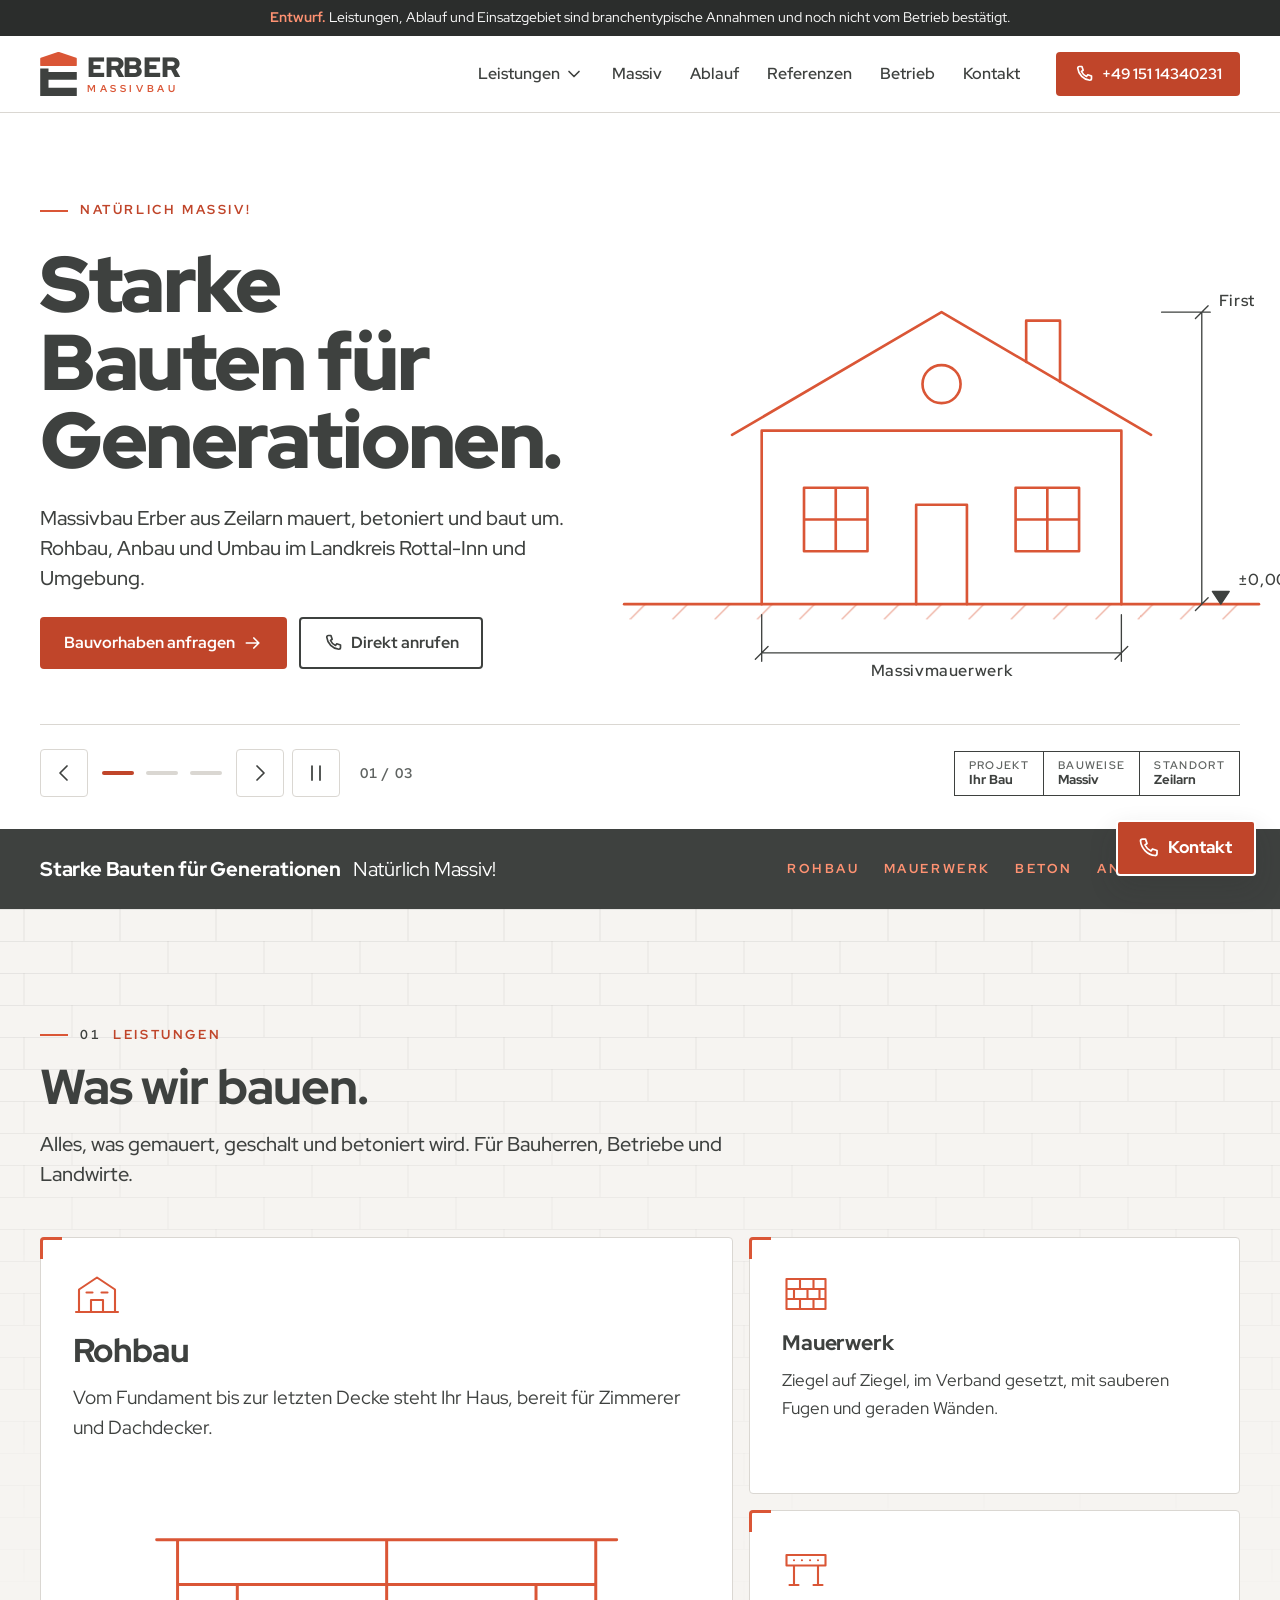
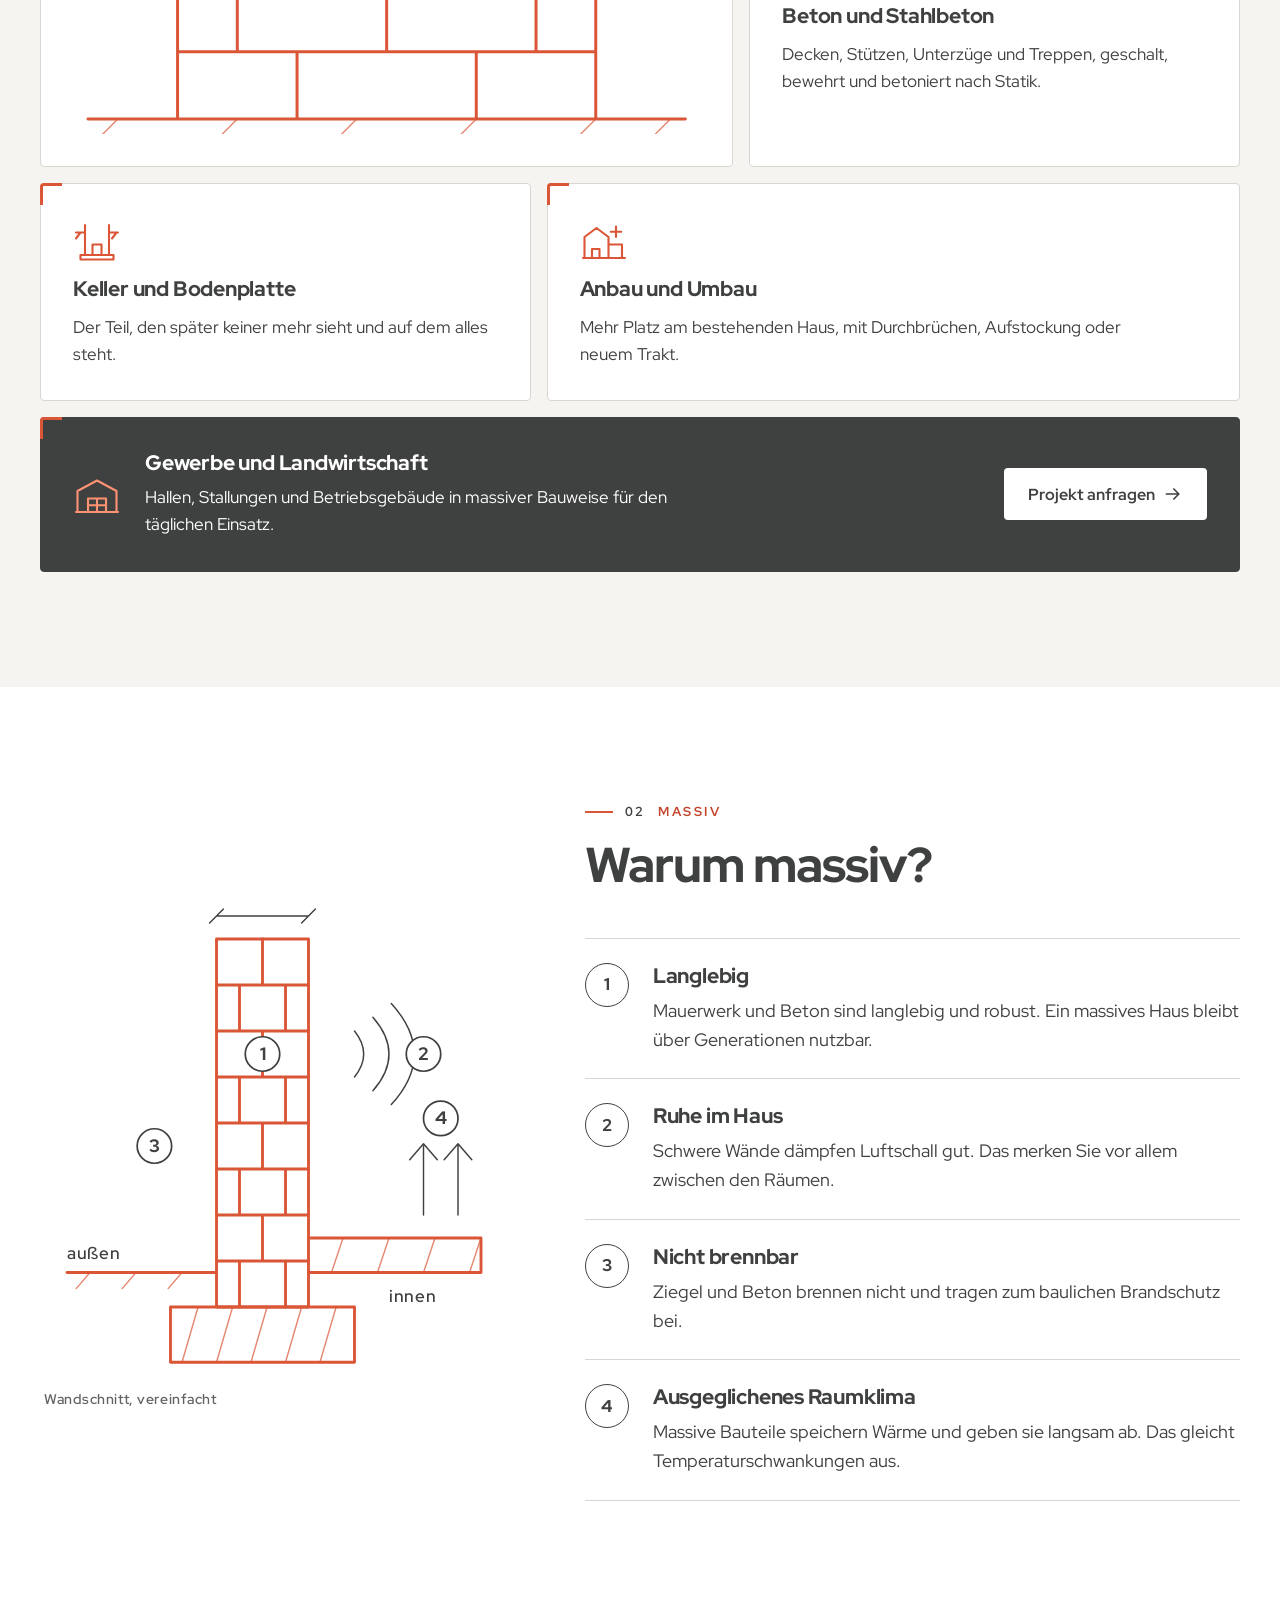
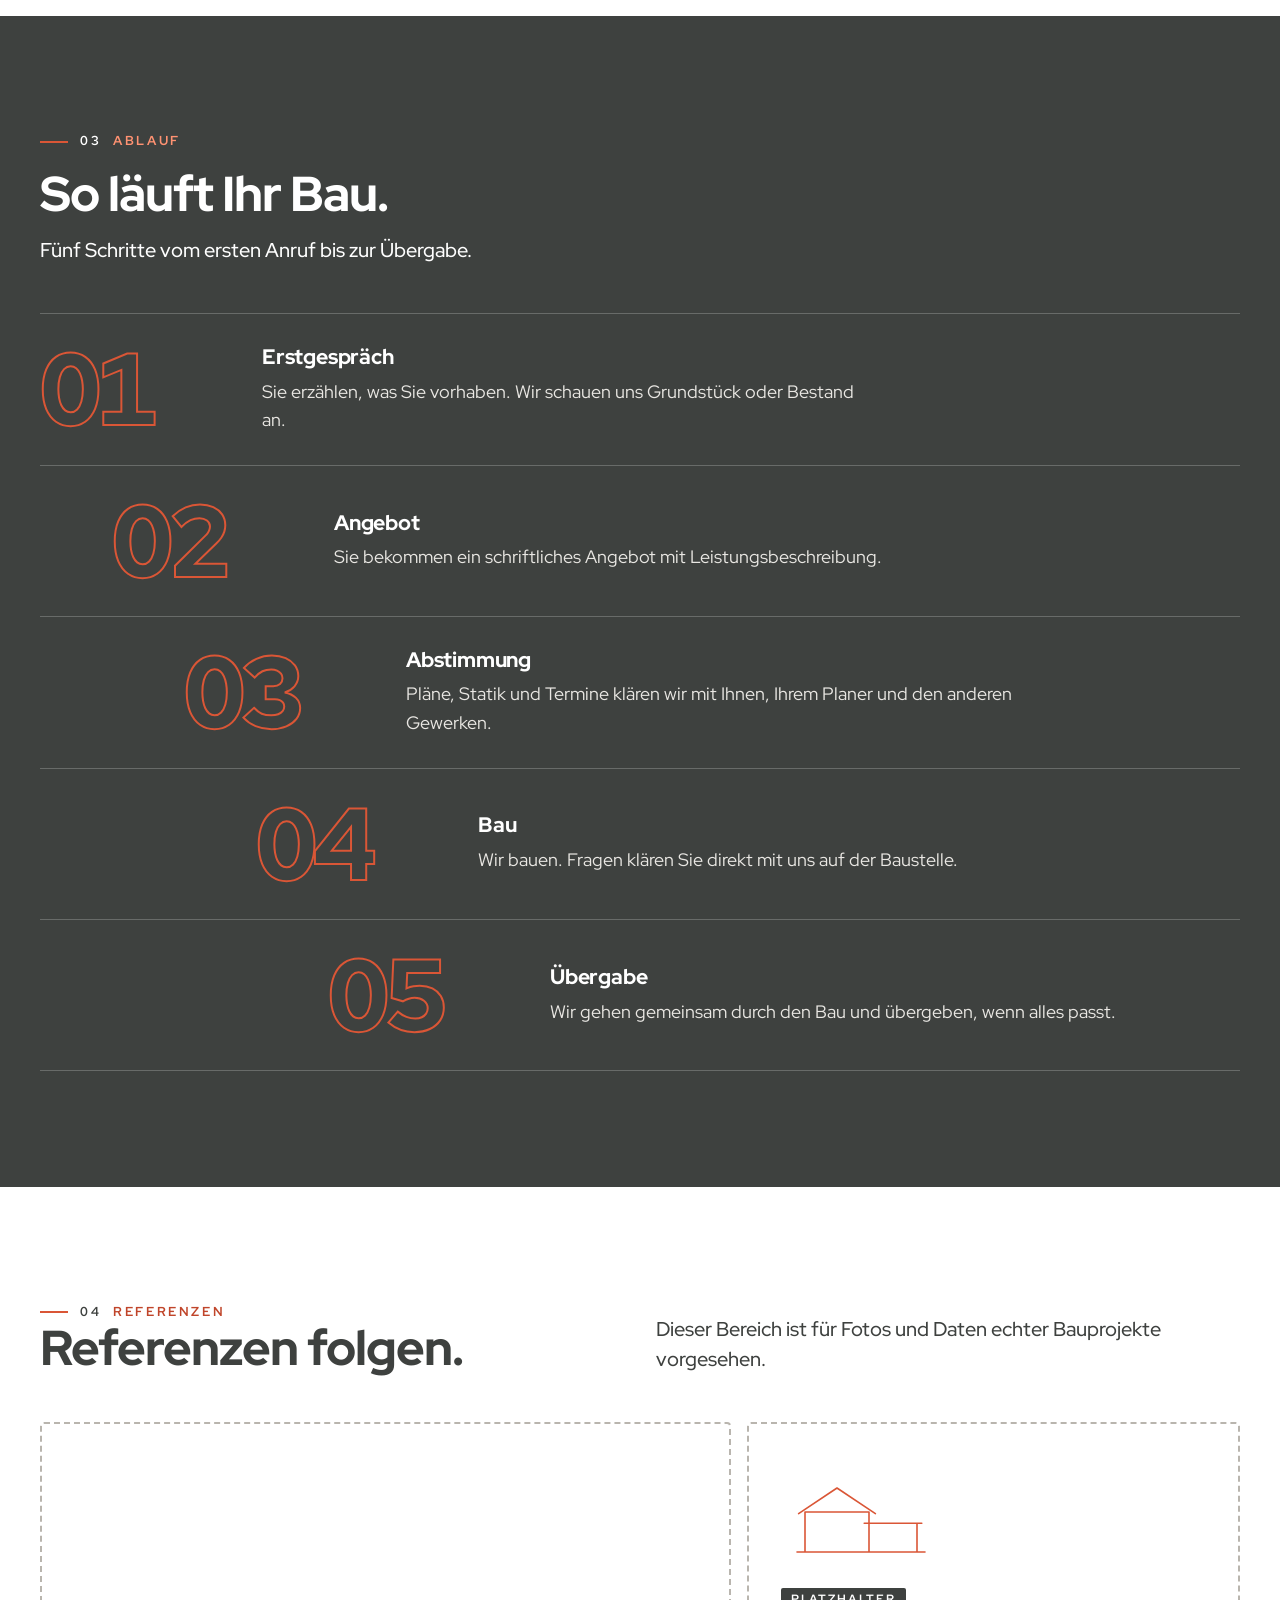
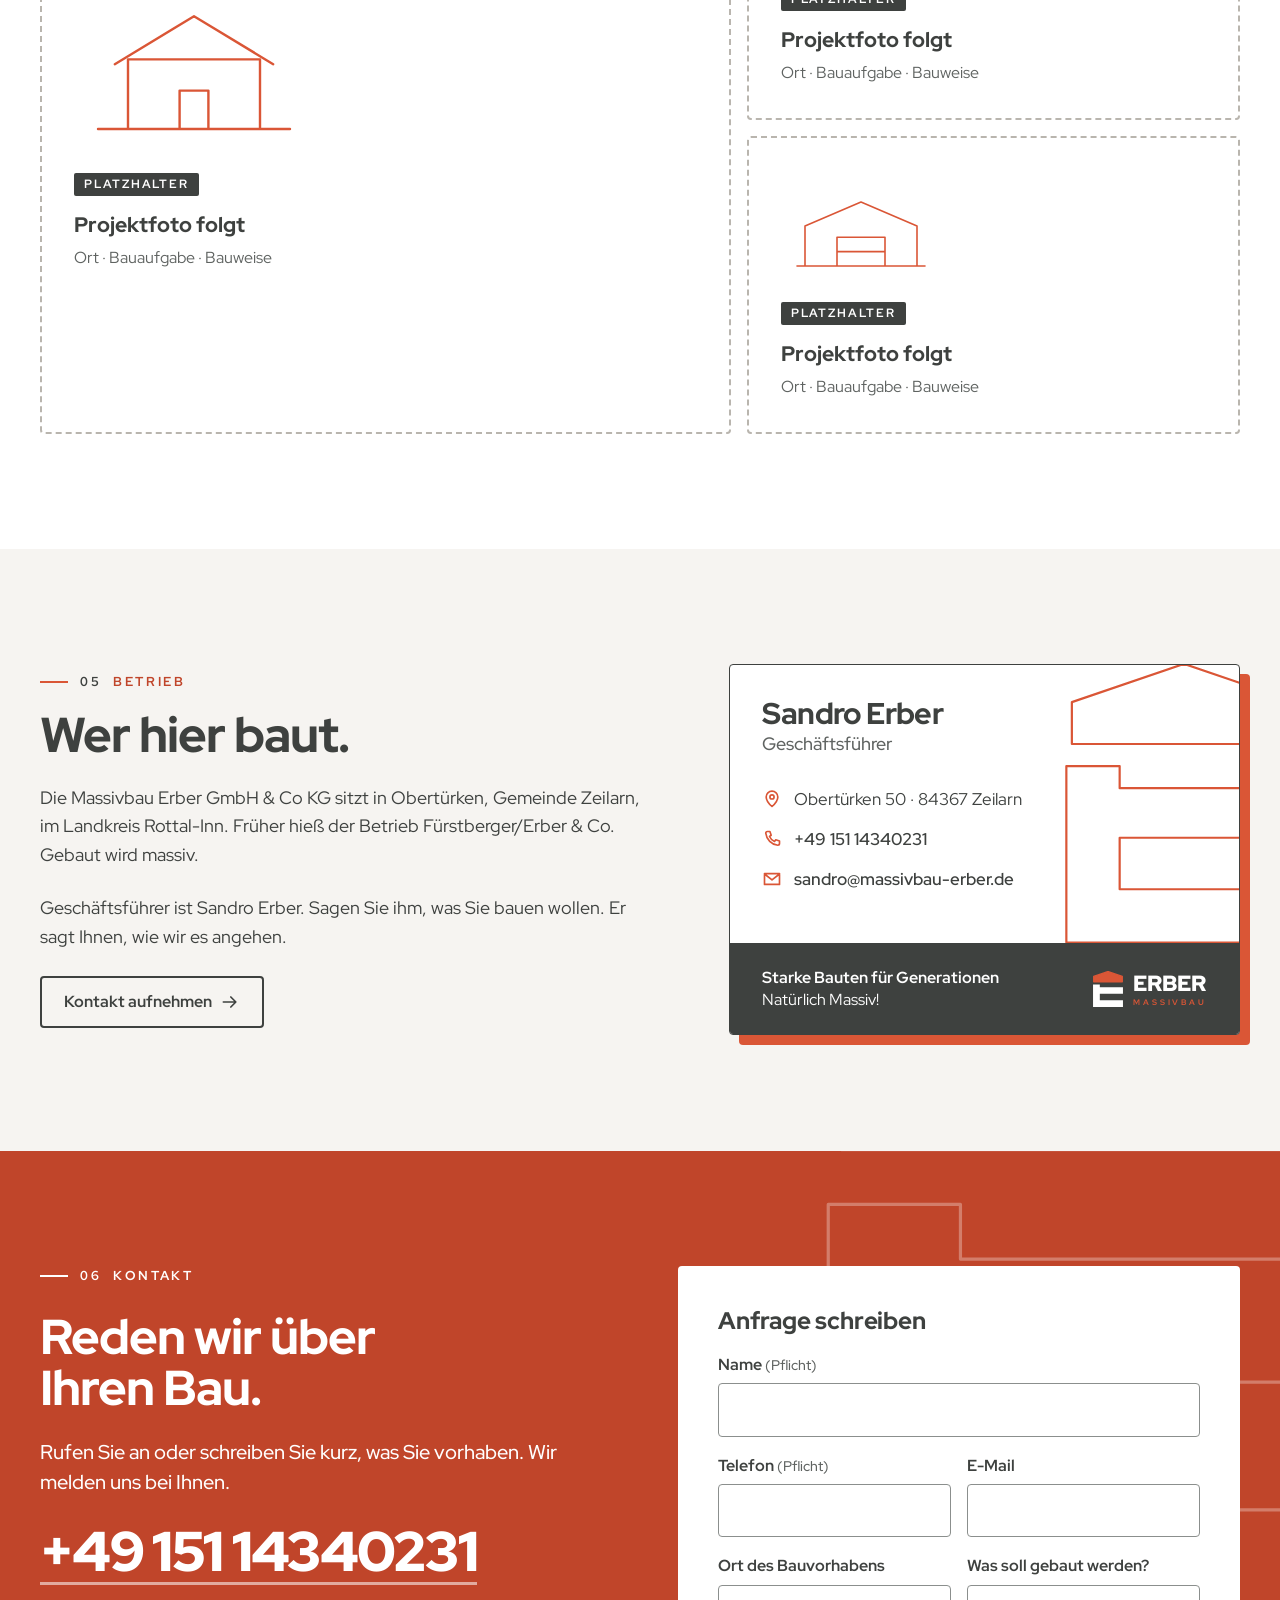
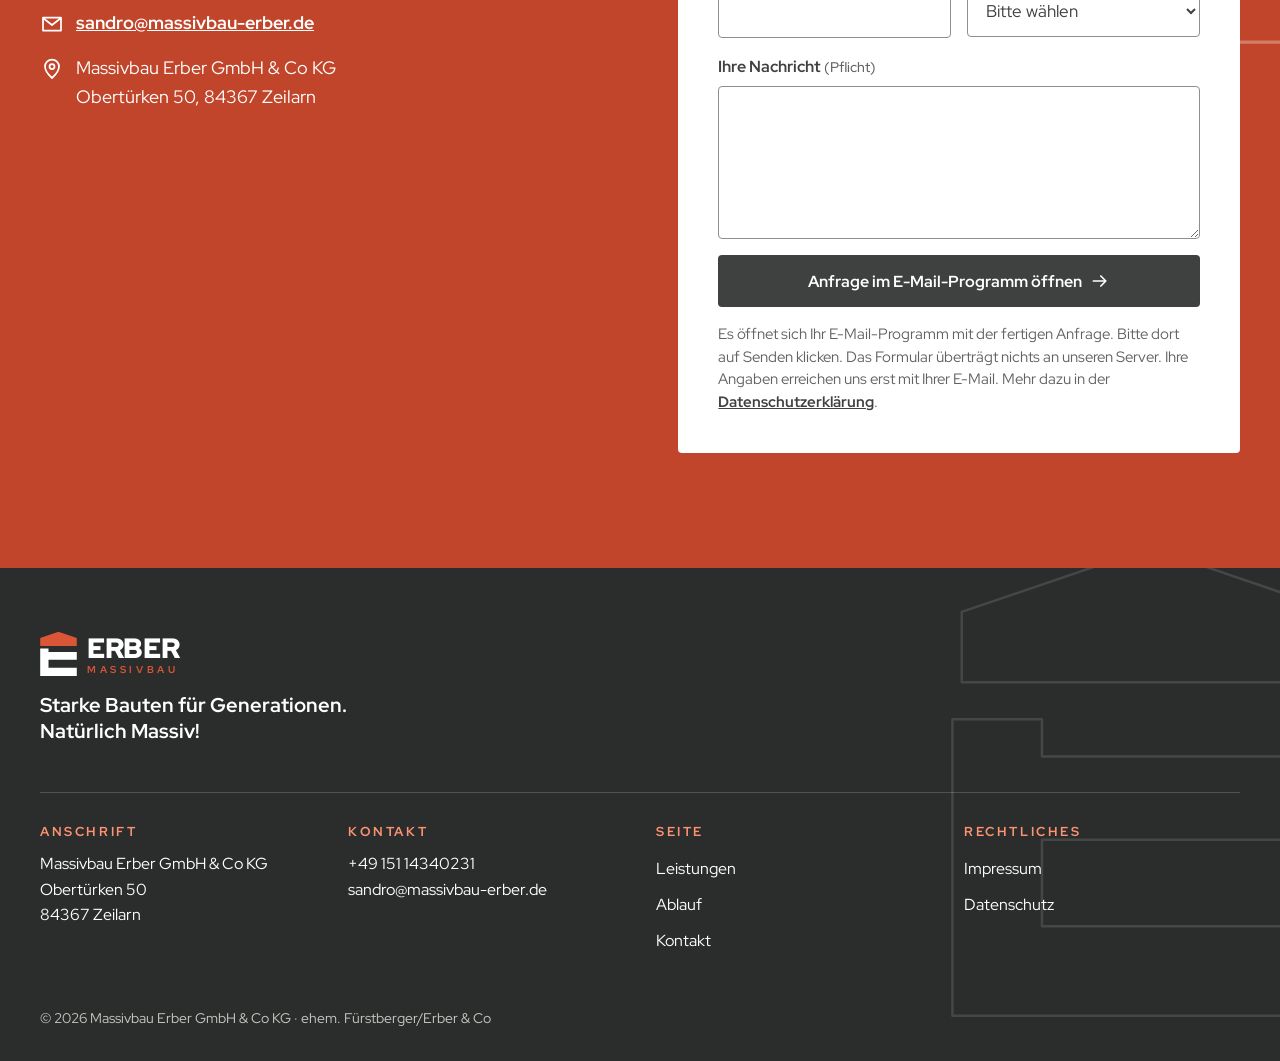
==== examples/massivbau-erber/index.html @ 90804aa6 "Tone down unverified claims on Massivbau Erber landing page Co-Authored-By: Claude Fable 5.2 <norepl" ====
<!doctype html>
<html lang="de">
<head>
  <meta charset="utf-8">
  <meta name="viewport" content="width=device-width, initial-scale=1, viewport-fit=cover">
  <title>Massivbau Erber · Rohbau, Mauerwerk und Beton aus Zeilarn</title>
  <meta name="description" content="Massivbau Erber GmbH &amp; Co KG aus Zeilarn im Landkreis Rottal-Inn: Rohbau, Mauerwerk, Beton, Anbau und Umbau. Starke Bauten für Generationen.">
  <meta name="theme-color" content="#3E413F">
  <link rel="icon" href="assets/favicon.svg" type="image/svg+xml">
  <link rel="preload" href="assets/fonts/red-hat-display-latin-wght-normal.woff2" as="font" type="font/woff2" crossorigin>
  <link rel="stylesheet" href="styles.css">
  <script>document.documentElement.classList.add('js');</script>
</head>
<body>

<!-- SVG-Vorlagen: Bildmarke (nach Visitenkarte nachgezeichnet, bitte durch Original-Vektordatei ersetzen) und Icons -->
<svg width="0" height="0" class="sr-only" aria-hidden="true" focusable="false">
  <defs>
    <symbol id="mark" viewBox="0 0 64 77">
      <path class="mark-roof" d="M1.5 23V11.6L32 1.2l30.5 10.4V23z" stroke-width="3" stroke-linejoin="round"/>
      <path class="mark-e" d="M0 29h14.5v6H64v13.5H14.5v14H64V77H0z"/>
    </symbol>
    <symbol id="mark-outline" viewBox="-2 -2 68 81">
      <path d="M1.5 23V11.6L32 1.2l30.5 10.4V23z" stroke-linejoin="round"/>
      <path d="M0 29h14.5v6H64v13.5H14.5v14H64V77H0z" stroke-linejoin="round"/>
    </symbol>
    <symbol id="i-rohbau" viewBox="0 0 32 32"><path d="M4 28V13l12-8 12 8v15M2 28h28M12 28v-8h8v8M9 15h4M19 15h4"/></symbol>
    <symbol id="i-mauer" viewBox="0 0 32 32"><path d="M3 6h26v20H3zM3 12.7h26M3 19.3h26M12 6v6.7M21 6v6.7M8 12.7v6.6M17 12.7v6.6M25 12.7v6.6M12 19.3V26M21 19.3V26"/></symbol>
    <symbol id="i-beton" viewBox="0 0 32 32"><path d="M3 8h26v7H3zM8 15v13M24 15v13M5 28h6M21 28h6M8 11.5h.01M13.3 11.5h.01M18.7 11.5h.01M24 11.5h.01"/></symbol>
    <symbol id="i-keller" viewBox="0 0 32 32"><path d="M2 11h6M24 11h6M8 6v20h16V6M5 26h22M5 26v3h22v-3M2 15l3-4M26 15l3-4M13 26v-7h6v7"/></symbol>
    <symbol id="i-anbau" viewBox="0 0 32 32"><path d="M3 28V14l8-6 8 6v14M2 28h28M19 19h9v9M24 7v7M20.5 10.5h7M8 28v-6h5v6"/></symbol>
    <symbol id="i-halle" viewBox="0 0 32 32"><path d="M3 28V14l13-7 13 7v14M2 28h28M10 28v-9h12v9M10 23.5h12M16 19v9"/></symbol>
    <symbol id="i-phone" viewBox="0 0 24 24"><path d="M6.5 3h3l1.5 4.5-2 1.5a12 12 0 0 0 6 6l1.5-2 4.5 1.5v3a2 2 0 0 1-2 2A16.5 16.5 0 0 1 4.5 5a2 2 0 0 1 2-2z"/></symbol>
    <symbol id="i-mail" viewBox="0 0 24 24"><path d="M3 5.5h18v13H3zM3 6l9 7 9-7"/></symbol>
    <symbol id="i-pin" viewBox="0 0 24 24"><path d="M12 21s7-6.2 7-11.5a7 7 0 0 0-14 0C5 14.800 12 21 12 21zM12 12a2.500 2.500 0 1 0 0-5 2.500 2.500 0 0 0 0 5z"/></symbol>
    <symbol id="i-arrow" viewBox="0 0 24 24"><path d="M4 12h15M13 6l6 6-6 6"/></symbol>
    <symbol id="i-chevron" viewBox="0 0 24 24"><path d="M6 9l6 6 6-6"/></symbol>
    <symbol id="i-prev" viewBox="0 0 24 24"><path d="M15 5l-7 7 7 7"/></symbol>
    <symbol id="i-next" viewBox="0 0 24 24"><path d="M9 5l7 7-7 7"/></symbol>
    <symbol id="i-pause" viewBox="0 0 24 24"><path d="M8 5v14M16 5v14"/></symbol>
    <symbol id="i-play" viewBox="0 0 24 24"><path d="M8 5l11 7-11 7z"/></symbol>
    <symbol id="i-close" viewBox="0 0 24 24"><path d="M5 5l14 14M19 5L5 19"/></symbol>
    <symbol id="i-form" viewBox="0 0 24 24"><path d="M5 3h14v18H5zM9 8h6M9 12h6M9 16h3"/></symbol>
  </defs>
</svg>

<a class="skip-link" href="#inhalt">Zum Inhalt springen</a>

<!-- ENTWURFS-HINWEIS: vor dem Livegang entfernen, sobald die Inhalte bestätigt sind -->
<div class="draft-note" role="note">
  <strong>Entwurf.</strong> Leistungen, Ablauf und Einsatzgebiet sind branchentypische Annahmen und noch nicht vom Betrieb bestätigt.
</div>

<header class="site-header" id="site-header">
  <div class="container site-header__inner">
    <a class="logo" href="#start" aria-label="Massivbau Erber, zum Seitenanfang">
      <svg class="logo__mark" aria-hidden="true"><use href="#mark"/></svg>
      <span class="logo__word" aria-hidden="true"><span class="logo__name">ERBER</span><span class="logo__sub">MASSIVBAU</span></span>
    </a>

    <button class="nav-toggle" type="button" aria-expanded="false" aria-controls="site-nav">
      <span class="nav-toggle__bars" aria-hidden="true"><span></span><span></span><span></span></span>
      <span class="nav-toggle__label">Menü</span>
    </button>

    <nav class="site-nav" id="site-nav" aria-label="Hauptmenü">
      <ul class="site-nav__list">
        <li class="has-mega">
          <button class="site-nav__link mega-toggle" type="button" aria-expanded="false" aria-controls="mega-leistungen" data-spy="leistungen">
            Leistungen
            <svg class="icon icon--sm" aria-hidden="true"><use href="#i-chevron"/></svg>
          </button>
          <div class="mega" id="mega-leistungen" hidden>
            <div class="container mega__inner">
              <div class="mega__main">
                <p class="mega__title">Was wir bauen</p>
                <ul class="mega__grid">
                  <li><a class="mega__item" href="#l-rohbau"><svg class="icon icon--lg" aria-hidden="true"><use href="#i-rohbau"/></svg><span><strong>Rohbau</strong><span>Vom Fundament bis zur letzten Decke</span></span></a></li>
                  <li><a class="mega__item" href="#l-mauerwerk"><svg class="icon icon--lg" aria-hidden="true"><use href="#i-mauer"/></svg><span><strong>Mauerwerk</strong><span>Ziegel auf Ziegel, im Verband gesetzt</span></span></a></li>
                  <li><a class="mega__item" href="#l-beton"><svg class="icon icon--lg" aria-hidden="true"><use href="#i-beton"/></svg><span><strong>Beton und Stahlbeton</strong><span>Decken, Stützen, Treppen</span></span></a></li>
                  <li><a class="mega__item" href="#l-keller"><svg class="icon icon--lg" aria-hidden="true"><use href="#i-keller"/></svg><span><strong>Keller und Bodenplatte</strong><span>Worauf alles steht</span></span></a></li>
                  <li><a class="mega__item" href="#l-anbau"><svg class="icon icon--lg" aria-hidden="true"><use href="#i-anbau"/></svg><span><strong>Anbau und Umbau</strong><span>Mehr Platz am bestehenden Haus</span></span></a></li>
                  <li><a class="mega__item" href="#l-gewerbe"><svg class="icon icon--lg" aria-hidden="true"><use href="#i-halle"/></svg><span><strong>Gewerbe und Landwirtschaft</strong><span>Hallen, Stallungen, Betriebsgebäude</span></span></a></li>
                </ul>
                <a class="mega__all" href="#leistungen">Alle Leistungen ansehen <svg class="icon icon--sm" aria-hidden="true"><use href="#i-arrow"/></svg></a>
              </div>
              <aside class="mega__aside" aria-label="Direkter Kontakt">
                <p class="mega__aside-title">Bauvorhaben besprechen?</p>
                <p>Ihr Ansprechpartner: Sandro Erber.</p>
                <a class="mega__phone" href="tel:+4915114340231">+49 151 14340231</a>
                <a class="btn btn--light btn--sm" href="#kontakt">Anfrage schreiben <svg class="icon icon--sm" aria-hidden="true"><use href="#i-arrow"/></svg></a>
              </aside>
            </div>
          </div>
        </li>
        <li><a class="site-nav__link" href="#massiv" data-spy="massiv">Massiv</a></li>
        <li><a class="site-nav__link" href="#ablauf" data-spy="ablauf">Ablauf</a></li>
        <li><a class="site-nav__link" href="#referenzen" data-spy="referenzen">Referenzen</a></li>
        <li><a class="site-nav__link" href="#betrieb" data-spy="betrieb">Betrieb</a></li>
        <li><a class="site-nav__link" href="#kontakt" data-spy="kontakt">Kontakt</a></li>
      </ul>
      <a class="btn btn--primary btn--sm site-nav__cta" href="tel:+4915114340231">
        <svg class="icon icon--sm" aria-hidden="true"><use href="#i-phone"/></svg>
        <span><span class="sr-only">Anrufen: </span>+49 151 14340231</span>
      </a>
    </nav>
  </div>
</header>

<main id="inhalt" tabindex="-1">

  <!-- ===================== HERO-SLIDER ===================== -->
  <section class="hero" id="start" aria-roledescription="Karussell" aria-label="Massivbau Erber im Überblick">
    <div class="container hero__inner">
      <div class="hero__slides" id="hero-slides">

        <div class="slide is-active" role="group" aria-roledescription="Folie" aria-label="1 von 3">
          <div class="slide__text">
            <p class="eyebrow">Natürlich Massiv!</p>
            <h1 class="display">Starke Bauten für Generationen.</h1>
            <p class="lead">Massivbau Erber aus Zeilarn mauert, betoniert und baut um. Rohbau, Anbau und Umbau im Landkreis Rottal-Inn und Umgebung.</p>
            <div class="btn-row">
              <a class="btn btn--primary" href="#kontakt">Bauvorhaben anfragen <svg class="icon icon--sm" aria-hidden="true"><use href="#i-arrow"/></svg></a>
              <a class="btn btn--secondary" href="tel:+4915114340231"><svg class="icon icon--sm" aria-hidden="true"><use href="#i-phone"/></svg> Direkt anrufen</a>
            </div>
          </div>
          <div class="slide__art" aria-hidden="true">
            <svg class="plan" viewBox="0 0 640 480" focusable="false">
              <g class="plan__line">
                <path class="draw" pathLength="1" style="--d:0s" d="M20 400H620"/>
                <path class="draw" pathLength="1" style="--d:.25s" d="M150 400V236H490V400"/>
                <path class="draw" pathLength="1" style="--d:.55s" d="M122 240L320 124L518 240"/>
                <path class="draw" pathLength="1" style="--d:.85s" d="M400 171V132H432V190"/>
                <path class="draw" pathLength="1" style="--d:1s" d="M296 400V306H344V400"/>
                <path class="draw" pathLength="1" style="--d:1.1s" d="M190 290H250V350H190ZM220 290V350M190 320H250"/>
                <path class="draw" pathLength="1" style="--d:1.2s" d="M390 290H450V350H390ZM420 290V350M390 320H450"/>
                <path class="draw" pathLength="1" style="--d:1.3s" d="M302 192a18 18 0 1 0 36 0a18 18 0 1 0 -36 0"/>
              </g>
              <g class="plan__hatch fade" style="--d:1.3s">
                <path d="M40 400l-14 14M80 400l-14 14M120 400l-14 14M160 400l-14 14M200 400l-14 14M240 400l-14 14M280 400l-14 14M320 400l-14 14M360 400l-14 14M400 400l-14 14M440 400l-14 14M480 400l-14 14M520 400l-14 14M560 400l-14 14M600 400l-14 14"/>
              </g>
              <g class="plan__dim fade" style="--d:1.5s">
                <path d="M150 446H490M144 452l12-12M484 452l12-12M150 410v44M490 410v44"/>
                <path d="M566 400V124M560 406l12-12M560 130l12-12M528 124h46"/>
                <path d="M584 400l8-12h-16z"/>
                <text x="320" y="468" text-anchor="middle">Massivmauerwerk</text>
                <text x="600" y="382">±0,00</text>
                <text x="582" y="118">First</text>
              </g>
            </svg>
          </div>
        </div>

        <div class="slide" role="group" aria-roledescription="Folie" aria-label="2 von 3">
          <div class="slide__text">
            <p class="eyebrow">Rohbau · Mauerwerk · Beton</p>
            <h2 class="display">Vom Fundament bis zur letzten Decke.</h2>
            <p class="lead">Ziegel auf Ziegel, im Verband gesetzt. Decken, Stützen und Treppen geschalt, bewehrt und betoniert nach Statik.</p>
            <div class="btn-row">
              <a class="btn btn--primary" href="#leistungen">Leistungen ansehen <svg class="icon icon--sm" aria-hidden="true"><use href="#i-arrow"/></svg></a>
              <a class="btn btn--secondary" href="#massiv">Warum massiv?</a>
            </div>
          </div>
          <div class="slide__art" aria-hidden="true">
            <svg class="plan" viewBox="0 0 640 480" focusable="false">
              <g class="plan__line">
                <path class="draw" pathLength="1" style="--d:0s" d="M40 392H610V424H40Z"/>
                <path class="draw" pathLength="1" style="--d:.3s" d="M70 392V154"/>
                <path class="draw" pathLength="1" style="--d:.45s" d="M70 358H570M570 358V392M150 358V392M230 358V392M310 358V392M390 358V392M470 358V392M550 358V392"/>
                <path class="draw" pathLength="1" style="--d:.6s" d="M70 324H530M530 324V358M110 324V358M190 324V358M270 324V358M350 324V358M430 324V358M510 324V358"/>
                <path class="draw" pathLength="1" style="--d:.75s" d="M70 290H490M490 290V324M150 290V324M230 290V324M310 290V324M390 290V324M470 290V324"/>
                <path class="draw" pathLength="1" style="--d:.9s" d="M70 256H450M450 256V290M110 256V290M190 256V290M270 256V290M350 256V290M430 256V290"/>
                <path class="draw" pathLength="1" style="--d:1.05s" d="M70 222H410M410 222V256M150 222V256M230 222V256M310 222V256M390 222V256"/>
                <path class="draw" pathLength="1" style="--d:1.2s" d="M70 188H370M370 188V222M110 188V222M190 188V222M270 188V222M350 188V222"/>
                <path class="draw" pathLength="1" style="--d:1.35s" d="M70 154H330M330 154V188M150 154V188M230 154V188M310 154V188"/>
              </g>
              <g class="plan__hatch fade" style="--d:1.4s">
                <path d="M70 424l14-32M130 424l14-32M190 424l14-32M250 424l14-32M310 424l14-32M370 424l14-32M430 424l14-32M490 424l14-32M550 424l14-32"/>
              </g>
              <g class="plan__dim fade" style="--d:1.6s">
                <path d="M40 130H360" stroke-dasharray="6 6"/>
                <path d="M40 120v20M360 120v20"/>
                <text x="46" y="112">Richtschnur</text>
                <text x="420" y="214">Läuferverband</text>
                <text x="46" y="452">Bodenplatte</text>
              </g>
            </svg>
          </div>
        </div>

        <div class="slide" role="group" aria-roledescription="Folie" aria-label="3 von 3">
          <div class="slide__text">
            <p class="eyebrow">Anbau · Umbau · Gewerbe</p>
            <h2 class="display">Mehr Platz. Massiv gebaut.</h2>
            <p class="lead">Durchbruch, Aufstockung oder neuer Trakt am bestehenden Haus. Dazu Hallen, Stallungen und Betriebsgebäude für den täglichen Einsatz.</p>
            <div class="btn-row">
              <a class="btn btn--primary" href="#kontakt">Vorhaben schildern <svg class="icon icon--sm" aria-hidden="true"><use href="#i-arrow"/></svg></a>
              <a class="btn btn--secondary" href="#ablauf">So läuft Ihr Bau</a>
            </div>
          </div>
          <div class="slide__art" aria-hidden="true">
            <svg class="plan" viewBox="0 0 640 480" focusable="false">
              <g class="plan__ghost fade" style="--d:0s">
                <path d="M70 400V250H320V400M50 254L195 160L340 254M110 290h50v50h-50zM230 290h50v50h-50z"/>
              </g>
              <g class="plan__line">
                <path class="draw" pathLength="1" style="--d:.2s" d="M20 400H620"/>
                <path class="draw" pathLength="1" style="--d:.5s" d="M320 400V270H560V400"/>
                <path class="draw" pathLength="1" style="--d:.8s" d="M308 270H572V256H308Z"/>
                <path class="draw" pathLength="1" style="--d:1.05s" d="M350 400V300H450V400M400 300V400"/>
                <path class="draw" pathLength="1" style="--d:1.25s" d="M480 300H530V350H480ZM505 300V350M480 325H530"/>
              </g>
              <g class="plan__hatch fade" style="--d:1.3s">
                <path d="M340 400l-14 14M380 400l-14 14M420 400l-14 14M460 400l-14 14M500 400l-14 14M540 400l-14 14M580 400l-14 14"/>
              </g>
              <g class="plan__dim fade" style="--d:1.5s">
                <path d="M320 446H560M314 452l12-12M554 452l12-12M320 410v44M560 410v44"/>
                <text x="195" y="436" text-anchor="middle">Bestand</text>
                <text x="440" y="468" text-anchor="middle">Anbau</text>
              </g>
            </svg>
          </div>
        </div>

      </div>

      <div class="hero__bar">
        <div class="slider-controls" role="group" aria-label="Folien steuern">
          <button class="icon-btn" type="button" data-slider="prev" aria-label="Vorherige Folie"><svg class="icon" aria-hidden="true"><use href="#i-prev"/></svg></button>
          <div class="slider-dots">
            <button class="slider-dot" type="button" data-slide="0" aria-label="Folie 1: Starke Bauten für Generationen" aria-current="true"></button>
            <button class="slider-dot" type="button" data-slide="1" aria-label="Folie 2: Vom Fundament bis zur letzten Decke"></button>
            <button class="slider-dot" type="button" data-slide="2" aria-label="Folie 3: Mehr Platz. Massiv gebaut."></button>
          </div>
          <button class="icon-btn" type="button" data-slider="next" aria-label="Nächste Folie"><svg class="icon" aria-hidden="true"><use href="#i-next"/></svg></button>
          <button class="icon-btn" type="button" data-slider="toggle" aria-label="Automatischen Wechsel anhalten"><svg class="icon" aria-hidden="true"><use href="#i-pause"/></svg></button>
          <span class="slider-count" aria-hidden="true"><span data-slider="current">01</span> / 03</span>
        </div>
        <dl class="stamp" aria-label="Planstempel">
          <div><dt>Projekt</dt><dd>Ihr Bau</dd></div>
          <div><dt>Bauweise</dt><dd>Massiv</dd></div>
          <div><dt>Standort</dt><dd>Zeilarn</dd></div>
        </dl>
      </div>
    </div>
  </section>

  <!-- ===================== CLAIM-BALKEN ===================== -->
  <div class="claim">
    <div class="container claim__inner">
      <p class="claim__text">Starke Bauten für Generationen <span>Natürlich Massiv!</span></p>
      <ul class="claim__list" aria-label="Schwerpunkte">
        <li>Rohbau</li><li>Mauerwerk</li><li>Beton</li><li>Anbau</li><li>Umbau</li>
      </ul>
    </div>
  </div>

  <!-- ===================== LEISTUNGEN ===================== -->
  <section class="section section--stone section--bricks" id="leistungen" aria-labelledby="h-leistungen">
    <div class="container">
      <header class="section-head">
        <p class="eyebrow"><span class="eyebrow__no">01</span> Leistungen</p>
        <h2 id="h-leistungen">Was wir bauen.</h2>
        <p class="lead">Alles, was gemauert, geschalt und betoniert wird. Für Bauherren, Betriebe und Landwirte.</p>
      </header>

      <!-- Leistungen sind branchentypische Annahmen: bitte vom Betrieb bestätigen lassen -->
      <div class="services reveal-group">
        <article class="service service--feature" id="l-rohbau">
          <svg class="icon icon--xl" aria-hidden="true"><use href="#i-rohbau"/></svg>
          <h3>Rohbau</h3>
          <p>Vom Fundament bis zur letzten Decke steht Ihr Haus, bereit für Zimmerer und Dachdecker.</p>
          <svg class="service__art" viewBox="0 0 420 170" aria-hidden="true" focusable="false">
            <path d="M10 160H410M70 160V70H350V160M70 115H350M150 160V115M270 160V115M110 115V70M210 115V70M310 115V70M70 70V40M350 70V40M210 70V40M56 40H364" />
            <path class="thin" d="M30 160l-10 10M110 160l-10 10M190 160l-10 10M270 160l-10 10M350 160l-10 10M400 160l-10 10"/>
          </svg>
        </article>
        <article class="service" id="l-mauerwerk">
          <svg class="icon icon--xl" aria-hidden="true"><use href="#i-mauer"/></svg>
          <h3>Mauerwerk</h3>
          <p>Ziegel auf Ziegel, im Verband gesetzt, mit sauberen Fugen und geraden Wänden.</p>
        </article>
        <article class="service" id="l-beton">
          <svg class="icon icon--xl" aria-hidden="true"><use href="#i-beton"/></svg>
          <h3>Beton und Stahlbeton</h3>
          <p>Decken, Stützen, Unterzüge und Treppen, geschalt, bewehrt und betoniert nach Statik.</p>
        </article>
        <article class="service service--half" id="l-keller">
          <svg class="icon icon--xl" aria-hidden="true"><use href="#i-keller"/></svg>
          <h3>Keller und Bodenplatte</h3>
          <p>Der Teil, den später keiner mehr sieht und auf dem alles steht.</p>
        </article>
        <article class="service service--wide" id="l-anbau">
          <svg class="icon icon--xl" aria-hidden="true"><use href="#i-anbau"/></svg>
          <h3>Anbau und Umbau</h3>
          <p>Mehr Platz am bestehenden Haus, mit Durchbrüchen, Aufstockung oder neuem Trakt.</p>
        </article>
        <article class="service service--dark" id="l-gewerbe">
          <svg class="icon icon--xl" aria-hidden="true"><use href="#i-halle"/></svg>
          <div>
            <h3>Gewerbe und Landwirtschaft</h3>
            <p>Hallen, Stallungen und Betriebsgebäude in massiver Bauweise für den täglichen Einsatz.</p>
          </div>
          <a class="btn btn--light" href="#kontakt">Projekt anfragen <svg class="icon icon--sm" aria-hidden="true"><use href="#i-arrow"/></svg></a>
        </article>
      </div>
    </div>
  </section>

  <!-- ===================== WARUM MASSIV ===================== -->
  <section class="section" id="massiv" aria-labelledby="h-massiv">
    <div class="container why">
      <div class="why__art" aria-hidden="true">
        <svg class="plan plan--static" viewBox="0 0 400 420" focusable="false">
          <g class="plan__line">
            <path d="M150 40H230V360H150Z"/>
            <path d="M150 80H230M150 120H230M150 160H230M150 200H230M150 240H230M150 280H230M150 320H230M190 40V80M170 80V120M210 80V120M190 120V160M170 160V200M210 160V200M190 200V240M170 240V280M210 240V280M190 280V320M170 320V360M210 320V360"/>
            <path d="M110 360H270V408H110Z"/>
            <path d="M230 300H380V330H230"/>
            <path d="M20 330H150"/>
          </g>
          <g class="plan__hatch">
            <path d="M120 408l14-48M150 408l14-48M180 408l14-48M210 408l14-48M240 408l14-48M250 330l10-30M290 330l10-30M330 330l10-30M370 330l10-30M40 330l-12 14M80 330l-12 14M120 330l-12 14"/>
          </g>
          <g class="plan__dim">
            <path d="M150 20H230M144 26l12-12M224 26l12-12"/>
            <path d="M270 120q16 20 0 40M286 108q28 32 0 64M302 96q40 44 0 88"/>
            <path d="M330 280v-60M318 232l12-14 12 14M360 280v-60M348 232l12-14 12 14"/>
            <text x="20" y="318">außen</text>
            <text x="300" y="356">innen</text>
          </g>
          <g class="plan__marker">
            <circle cx="190" cy="140" r="15"/><text x="190" y="145" text-anchor="middle">1</text>
            <circle cx="330" cy="140" r="15"/><text x="330" y="145" text-anchor="middle">2</text>
            <circle cx="96" cy="220" r="15"/><text x="96" y="225" text-anchor="middle">3</text>
            <circle cx="345" cy="196" r="15"/><text x="345" y="201" text-anchor="middle">4</text>
          </g>
        </svg>
        <p class="plan-caption">Wandschnitt, vereinfacht</p>
      </div>
      <div class="why__text">
        <header class="section-head">
          <p class="eyebrow"><span class="eyebrow__no">02</span> Massiv</p>
          <h2 id="h-massiv">Warum massiv?</h2>
        </header>
        <ol class="why__list reveal-group">
          <li><span class="why__no" aria-hidden="true">1</span><div><h3>Langlebig</h3><p>Mauerwerk und Beton sind langlebig und robust. Ein massives Haus bleibt über Generationen nutzbar.</p></div></li>
          <li><span class="why__no" aria-hidden="true">2</span><div><h3>Ruhe im Haus</h3><p>Schwere Wände dämpfen Luftschall gut. Das merken Sie vor allem zwischen den Räumen.</p></div></li>
          <li><span class="why__no" aria-hidden="true">3</span><div><h3>Nicht brennbar</h3><p>Ziegel und Beton brennen nicht und tragen zum baulichen Brandschutz bei.</p></div></li>
          <li><span class="why__no" aria-hidden="true">4</span><div><h3>Ausgeglichenes Raumklima</h3><p>Massive Bauteile speichern Wärme und geben sie langsam ab. Das gleicht Temperaturschwankungen aus.</p></div></li>
        </ol>
      </div>
    </div>
  </section>

  <!-- ===================== ABLAUF ===================== -->
  <section class="section section--dark" id="ablauf" aria-labelledby="h-ablauf">
    <div class="container">
      <header class="section-head">
        <p class="eyebrow"><span class="eyebrow__no">03</span> Ablauf</p>
        <h2 id="h-ablauf">So läuft Ihr Bau.</h2>
        <p class="lead">Fünf Schritte vom ersten Anruf bis zur Übergabe.</p>
      </header>
      <ol class="steps reveal-group">
        <li class="step"><span class="step__no" aria-hidden="true">01</span><div><h3>Erstgespräch</h3><p>Sie erzählen, was Sie vorhaben. Wir schauen uns Grundstück oder Bestand an.</p></div></li>
        <li class="step"><span class="step__no" aria-hidden="true">02</span><div><h3>Angebot</h3><p>Sie bekommen ein schriftliches Angebot mit Leistungsbeschreibung.</p></div></li>
        <li class="step"><span class="step__no" aria-hidden="true">03</span><div><h3>Abstimmung</h3><p>Pläne, Statik und Termine klären wir mit Ihnen, Ihrem Planer und den anderen Gewerken.</p></div></li>
        <li class="step"><span class="step__no" aria-hidden="true">04</span><div><h3>Bau</h3><p>Wir bauen. Fragen klären Sie direkt mit uns auf der Baustelle.</p></div></li>
        <li class="step"><span class="step__no" aria-hidden="true">05</span><div><h3>Übergabe</h3><p>Wir gehen gemeinsam durch den Bau und übergeben, wenn alles passt.</p></div></li>
      </ol>
    </div>
  </section>

  <!-- ===================== REFERENZEN (PLATZHALTER) ===================== -->
  <!-- Es liegen noch keine echten Projekte vor. Rahmen erst mit echten Fotos und Daten füllen,
       bis dahin kann die ganze Sektion samt Menüpunkt mit dem Attribut hidden ausgeblendet werden. -->
  <section class="section" id="referenzen" aria-labelledby="h-referenzen">
    <div class="container">
      <header class="section-head section-head--split">
        <div>
          <p class="eyebrow"><span class="eyebrow__no">04</span> Referenzen</p>
          <h2 id="h-referenzen">Referenzen folgen.</h2>
        </div>
        <p class="lead">Dieser Bereich ist für Fotos und Daten echter Bauprojekte vorgesehen.</p>
      </header>
      <ul class="refs">
        <li class="ref ref--tall">
          <svg class="ref__art" viewBox="0 0 200 140" aria-hidden="true" focusable="false"><path d="M20 120H180M45 120V62H155V120M34 66L100 26L166 66M88 120V88h24v32"/></svg>
          <p class="ref__tag">Platzhalter</p>
          <p class="ref__title">Projektfoto folgt</p>
          <p class="ref__meta">Ort · Bauaufgabe · Bauweise</p>
        </li>
        <li class="ref">
          <svg class="ref__art" viewBox="0 0 200 140" aria-hidden="true" focusable="false"><path d="M20 120H180M30 120V70H110V120M22 72L70 40L118 72M110 120V84H170V120M104 84H176"/></svg>
          <p class="ref__tag">Platzhalter</p>
          <p class="ref__title">Projektfoto folgt</p>
          <p class="ref__meta">Ort · Bauaufgabe · Bauweise</p>
        </li>
        <li class="ref">
          <svg class="ref__art" viewBox="0 0 200 140" aria-hidden="true" focusable="false"><path d="M20 120H180M30 120V70L100 40L170 70V120M70 120V84H130V120M70 102H130"/></svg>
          <p class="ref__tag">Platzhalter</p>
          <p class="ref__title">Projektfoto folgt</p>
          <p class="ref__meta">Ort · Bauaufgabe · Bauweise</p>
        </li>
      </ul>
    </div>
  </section>

  <!-- ===================== BETRIEB ===================== -->
  <section class="section section--stone" id="betrieb" aria-labelledby="h-betrieb">
    <div class="container about">
      <div class="about__text">
        <header class="section-head">
          <p class="eyebrow"><span class="eyebrow__no">05</span> Betrieb</p>
          <h2 id="h-betrieb">Wer hier baut.</h2>
        </header>
        <p>Die Massivbau Erber GmbH &amp; Co KG sitzt in Obertürken, Gemeinde Zeilarn, im Landkreis Rottal-Inn. Früher hieß der Betrieb Fürstberger/Erber &amp; Co. Gebaut wird massiv.</p>
        <p>Geschäftsführer ist Sandro Erber. Sagen Sie ihm, was Sie bauen wollen. Er sagt Ihnen, wie wir es angehen.</p>
        <a class="btn btn--secondary" href="#kontakt">Kontakt aufnehmen <svg class="icon icon--sm" aria-hidden="true"><use href="#i-arrow"/></svg></a>
      </div>

      <div class="card" aria-label="Ansprechpartner">
        <svg class="card__mark" aria-hidden="true"><use href="#mark-outline"/></svg>
        <div class="card__body">
          <p class="card__name">Sandro Erber</p>
          <p class="card__role">Geschäftsführer</p>
          <ul class="card__list">
            <li><svg class="icon icon--sm" aria-hidden="true"><use href="#i-pin"/></svg><span>Obertürken 50 · 84367 Zeilarn</span></li>
            <li><svg class="icon icon--sm" aria-hidden="true"><use href="#i-phone"/></svg><a href="tel:+4915114340231">+49 151 14340231</a></li>
            <li><svg class="icon icon--sm" aria-hidden="true"><use href="#i-mail"/></svg><a href="mailto:sandro@massivbau-erber.de">sandro@massivbau-erber.de</a></li>
          </ul>
        </div>
        <div class="card__foot">
          <p><strong>Starke Bauten für Generationen</strong><br>Natürlich Massiv!</p>
          <span class="logo logo--on-dark" aria-hidden="true">
            <svg class="logo__mark"><use href="#mark"/></svg>
            <span class="logo__word"><span class="logo__name">ERBER</span><span class="logo__sub">MASSIVBAU</span></span>
          </span>
        </div>
      </div>
    </div>
  </section>

  <!-- ===================== KONTAKT ===================== -->
  <section class="section section--orange" id="kontakt" aria-labelledby="h-kontakt">
    <svg class="contact__mark" aria-hidden="true"><use href="#mark-outline"/></svg>
    <div class="container contact">
      <div class="contact__info">
        <p class="eyebrow"><span class="eyebrow__no">06</span> Kontakt</p>
        <h2 id="h-kontakt">Reden wir über Ihren Bau.</h2>
        <p class="lead">Rufen Sie an oder schreiben Sie kurz, was Sie vorhaben. Wir melden uns bei Ihnen.</p>
        <a class="contact__phone" href="tel:+4915114340231"><span class="sr-only">Anrufen: </span>+49&nbsp;151 14340231</a>
        <ul class="contact__list">
          <li><svg class="icon" aria-hidden="true"><use href="#i-mail"/></svg><a href="mailto:sandro@massivbau-erber.de">sandro@massivbau-erber.de</a></li>
          <li><svg class="icon" aria-hidden="true"><use href="#i-pin"/></svg><span>Massivbau Erber GmbH &amp; Co KG<br>Obertürken 50, 84367 Zeilarn</span></li>
        </ul>
      </div>

      <form class="form" id="anfrage" action="mailto:sandro@massivbau-erber.de" method="post" enctype="text/plain" novalidate>
        <h3 class="form__title">Anfrage schreiben</h3>
        <div class="form__summary" id="form-summary" role="alert" tabindex="-1" hidden></div>

        <div class="field">
          <label for="f-name">Name <span class="req">(Pflicht)</span></label>
          <input id="f-name" name="Name" type="text" autocomplete="name" required>
          <p class="field__error" id="e-name" hidden></p>
        </div>
        <div class="field-row">
          <div class="field">
            <label for="f-tel">Telefon <span class="req">(Pflicht)</span></label>
            <input id="f-tel" name="Telefon" type="tel" inputmode="tel" autocomplete="tel" required>
            <p class="field__error" id="e-tel" hidden></p>
          </div>
          <div class="field">
            <label for="f-mail">E-Mail</label>
            <input id="f-mail" name="E-Mail" type="email" autocomplete="email">
            <p class="field__error" id="e-mail" hidden></p>
          </div>
        </div>
        <div class="field-row">
          <div class="field">
            <label for="f-ort">Ort des Bauvorhabens</label>
            <input id="f-ort" name="Ort" type="text" autocomplete="address-level2">
          </div>
          <div class="field">
            <label for="f-art">Was soll gebaut werden?</label>
            <select id="f-art" name="Vorhaben">
              <option value="">Bitte wählen</option>
              <option>Neubau</option>
              <option>Anbau</option>
              <option>Umbau</option>
              <option>Gewerbe oder Landwirtschaft</option>
              <option>Sonstiges</option>
            </select>
          </div>
        </div>
        <div class="field">
          <label for="f-text">Ihre Nachricht <span class="req">(Pflicht)</span></label>
          <textarea id="f-text" name="Nachricht" rows="5" required></textarea>
          <p class="field__error" id="e-text" hidden></p>
        </div>

        <button class="btn btn--dark btn--block" type="submit">Anfrage im E-Mail-Programm öffnen <svg class="icon icon--sm" aria-hidden="true"><use href="#i-arrow"/></svg></button>
        <p class="form__hint">Es öffnet sich Ihr E-Mail-Programm mit der fertigen Anfrage. Bitte dort auf Senden klicken. Das Formular überträgt nichts an unseren Server. Ihre Angaben erreichen uns erst mit Ihrer E-Mail. Mehr dazu in der <a href="datenschutz.html">Datenschutzerklärung</a>.</p>

        <div class="form__done" id="form-done" role="status" tabindex="-1" hidden>
          <p><strong>Ihr E-Mail-Programm sollte sich jetzt öffnen.</strong> Hat sich nichts getan? Rufen Sie an unter <a href="tel:+4915114340231">+49 151 14340231</a> oder kopieren Sie den Text und schicken Sie ihn an <a href="mailto:sandro@massivbau-erber.de">sandro@massivbau-erber.de</a>.</p>
          <button class="btn btn--secondary btn--sm" type="button" id="form-copy">Text kopieren</button>
          <span class="form__copied" id="form-copied" aria-live="polite"></span>
        </div>
      </form>
    </div>
  </section>
</main>

<footer class="site-footer">
  <svg class="site-footer__mark" aria-hidden="true"><use href="#mark-outline"/></svg>
  <div class="container site-footer__inner">
    <div class="site-footer__brand">
      <span class="logo logo--on-dark" aria-hidden="true">
        <svg class="logo__mark"><use href="#mark"/></svg>
        <span class="logo__word"><span class="logo__name">ERBER</span><span class="logo__sub">MASSIVBAU</span></span>
      </span>
      <p class="site-footer__claim">Starke Bauten für Generationen.<br>Natürlich Massiv!</p>
    </div>
    <div class="site-footer__cols">
      <div>
        <h2>Anschrift</h2>
        <p>Massivbau Erber GmbH &amp; Co KG<br>Obertürken 50<br>84367 Zeilarn</p>
      </div>
      <div>
        <h2>Kontakt</h2>
        <p><a href="tel:+4915114340231">+49 151 14340231</a><br><a href="mailto:sandro@massivbau-erber.de">sandro@massivbau-erber.de</a></p>
      </div>
      <nav aria-label="Seitenübersicht">
        <h2>Seite</h2>
        <ul>
          <li><a href="#leistungen">Leistungen</a></li>
          <li><a href="#ablauf">Ablauf</a></li>
          <li><a href="#kontakt">Kontakt</a></li>
        </ul>
      </nav>
      <nav aria-label="Rechtliches">
        <h2>Rechtliches</h2>
        <ul>
          <li><a href="impressum.html">Impressum</a></li>
          <li><a href="datenschutz.html">Datenschutz</a></li>
        </ul>
      </nav>
    </div>
    <p class="site-footer__legal">© <span id="year">2026</span> Massivbau Erber GmbH &amp; Co KG · ehem. Fürstberger/Erber &amp; Co</p>
  </div>
</footer>

<!-- ===================== STICKY-KONTAKT ===================== -->
<div class="dock" id="dock">
  <div class="dock__panel" id="dock-panel" hidden>
    <p class="dock__title">Sandro Erber erreichen</p>
    <a class="dock__action" href="tel:+4915114340231"><svg class="icon" aria-hidden="true"><use href="#i-phone"/></svg><span><strong>Anrufen</strong><span>+49 151 14340231</span></span></a>
    <a class="dock__action" href="mailto:sandro@massivbau-erber.de"><svg class="icon" aria-hidden="true"><use href="#i-mail"/></svg><span><strong>E-Mail schreiben</strong><span>sandro@massivbau-erber.de</span></span></a>
    <a class="dock__action" href="#kontakt"><svg class="icon" aria-hidden="true"><use href="#i-form"/></svg><span><strong>Anfrage schreiben</strong><span>Zum Formular</span></span></a>
  </div>
  <button class="dock__btn" type="button" id="dock-btn" aria-expanded="false" aria-controls="dock-panel">
    <svg class="icon dock__icon-open" aria-hidden="true"><use href="#i-phone"/></svg>
    <svg class="icon dock__icon-close" aria-hidden="true"><use href="#i-close"/></svg>
    <span>Kontakt</span>
  </button>
</div>

<div class="callbar" id="callbar">
  <a class="callbar__btn callbar__btn--call" href="tel:+4915114340231"><svg class="icon icon--sm" aria-hidden="true"><use href="#i-phone"/></svg> Anrufen</a>
  <a class="callbar__btn" href="#kontakt"><svg class="icon icon--sm" aria-hidden="true"><use href="#i-form"/></svg> Anfrage</a>
</div>

<script src="script.js" defer></script>
</body>
</html>
---- examples/massivbau-erber/styles.css ----
/* Massivbau Erber · Landingpage. Tokens und Regeln: siehe DESIGN.md */

@font-face {
  font-family: "Red Hat Display";
  src: url("assets/fonts/red-hat-display-latin-wght-normal.woff2") format("woff2");
  font-weight: 300 900;
  font-style: normal;
  font-display: swap;
  unicode-range: U+0000-00FF, U+0131, U+0152-0153, U+02BB-02BC, U+02C6, U+02DA, U+02DC, U+0304, U+0308, U+0329, U+2000-206F, U+20AC, U+2122, U+2191, U+2193, U+2212, U+2215, U+FEFF, U+FFFD;
}
@font-face {
  font-family: "Red Hat Display";
  src: url("assets/fonts/red-hat-display-latin-ext-wght-normal.woff2") format("woff2");
  font-weight: 300 900;
  font-style: normal;
  font-display: swap;
  unicode-range: U+0100-02BA, U+02BD-02C5, U+02C7-02CC, U+02CE-02D7, U+02DD-02FF, U+1E00-1E9F, U+1EF2-1EFF, U+2020, U+20A0-20AB, U+20AD-20C0, U+2113, U+2C60-2C7F, U+A720-A7FF;
}

:root {
  --paper: #ffffff;
  --stone: #f6f4f1;
  --ink: #3e413f;
  --ink-deep: #2b2d2c;
  --muted: #5f6361;
  --line: #dad7d2;
  --orange: #da5636;
  --orange-strong: #c0452a;
  --orange-on-dark: #ff9272;
  --error: #b3261e;

  --font: "Red Hat Display", "Segoe UI", system-ui, -apple-system, Arial, sans-serif;

  --s1: 4px; --s2: 8px; --s3: 12px; --s4: 16px; --s5: 24px;
  --s6: 32px; --s7: 48px; --s8: 64px; --s9: 96px; --s10: 128px;
  --section: clamp(64px, 9vw, 128px);
  --gutter: clamp(20px, 4vw, 40px);
  --content: 1200px;
  --radius: 4px;
  --header-h: 76px;
  --overlay-shadow: 0 12px 28px rgba(43, 45, 44, .16);
  --focus: var(--ink);
}

*, *::before, *::after { box-sizing: border-box; }

html {
  scroll-padding-top: calc(var(--header-h) + 16px);
  -webkit-text-size-adjust: 100%;
}
@media (prefers-reduced-motion: no-preference) {
  html { scroll-behavior: smooth; }
}

body {
  margin: 0;
  font-family: var(--font);
  font-size: 1.125rem;
  line-height: 1.6;
  color: var(--ink);
  background: var(--paper);
  -webkit-font-smoothing: antialiased;
}
body.nav-open { overflow: hidden; }

h1, h2, h3, p, ul, ol, dl, dd, figure { margin: 0; }
ul, ol { padding: 0; list-style: none; }
img, svg { display: block; max-width: 100%; }
a { color: inherit; }
button, input, select, textarea { font: inherit; color: inherit; }
button { cursor: pointer; }
[hidden] { display: none !important; }

h2 {
  font-size: clamp(2rem, 3.8vw, 3.25rem);
  line-height: 1.05;
  font-weight: 800;
  letter-spacing: -.02em;
  text-wrap: balance;
}
h3 {
  font-size: 1.3rem;
  line-height: 1.25;
  font-weight: 800;
  letter-spacing: -.01em;
}

:focus-visible {
  outline: 3px solid var(--focus);
  outline-offset: 3px;
  border-radius: 2px;
}
main:focus { outline: none; }

.sr-only {
  position: absolute !important;
  width: 1px; height: 1px;
  margin: -1px; padding: 0;
  overflow: hidden;
  clip-path: inset(50%);
  white-space: nowrap;
  border: 0;
}

.container {
  width: 100%;
  max-width: calc(var(--content) + 2 * var(--gutter));
  margin-inline: auto;
  padding-inline: var(--gutter);
}

.skip-link {
  position: absolute;
  left: var(--s4); top: -100px;
  z-index: 200;
  padding: var(--s3) var(--s4);
  background: var(--ink);
  color: #fff;
  font-weight: 700;
  border-radius: var(--radius);
}
.skip-link:focus { top: var(--s4); outline-color: var(--orange-on-dark); }

.draft-note {
  padding: var(--s2) var(--gutter);
  background: var(--ink-deep);
  color: #fff;
  font-size: .875rem;
  line-height: 1.4;
  text-align: center;
}
.draft-note strong { color: var(--orange-on-dark); }

/* ---------- Icons ---------- */
.icon {
  width: 24px; height: 24px;
  flex: none;
  fill: none;
  stroke: currentColor;
  stroke-width: 1.75;
  stroke-linecap: round;
  stroke-linejoin: round;
}
.icon--sm { width: 20px; height: 20px; stroke-width: 2; }
.icon--lg { width: 36px; height: 36px; stroke-width: 1.6; color: var(--orange); }
.icon--xl { width: 48px; height: 48px; stroke-width: 1.4; color: var(--orange); }

/* ---------- Logo ---------- */
.logo {
  display: inline-flex;
  align-items: center;
  gap: 10px;
  text-decoration: none;
  color: var(--ink);
}
.logo__mark { width: 37px; height: 44px; flex: none; }
.mark-roof { fill: var(--orange); stroke: var(--orange); }
.mark-e { fill: currentColor; }
.logo__word { display: grid; line-height: 1; }
.logo__name { font-size: 1.75rem; font-weight: 900; letter-spacing: -.01em; }
.logo__sub {
  margin-top: 3px;
  font-size: .625rem;
  font-weight: 700;
  letter-spacing: .36em;
  color: var(--orange);
}
.logo--on-dark { color: #fff; }

/* ---------- Buttons ---------- */
.btn {
  display: inline-flex;
  align-items: center;
  justify-content: center;
  gap: var(--s2);
  min-height: 52px;
  padding: 12px 22px;
  border: 2px solid transparent;
  border-radius: var(--radius);
  font-size: 1rem;
  font-weight: 700;
  line-height: 1.2;
  text-decoration: none;
  transition: background-color .15s, color .15s, border-color .15s;
}
.btn .icon { transition: transform .15s; }
.btn:hover .icon:last-child { transform: translateX(4px); }
.btn--primary { background: var(--orange-strong); color: #fff; }
.btn--primary:hover { background: var(--ink); }
.btn--secondary { border-color: var(--ink); color: var(--ink); background: transparent; }
.btn--secondary:hover { background: var(--ink); color: #fff; }
.btn--light { background: #fff; color: var(--ink); }
.btn--light:hover { background: var(--orange-on-dark); color: var(--ink-deep); }
.btn--dark { background: var(--ink); color: #fff; }
.btn--dark:hover { background: var(--ink-deep); }
.btn--sm { min-height: 44px; padding: 8px 16px; font-size: .9375rem; }
.btn--block { width: 100%; }
.btn-row { display: flex; flex-wrap: wrap; gap: var(--s3); }

.icon-btn {
  display: inline-grid;
  place-items: center;
  width: 48px; height: 48px;
  border: 1px solid var(--line);
  border-radius: var(--radius);
  background: var(--paper);
  color: var(--ink);
  transition: background-color .15s, color .15s, border-color .15s;
}
.icon-btn:hover { background: var(--ink); border-color: var(--ink); color: #fff; }

/* ---------- Eyebrow, Lead ---------- */
.eyebrow {
  display: flex;
  align-items: center;
  gap: var(--s3);
  margin-bottom: var(--s4);
  font-size: .8125rem;
  font-weight: 700;
  letter-spacing: .2em;
  text-transform: uppercase;
  color: var(--orange-strong);
}
.eyebrow::before {
  content: "";
  width: 28px; height: 2px;
  background: var(--orange);
  flex: none;
}
.eyebrow__no { color: var(--ink); font-variant-numeric: tabular-nums; }
.lead { font-size: 1.25rem; line-height: 1.5; font-weight: 500; max-width: 36em; }

/* ---------- Header ---------- */
.site-header {
  position: sticky;
  top: 0;
  z-index: 100;
  background: var(--paper);
  border-bottom: 1px solid var(--line);
}
.site-header__inner {
  display: flex;
  align-items: center;
  justify-content: space-between;
  gap: var(--s5);
  min-height: var(--header-h);
}
.site-nav { display: flex; align-items: center; gap: var(--s5); }
.site-nav__list { display: flex; align-items: center; gap: var(--s1); }
.site-nav__link {
  position: relative;
  display: inline-flex;
  align-items: center;
  gap: 4px;
  min-height: 44px;
  padding: 0 12px;
  border: 0;
  background: none;
  font-size: 1rem;
  font-weight: 600;
  text-decoration: none;
  color: var(--ink);
}
.site-nav__link::after {
  content: "";
  position: absolute;
  left: 12px; right: 12px; bottom: 6px;
  height: 2px;
  background: var(--orange);
  transform: scaleX(0);
  transform-origin: left;
  transition: transform .2s;
}
.site-nav__link:hover::after,
.site-nav__link[aria-current="true"]::after,
.mega-toggle[aria-expanded="true"]::after { transform: scaleX(1); }
.site-nav__link[aria-current="true"] { font-weight: 800; }
.mega-toggle .icon { transition: transform .2s; }
.mega-toggle[aria-expanded="true"] .icon { transform: rotate(180deg); }

.nav-toggle { display: none; }

/* ---------- Mega-Menü ---------- */
.mega {
  position: absolute;
  left: 0; right: 0; top: 100%;
  background: var(--paper);
  border-top: 2px solid var(--orange);
  border-bottom: 1px solid var(--line);
  box-shadow: var(--overlay-shadow);
}
.mega__inner {
  display: grid;
  grid-template-columns: minmax(0, 1fr) 300px;
  gap: var(--s7);
  padding-block: var(--s6) var(--s7);
}
.mega__title, .mega__aside-title {
  font-size: .8125rem;
  font-weight: 700;
  letter-spacing: .2em;
  text-transform: uppercase;
  color: var(--muted);
  margin-bottom: var(--s4);
}
.mega__grid {
  display: grid;
  grid-template-columns: repeat(3, minmax(0, 1fr));
  gap: var(--s2);
}
.mega__item {
  display: flex;
  gap: var(--s4);
  align-items: flex-start;
  height: 100%;
  padding: var(--s4);
  border: 1px solid transparent;
  border-radius: var(--radius);
  text-decoration: none;
  transition: border-color .15s, background-color .15s;
}
.mega__item:hover { border-color: var(--line); background: var(--stone); }
.mega__item > span { display: grid; gap: 2px; }
.mega__item strong { font-size: 1.0625rem; font-weight: 800; line-height: 1.25; }
.mega__item span span { font-size: .9375rem; line-height: 1.4; color: var(--muted); }
.mega__all {
  display: inline-flex;
  align-items: center;
  gap: var(--s2);
  min-height: 44px;
  margin-top: var(--s4);
  padding-inline: var(--s4);
  font-size: 1rem;
  font-weight: 700;
  color: var(--orange-strong);
}
.mega__aside {
  --focus: #fff;
  display: grid;
  align-content: start;
  gap: var(--s3);
  padding: var(--s5);
  background: var(--ink);
  color: #fff;
  border-radius: var(--radius);
  font-size: 1rem;
}
.mega__aside-title { color: var(--orange-on-dark); margin-bottom: 0; }
.mega__phone {
  font-size: 1.5rem;
  font-weight: 800;
  letter-spacing: -.01em;
  text-decoration: none;
  white-space: nowrap;
}
.mega__phone:hover { text-decoration: underline; }
.mega__aside .btn { justify-self: start; margin-top: var(--s2); }

/* ---------- Hero-Slider ---------- */
.hero {
  position: relative;
  overflow: hidden;
  padding-block: clamp(32px, 5vw, 72px) var(--s6);
  background:
    linear-gradient(var(--paper), var(--paper)) padding-box;
}
.hero__slides { display: grid; gap: var(--s8); }
.slide {
  display: grid;
  grid-template-columns: minmax(0, 5fr) minmax(0, 6fr);
  align-items: center;
  gap: var(--s6);
}
.js .hero__slides { gap: 0; }
.js .slide {
  grid-area: 1 / 1;
  opacity: 0;
  visibility: hidden;
  transition: opacity .5s ease, visibility 0s linear .5s;
}
.js .slide.is-active {
  opacity: 1;
  visibility: visible;
  transition: opacity .5s ease, visibility 0s;
}
.slide__text { display: grid; gap: var(--s5); justify-items: start; }
.slide__text .eyebrow { margin-bottom: 0; }
.display {
  font-size: clamp(2.6rem, 6.2vw, 5rem);
  line-height: .98;
  font-weight: 900;
  letter-spacing: -.03em;
  text-wrap: balance;
}
.slide__art { margin-right: calc(var(--gutter) * -1); }

.plan { width: 100%; height: auto; overflow: visible; }
.plan path, .plan circle { fill: none; stroke-linecap: round; stroke-linejoin: round; }
.plan__line path { stroke: var(--orange); stroke-width: 2.5; }
.plan__hatch path { stroke: var(--orange); stroke-width: 1.25; opacity: .7; }
.plan__dim path { stroke: var(--ink); stroke-width: 1.25; }
.plan__dim path[d$="z"] { fill: var(--ink); }
.plan__ghost path { stroke: var(--muted); stroke-width: 1.5; stroke-dasharray: 7 7; }
.plan text {
  font-family: var(--font);
  font-size: 15px;
  font-weight: 600;
  letter-spacing: .04em;
  fill: var(--ink);
}
.plan__marker circle { fill: var(--paper); stroke: var(--ink); stroke-width: 1.5; }
.plan__marker text { font-size: 16px; font-weight: 800; letter-spacing: 0; }
.plan-caption {
  margin-top: var(--s3);
  font-size: .875rem;
  font-weight: 600;
  letter-spacing: .04em;
  color: var(--muted);
}

@media (prefers-reduced-motion: no-preference) {
  .js .slide .draw { stroke-dasharray: 1; stroke-dashoffset: 1; }
  .js .slide .fade { opacity: 0; }
  .js .slide.is-active .draw { animation: draw 1s ease-out var(--d, 0s) forwards; }
  .js .slide.is-active .fade { animation: fade .5s ease-out var(--d, 0s) forwards; }
}
@keyframes draw { to { stroke-dashoffset: 0; } }
@keyframes fade { to { opacity: var(--fade-to, 1); } }
.plan__hatch.fade { --fade-to: .7; }

.hero__bar {
  display: flex;
  align-items: center;
  justify-content: space-between;
  gap: var(--s5);
  margin-top: var(--s6);
  padding-top: var(--s5);
  border-top: 1px solid var(--line);
}
.slider-controls { display: flex; align-items: center; gap: var(--s2); }
.slider-dots { display: flex; align-items: center; }
.slider-dot {
  position: relative;
  width: 44px; height: 48px;
  border: 0;
  background: none;
  padding: 0;
}
.slider-dot::before {
  content: "";
  position: absolute;
  left: 6px; right: 6px; top: 50%;
  height: 4px;
  margin-top: -2px;
  background: var(--line);
  border-radius: 2px;
  transition: background-color .2s;
}
.slider-dot:hover::before { background: var(--muted); }
.slider-dot[aria-current="true"]::before { background: var(--orange-strong); }
.slider-count {
  margin-left: var(--s3);
  font-size: .875rem;
  font-weight: 700;
  letter-spacing: .08em;
  font-variant-numeric: tabular-nums;
  color: var(--muted);
}
html:not(.js) .slider-controls { display: none; }

.stamp {
  display: flex;
  border: 1px solid var(--ink);
  font-size: .8125rem;
  line-height: 1.3;
}
.stamp > div { padding: 6px 14px; }
.stamp > div + div { border-left: 1px solid var(--ink); }
.stamp dt {
  font-size: .6875rem;
  font-weight: 600;
  letter-spacing: .12em;
  text-transform: uppercase;
  color: var(--muted);
}
.stamp dd { font-weight: 800; }

/* ---------- Claim-Balken ---------- */
.claim { background: var(--ink); color: #fff; }
.claim__inner {
  display: flex;
  flex-wrap: wrap;
  align-items: center;
  justify-content: space-between;
  gap: var(--s3) var(--s6);
  padding-block: var(--s5);
}
.claim__text { font-size: 1.25rem; font-weight: 800; letter-spacing: -.01em; }
.claim__text span { font-weight: 400; margin-left: var(--s2); }
.claim__list {
  display: flex;
  flex-wrap: wrap;
  gap: var(--s2) var(--s5);
  font-size: .8125rem;
  font-weight: 700;
  letter-spacing: .2em;
  text-transform: uppercase;
  color: var(--orange-on-dark);
}

/* ---------- Sektionen ---------- */
.section { position: relative; padding-block: var(--section); }
.section--stone { background: var(--stone); }
.section--dark { --focus: #fff; background: var(--ink); color: #fff; }
.section--dark .eyebrow { color: var(--orange-on-dark); }
.section--dark .eyebrow__no { color: #fff; }
.section--orange { --focus: #fff; background: var(--orange-strong); color: #fff; overflow: hidden; }
.section--orange .eyebrow, .section--orange .eyebrow__no { color: #fff; }
.section--orange .eyebrow::before { background: #fff; }

.section--bricks::before {
  content: "";
  position: absolute;
  inset: 0;
  background-image: url("data:image/svg+xml,%3Csvg xmlns='http://www.w3.org/2000/svg' width='96' height='64'%3E%3Cpath d='M0 .5h96M0 32.500h96M24 0v32M72 32v32' fill='none' stroke='%233e413f' stroke-opacity='.09'/%3E%3C/svg%3E");
  -webkit-mask-image: linear-gradient(to bottom, #000, transparent 55%);
  mask-image: linear-gradient(to bottom, #000, transparent 55%);
  pointer-events: none;
}
.section--bricks > .container { position: relative; }

.section-head { display: grid; gap: var(--s4); margin-bottom: var(--s7); }
.section-head .eyebrow { margin-bottom: 0; }
.section-head--split {
  grid-template-columns: minmax(0, 1fr) minmax(0, 1fr);
  align-items: end;
  gap: var(--s6);
}

/* ---------- Leistungen ---------- */
.services {
  display: grid;
  grid-template-columns: repeat(12, minmax(0, 1fr));
  gap: var(--s4);
}
.service {
  position: relative;
  grid-column: span 5;
  display: grid;
  align-content: start;
  gap: var(--s3);
  padding: var(--s6);
  background: var(--paper);
  border: 1px solid var(--line);
  border-radius: var(--radius);
  scroll-margin-top: calc(var(--header-h) + 24px);
}
.service::before {
  content: "";
  position: absolute;
  left: -1px; top: -1px;
  width: 22px; height: 22px;
  border-left: 3px solid var(--orange);
  border-top: 3px solid var(--orange);
  border-top-left-radius: var(--radius);
}
.service p { font-size: 1.0625rem; max-width: 34em; }
.service--feature { grid-column: span 7; grid-row: span 2; align-content: start; }
.service--feature h3 { font-size: clamp(1.6rem, 2.6vw, 2.25rem); letter-spacing: -.02em; }
.service--feature p { font-size: 1.1875rem; }
.service__art {
  width: 100%;
  margin-top: auto;
  padding-top: var(--s5);
  align-self: end;
}
.service--feature { grid-template-rows: auto auto auto 1fr; }
.service__art path { fill: none; stroke: var(--orange); stroke-width: 2; stroke-linecap: round; stroke-linejoin: round; }
.service__art .thin { stroke-width: 1; opacity: .7; }
.service--half { grid-column: span 5; }
.service--wide { grid-column: span 7; }
.service--dark {
  --focus: #fff;
  grid-column: 1 / -1;
  grid-template-columns: auto minmax(0, 1fr) auto;
  align-items: center;
  gap: var(--s5);
  background: var(--ink);
  border-color: var(--ink);
  color: #fff;
}
.service--dark .icon--xl { color: var(--orange-on-dark); }
.service--dark div { display: grid; gap: var(--s2); }

/* ---------- Warum massiv ---------- */
.why {
  display: grid;
  grid-template-columns: minmax(0, 5fr) minmax(0, 7fr);
  gap: clamp(32px, 6vw, 96px);
  align-items: center;
}
.why__art { width: 100%; max-width: 460px; justify-self: center; }
.why__list { display: grid; }
.why__list li {
  display: grid;
  grid-template-columns: 44px minmax(0, 1fr);
  gap: var(--s5);
  padding-block: var(--s5);
  border-top: 1px solid var(--line);
}
.why__list li:last-child { border-bottom: 1px solid var(--line); }
.why__list div { display: grid; gap: var(--s2); }
.why__no {
  display: grid;
  place-items: center;
  width: 44px; height: 44px;
  border: 1.5px solid var(--ink);
  border-radius: 50%;
  font-weight: 800;
  font-size: 1.0625rem;
}
.why__list p { max-width: 36em; }

/* ---------- Ablauf ---------- */
.steps { display: grid; }
.step {
  display: grid;
  grid-template-columns: minmax(120px, 190px) minmax(0, 1fr);
  align-items: center;
  gap: var(--s6);
  padding-block: var(--s5);
  border-top: 1px solid rgba(255, 255, 255, .22);
}
.step:last-child { border-bottom: 1px solid rgba(255, 255, 255, .22); }
.step div { display: grid; gap: var(--s2); }
.step p { color: #e9e7e3; max-width: 34em; }
.step__no {
  font-size: clamp(3.5rem, 8vw, 6.5rem);
  line-height: 1;
  font-weight: 900;
  letter-spacing: -.03em;
  font-variant-numeric: tabular-nums;
  color: var(--orange);
}
@supports (-webkit-text-stroke: 2px red) {
  .step__no { color: transparent; -webkit-text-stroke: 2px var(--orange); }
}
@media (min-width: 900px) {
  .step:nth-child(2) { padding-left: 6%; }
  .step:nth-child(3) { padding-left: 12%; }
  .step:nth-child(4) { padding-left: 18%; }
  .step:nth-child(5) { padding-left: 24%; }
}

/* ---------- Referenzen ---------- */
.refs {
  display: grid;
  grid-template-columns: 7fr 5fr;
  gap: var(--s4);
}
.ref {
  display: grid;
  align-content: center;
  justify-items: start;
  gap: var(--s1);
  min-height: 220px;
  padding: var(--s6);
  border: 2px dashed #b9b5ae;
  border-radius: var(--radius);
  background: var(--paper);
}
.ref--tall { grid-row: span 2; }
.ref__art { width: 160px; margin-bottom: var(--s4); }
.ref--tall .ref__art { width: 240px; }
.ref__art path { fill: none; stroke: var(--orange); stroke-width: 2; stroke-linecap: round; stroke-linejoin: round; }
.ref__tag {
  padding: 2px 10px;
  background: var(--ink);
  color: #fff;
  font-size: .75rem;
  font-weight: 700;
  letter-spacing: .16em;
  text-transform: uppercase;
  border-radius: 2px;
}
.ref__title { margin-top: var(--s2); font-size: 1.3rem; font-weight: 800; }
.ref__meta { font-size: 1rem; color: var(--muted); }

/* ---------- Betrieb ---------- */
.about {
  display: grid;
  grid-template-columns: minmax(0, 6fr) minmax(0, 5fr);
  gap: clamp(32px, 6vw, 96px);
  align-items: center;
}
.about__text { display: grid; gap: var(--s5); justify-items: start; }
.about__text .section-head { margin-bottom: 0; }
.about__text p { max-width: 34em; }

.card {
  position: relative;
  overflow: hidden;
  background: var(--paper);
  border: 1px solid var(--ink);
  border-radius: var(--radius);
  box-shadow: 10px 10px 0 var(--orange);
}
.card__mark {
  position: absolute;
  right: -70px; top: -14px;
  width: 250px; height: 300px;
  fill: none;
  stroke: var(--orange);
  stroke-width: .6;
}
.card__body { position: relative; padding: var(--s6) var(--s6) var(--s7); }
.card__name { font-size: 1.9rem; font-weight: 800; letter-spacing: -.02em; line-height: 1.1; }
.card__role { color: var(--muted); font-weight: 500; }
.card__list { display: grid; gap: var(--s2); margin-top: var(--s5); font-size: 1.0625rem; }
.card__list li { display: flex; align-items: center; gap: var(--s3); min-height: 32px; }
.card__list .icon { color: var(--orange); }
.card__list a { text-decoration: none; font-weight: 600; overflow-wrap: anywhere; }
.card__list a:hover { text-decoration: underline; }
.card__foot {
  --focus: #fff;
  position: relative;
  display: flex;
  flex-wrap: wrap;
  align-items: center;
  justify-content: space-between;
  gap: var(--s4);
  padding: var(--s5) var(--s6);
  background: var(--ink);
  color: #fff;
  font-size: 1rem;
  line-height: 1.35;
}
.card__foot .logo__mark { width: 30px; height: 36px; }
.card__foot .logo__name { font-size: 1.4rem; }
.card__foot .logo__sub { font-size: .5rem; }

/* ---------- Kontakt ---------- */
.contact__mark {
  position: absolute;
  right: -150px; top: -230px;
  width: 620px; height: 740px;
  fill: none;
  stroke: #fff;
  stroke-width: .35;
  opacity: .3;
  pointer-events: none;
}
.contact {
  position: relative;
  display: grid;
  grid-template-columns: minmax(0, 1fr) minmax(0, 1fr);
  gap: clamp(32px, 6vw, 96px);
  align-items: start;
}
.contact__info { display: grid; gap: var(--s5); justify-items: start; }
.contact__info .eyebrow { margin-bottom: 0; }
.contact__phone {
  font-size: clamp(2rem, 4.4vw, 3.5rem);
  font-weight: 900;
  letter-spacing: -.03em;
  line-height: 1.1;
  text-decoration: none;
  border-bottom: 3px solid rgba(255, 255, 255, .55);
  transition: border-color .15s;
}
.contact__phone:hover { border-color: #fff; }
.contact__list { display: grid; gap: var(--s4); }
.contact__list li { display: flex; gap: var(--s3); align-items: flex-start; }
.contact__list .icon { margin-top: 3px; }
.contact__list a { font-weight: 700; overflow-wrap: anywhere; }

.form {
  --focus: var(--ink);
  display: grid;
  gap: var(--s4);
  padding: clamp(20px, 3.5vw, 40px);
  background: var(--paper);
  color: var(--ink);
  border-radius: var(--radius);
}
.form__title { font-size: 1.5rem; }
.field { display: grid; gap: 6px; align-content: start; }
.field-row { display: grid; grid-template-columns: 1fr 1fr; gap: var(--s4); }
.field label { font-size: 1rem; font-weight: 700; }
.req { font-weight: 500; color: var(--muted); font-size: .875rem; }
.field input, .field select, .field textarea {
  width: 100%;
  min-height: 52px;
  padding: 12px 14px;
  background: var(--paper);
  border: 1.5px solid #8b8f8d;
  border-radius: var(--radius);
  font-size: 1.0625rem;
}
.field textarea { resize: vertical; min-height: 130px; line-height: 1.5; }
.field input:hover, .field select:hover, .field textarea:hover { border-color: var(--ink); }
.field input:focus-visible, .field select:focus-visible, .field textarea:focus-visible {
  outline-offset: 1px;
  border-color: var(--ink);
}
.field [aria-invalid="true"] { border-color: var(--error); border-width: 2px; }
.field__error { font-size: .9375rem; font-weight: 600; color: var(--error); }
.form__summary {
  padding: var(--s4);
  border: 2px solid var(--error);
  border-radius: var(--radius);
  font-size: 1rem;
  font-weight: 600;
  color: var(--error);
}
.form__hint { font-size: .9375rem; line-height: 1.5; color: var(--muted); }
.form__hint a { color: var(--ink); font-weight: 700; }
.form__done {
  display: grid;
  gap: var(--s3);
  justify-items: start;
  padding: var(--s4);
  background: var(--stone);
  border-left: 4px solid var(--orange);
  font-size: 1rem;
}
.form__done a { font-weight: 700; }
.form__copied { font-size: .9375rem; font-weight: 600; }

/* ---------- Footer ---------- */
.site-footer {
  --focus: #fff;
  position: relative;
  overflow: hidden;
  background: var(--ink-deep);
  color: #fff;
  padding-block: var(--s8) var(--s6);
  font-size: 1rem;
}
.site-footer__mark {
  position: absolute;
  right: -80px; top: -40px;
  width: 420px; height: 500px;
  fill: none;
  stroke: #fff;
  stroke-width: .4;
  opacity: .12;
  pointer-events: none;
}
.site-footer__inner { position: relative; display: grid; gap: var(--s7); }
.site-footer__brand { display: grid; gap: var(--s4); justify-items: start; }
.site-footer__claim { font-size: 1.25rem; font-weight: 700; line-height: 1.3; }
.site-footer__cols {
  display: grid;
  grid-template-columns: repeat(4, minmax(0, 1fr));
  gap: var(--s6);
  padding-top: var(--s6);
  border-top: 1px solid rgba(255, 255, 255, .18);
}
.site-footer h2 {
  margin-bottom: var(--s3);
  font-size: .8125rem;
  font-weight: 700;
  letter-spacing: .2em;
  text-transform: uppercase;
  color: var(--orange-on-dark);
}
.site-footer a { text-decoration: none; overflow-wrap: anywhere; }
.site-footer a:hover { text-decoration: underline; }
.site-footer li a { display: inline-flex; align-items: center; min-height: 36px; }
.site-footer__legal { font-size: .875rem; color: #c9c7c2; }

/* ---------- Sticky-Kontakt ---------- */
.dock {
  --focus: var(--ink);
  position: fixed;
  right: 24px;
  bottom: 24px;
  z-index: 90;
  display: grid;
  justify-items: end;
  gap: var(--s3);
  transition: transform .25s, opacity .25s, visibility 0s;
}
.dock.is-hidden {
  transform: translateY(16px);
  opacity: 0;
  visibility: hidden;
  transition: transform .25s, opacity .25s, visibility 0s linear .25s;
}
.dock__btn {
  display: inline-flex;
  align-items: center;
  gap: var(--s2);
  min-height: 56px;
  padding: 0 22px 0 18px;
  border: 2px solid #fff;
  border-radius: var(--radius);
  background: var(--orange-strong);
  color: #fff;
  font-size: 1.0625rem;
  font-weight: 800;
  box-shadow: var(--overlay-shadow);
  transition: background-color .15s;
}
.dock__btn:hover, .dock__btn[aria-expanded="true"] { background: var(--ink); }
.dock__icon-close { display: none; }
.dock__btn[aria-expanded="true"] .dock__icon-open { display: none; }
.dock__btn[aria-expanded="true"] .dock__icon-close { display: block; }
.dock__panel {
  width: min(340px, calc(100vw - 48px));
  padding: var(--s4);
  background: var(--paper);
  border: 1px solid var(--ink);
  border-radius: var(--radius);
  box-shadow: var(--overlay-shadow);
}
.dock__title {
  padding: var(--s1) var(--s3) var(--s3);
  font-size: .8125rem;
  font-weight: 700;
  letter-spacing: .16em;
  text-transform: uppercase;
  color: var(--muted);
}
.dock__action {
  display: flex;
  align-items: center;
  gap: var(--s4);
  min-height: 60px;
  padding: var(--s2) var(--s3);
  border-radius: var(--radius);
  text-decoration: none;
}
.dock__action:hover { background: var(--stone); }
.dock__action .icon { color: var(--orange-strong); }
.dock__action > span { display: grid; line-height: 1.3; }
.dock__action strong { font-size: 1.0625rem; font-weight: 800; }
.dock__action span span { font-size: .9375rem; color: var(--muted); overflow-wrap: anywhere; }

.callbar { display: none; }

/* ---------- Einblenden beim Scrollen ---------- */
@media (prefers-reduced-motion: no-preference) {
  .js .reveal-group > * {
    opacity: 0;
    transform: translateY(12px);
    transition: opacity .5s ease, transform .5s ease;
  }
  .js .reveal-group.is-in > * { opacity: 1; transform: none; }
  .js .reveal-group.is-in > :nth-child(2) { transition-delay: .07s; }
  .js .reveal-group.is-in > :nth-child(3) { transition-delay: .14s; }
  .js .reveal-group.is-in > :nth-child(4) { transition-delay: .21s; }
  .js .reveal-group.is-in > :nth-child(5) { transition-delay: .28s; }
  .js .reveal-group.is-in > :nth-child(6) { transition-delay: .35s; }
}
@media (prefers-reduced-motion: reduce) {
  *, *::before, *::after { transition-duration: .01ms !important; animation-duration: .01ms !important; }
}

/* ---------- Unterseiten (Impressum, Datenschutz) ---------- */
.legal { padding-block: var(--s8) var(--section); }
.legal .container { max-width: calc(760px + 2 * var(--gutter)); }
.legal h1 { font-size: clamp(2.2rem, 5vw, 3.5rem); line-height: 1.05; font-weight: 900; letter-spacing: -.03em; margin-bottom: var(--s6); }
.legal h2 { font-size: 1.5rem; margin: var(--s7) 0 var(--s3); }
.legal p + p { margin-top: var(--s4); }
.legal a { color: var(--orange-strong); font-weight: 600; }
.todo {
  padding: 1px 6px;
  background: #fff2c6;
  border: 1px dashed #8a6d00;
  border-radius: 2px;
  font-weight: 600;
}
.back-link { display: inline-flex; align-items: center; gap: var(--s2); min-height: 44px; font-weight: 700; }

/* ========== Tablet und Handy: Menü als Panel ========== */
@media (max-width: 1079px) {
  :root { --header-h: 68px; }
  .nav-toggle {
    display: inline-flex;
    align-items: center;
    gap: var(--s3);
    min-height: 48px;
    padding: 0 14px;
    border: 2px solid var(--ink);
    border-radius: var(--radius);
    background: var(--paper);
    font-size: 1rem;
    font-weight: 700;
  }
  .nav-toggle__bars { display: grid; gap: 4px; width: 20px; }
  .nav-toggle__bars span { height: 2px; background: currentColor; transition: transform .2s, opacity .2s; }
  .nav-toggle[aria-expanded="true"] .nav-toggle__bars span:nth-child(1) { transform: translateY(6px) rotate(45deg); }
  .nav-toggle[aria-expanded="true"] .nav-toggle__bars span:nth-child(2) { opacity: 0; }
  .nav-toggle[aria-expanded="true"] .nav-toggle__bars span:nth-child(3) { transform: translateY(-6px) rotate(-45deg); }

  .site-nav {
    position: absolute;
    left: 0; right: 0; top: 100%;
    display: none;
    flex-direction: column;
    align-items: stretch;
    gap: var(--s5);
    height: var(--nav-h, calc(100dvh - var(--header-h)));
    padding: var(--s4) var(--gutter) var(--s7);
    overflow-y: auto;
    overscroll-behavior: contain;
    background: var(--paper);
    border-top: 1px solid var(--line);
  }
  html:not(.js) .site-nav { display: none; }
  .site-nav.is-open { display: flex; }
  .site-nav__list { flex-direction: column; align-items: stretch; gap: 0; }
  .site-nav__list > li { border-bottom: 1px solid var(--line); }
  .site-nav__link {
    width: 100%;
    min-height: 60px;
    padding: 0;
    justify-content: space-between;
    font-size: 1.375rem;
    font-weight: 800;
    text-align: left;
  }
  .site-nav__link::after { display: none; }
  .site-nav__link[aria-current="true"] { color: var(--orange-strong); }
  .site-nav__cta { min-height: 56px; font-size: 1.125rem; }

  .mega {
    position: static;
    border: 0;
    box-shadow: none;
  }
  .mega__inner { display: block; padding: 0 0 var(--s4); }
  .mega__title, .mega__aside { display: none; }
  .mega__grid { grid-template-columns: repeat(2, minmax(0, 1fr)); gap: 0 var(--s4); }
  .mega__item { padding: var(--s3) 0; align-items: center; min-height: 56px; }
  .mega__item:hover { border-color: transparent; background: none; }
  .mega__item span span { display: none; }
  .mega__all { padding-inline: 0; }
}

@media (max-width: 899px) {
  .slide { grid-template-columns: 1fr; gap: var(--s5); }
  .slide__art { margin-inline: 0; max-width: 460px; }
  .hero { padding-top: var(--s4); }
  .section-head--split { grid-template-columns: 1fr; }
  .service, .service--feature, .service--half, .service--wide { grid-column: span 6; grid-row: auto; }
  .service--feature { grid-column: 1 / -1; }
  .why, .about, .contact { grid-template-columns: 1fr; }
  .why__art { max-width: 300px; }
  .refs { grid-template-columns: 1fr 1fr; }
  .ref--tall { grid-column: 1 / -1; grid-row: auto; }
  .site-footer__cols { grid-template-columns: repeat(2, minmax(0, 1fr)); }
  .card { margin-right: 10px; }
}

/* ========== Handy: feste Leiste statt schwebendem Button ========== */
@media (max-width: 767px) {
  body { font-size: 1.0625rem; padding-bottom: calc(64px + env(safe-area-inset-bottom)); }
  html { scroll-padding-bottom: 80px; }
  .dock { display: none; }
  .callbar {
    position: fixed;
    left: 0; right: 0; bottom: 0;
    z-index: 90;
    display: grid;
    grid-template-columns: 1fr 1fr;
    gap: 1px;
    padding-bottom: env(safe-area-inset-bottom);
    background: #fff;
    border-top: 1px solid var(--ink);
    transition: transform .25s, visibility 0s;
  }
  .callbar.is-hidden {
    transform: translateY(100%);
    visibility: hidden;
    transition: transform .25s, visibility 0s linear .25s;
  }
  .callbar__btn {
    display: flex;
    align-items: center;
    justify-content: center;
    gap: var(--s2);
    min-height: 64px;
    background: var(--ink);
    color: #fff;
    font-size: 1.0625rem;
    font-weight: 800;
    text-decoration: none;
  }
  .callbar__btn--call { background: var(--orange-strong); }
  .callbar__btn:focus-visible { outline-color: #fff; outline-offset: -5px; }

  .mega__grid { grid-template-columns: 1fr; }
  .service, .service--half, .service--wide { grid-column: 1 / -1; padding: var(--s5); }
  .service--feature { padding: var(--s5); }
  .service--dark { grid-template-columns: 1fr; justify-items: start; }
  .step { grid-template-columns: 84px minmax(0, 1fr); gap: var(--s4); }
  .step__no { font-size: 3.25rem; }
  .refs { grid-template-columns: 1fr; }
  .ref { min-height: 0; padding: var(--s5); }
  .field-row { grid-template-columns: 1fr; }
  .hero__bar { flex-direction: column; align-items: flex-start; gap: var(--s4); }
  .stamp { display: none; }
  .btn-row { width: 100%; }
  .btn-row .btn { flex: 1 1 220px; }
  .why__list li { grid-template-columns: 40px minmax(0, 1fr); gap: var(--s4); }
  .why__no { width: 40px; height: 40px; }
  .card__body { padding: var(--s5); }
  .card__foot { padding: var(--s4) var(--s5); }
  .card__mark { opacity: .5; }
  .contact__mark { width: 420px; height: 500px; }
  .claim__text span { display: block; margin-left: 0; }
  .site-footer__cols { gap: var(--s5); }
}

@media (max-width: 420px) {
  .logo__name { font-size: 1.5rem; }
  .logo__mark { width: 32px; height: 38px; }
  .site-footer__cols { grid-template-columns: 1fr; }
  .slider-count { display: none; }
}
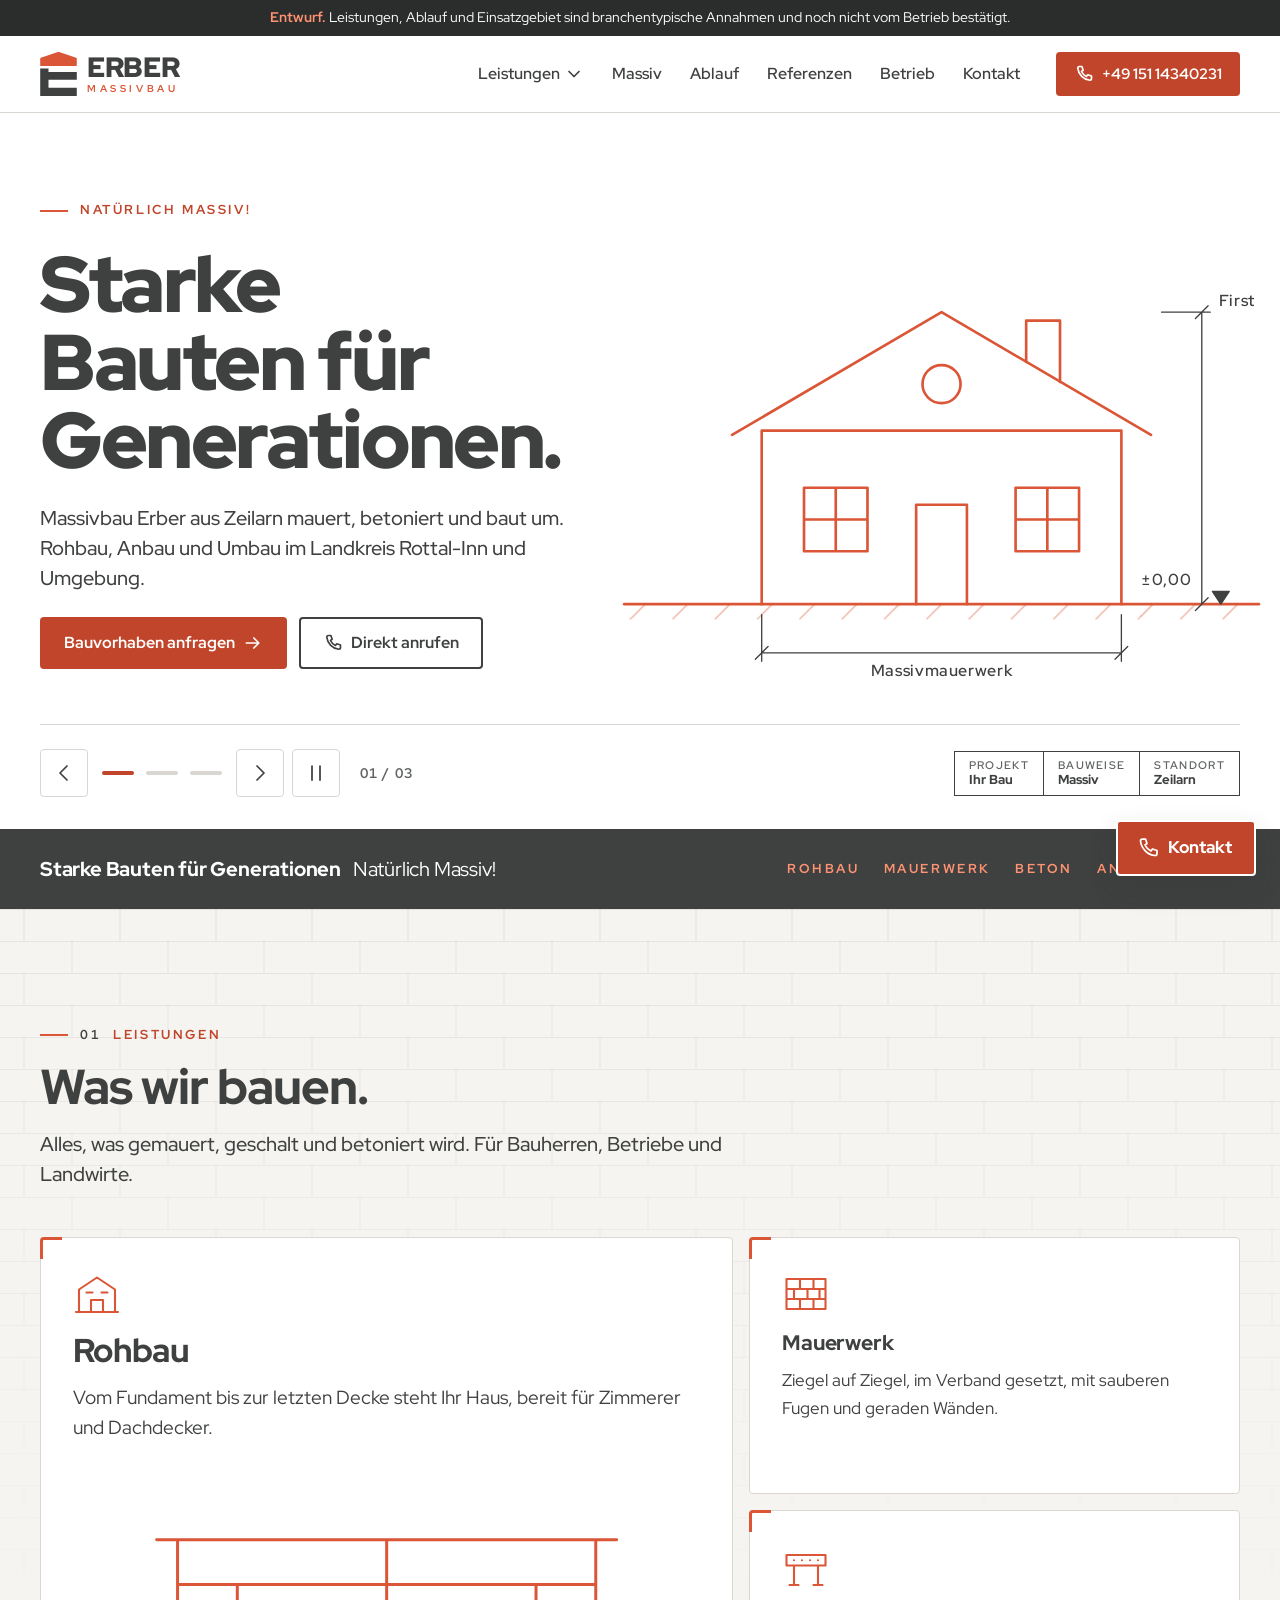
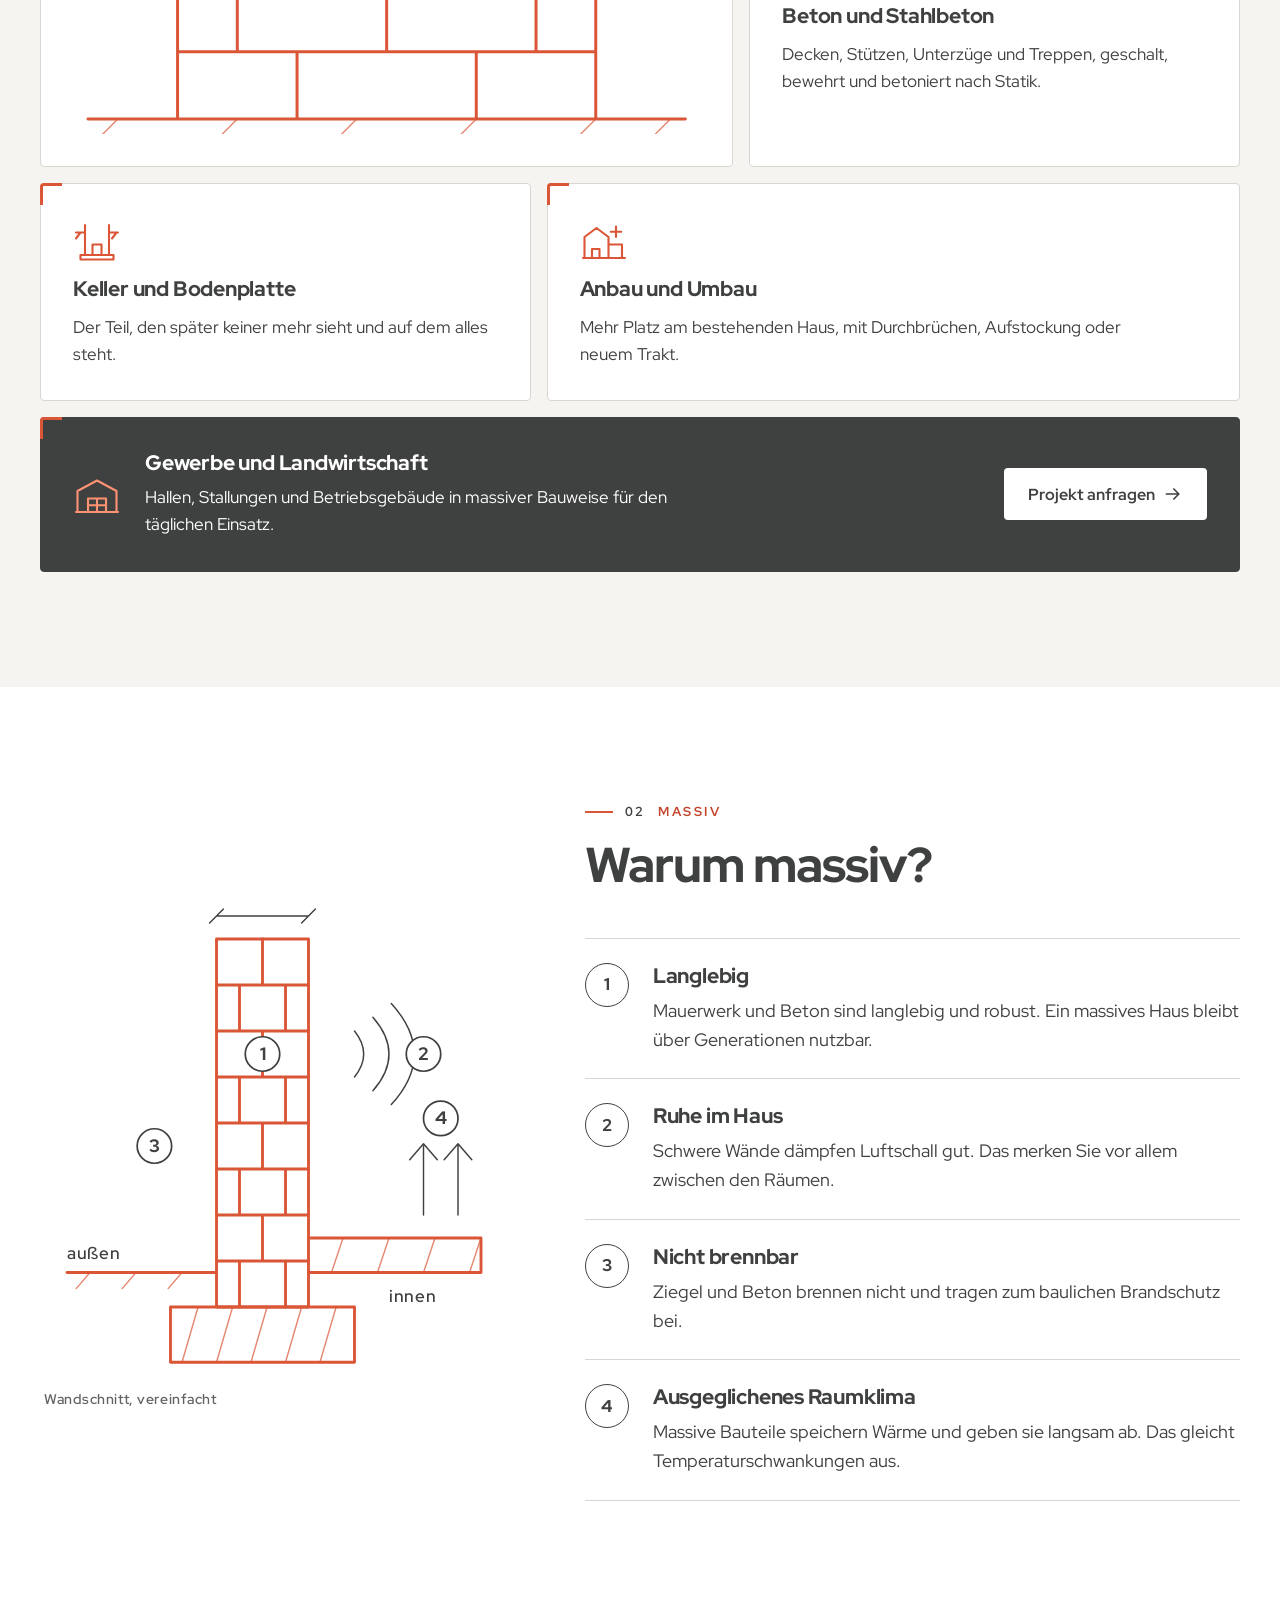
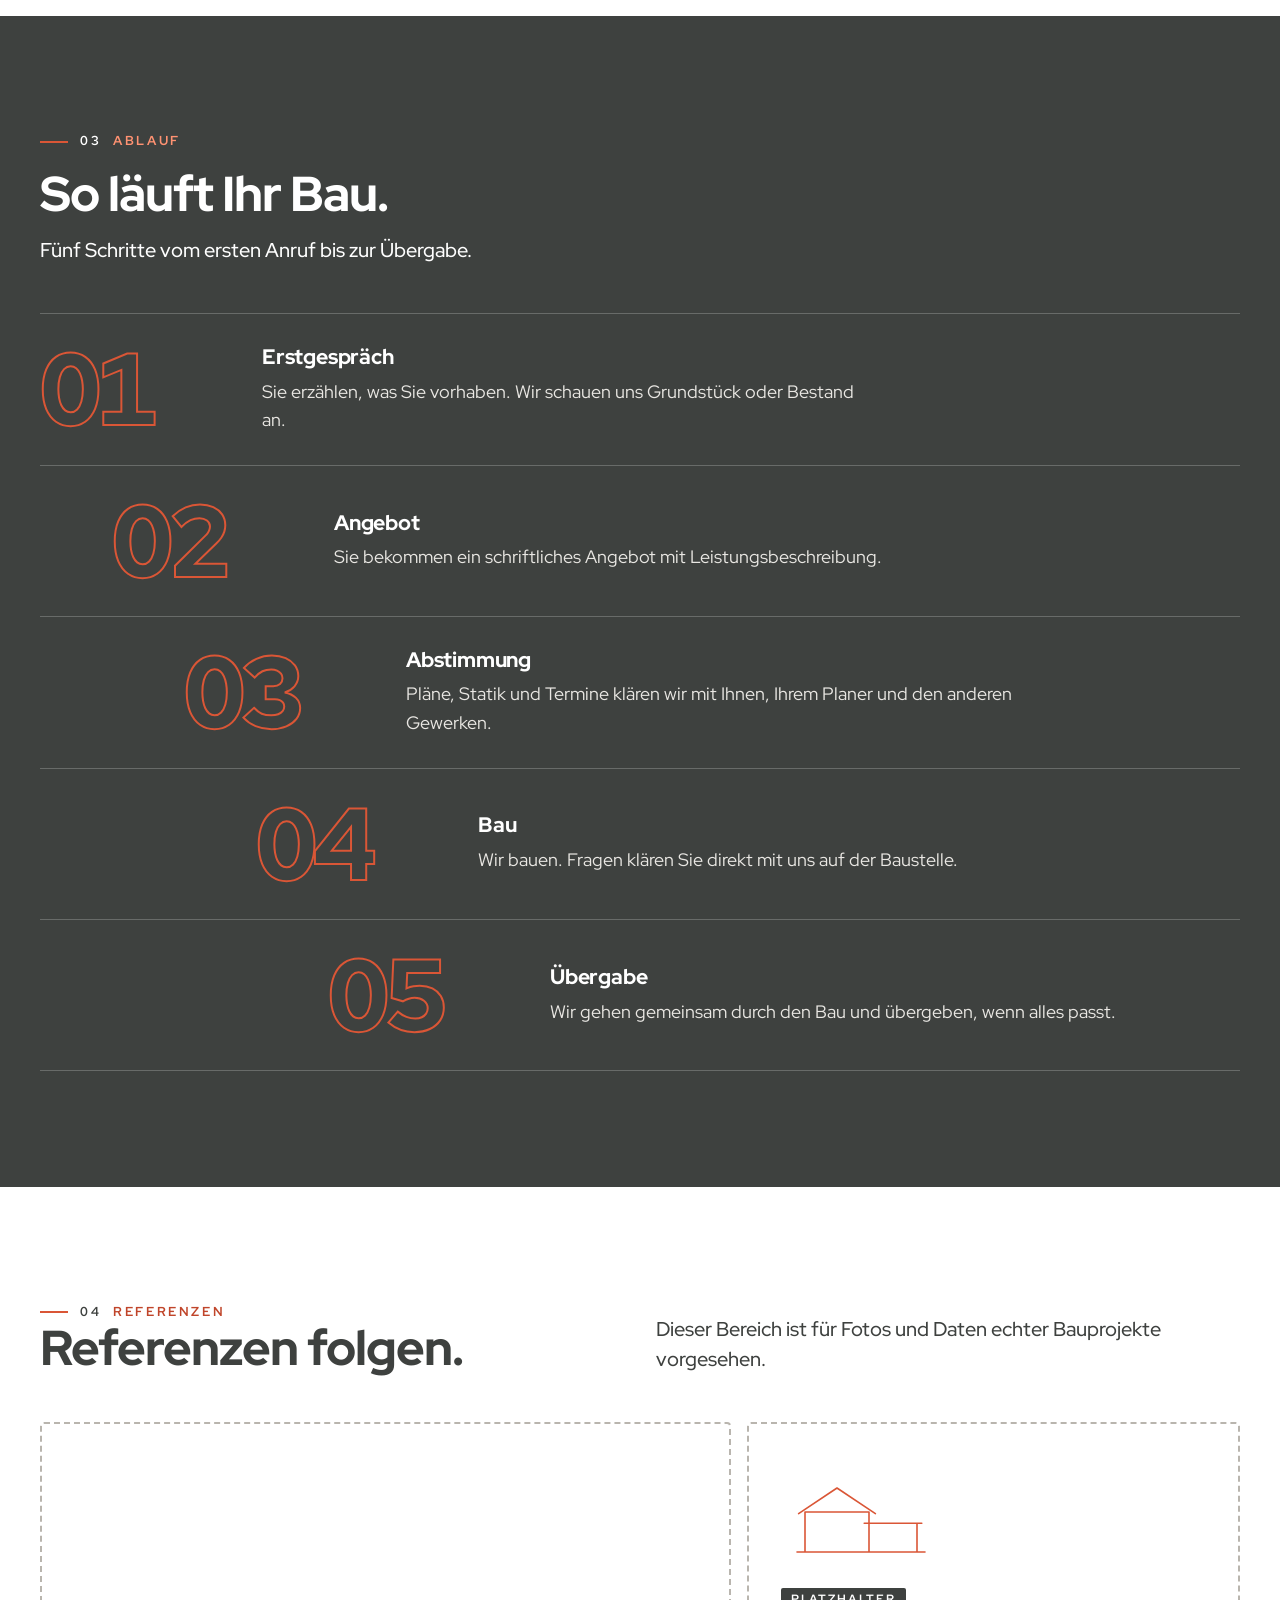
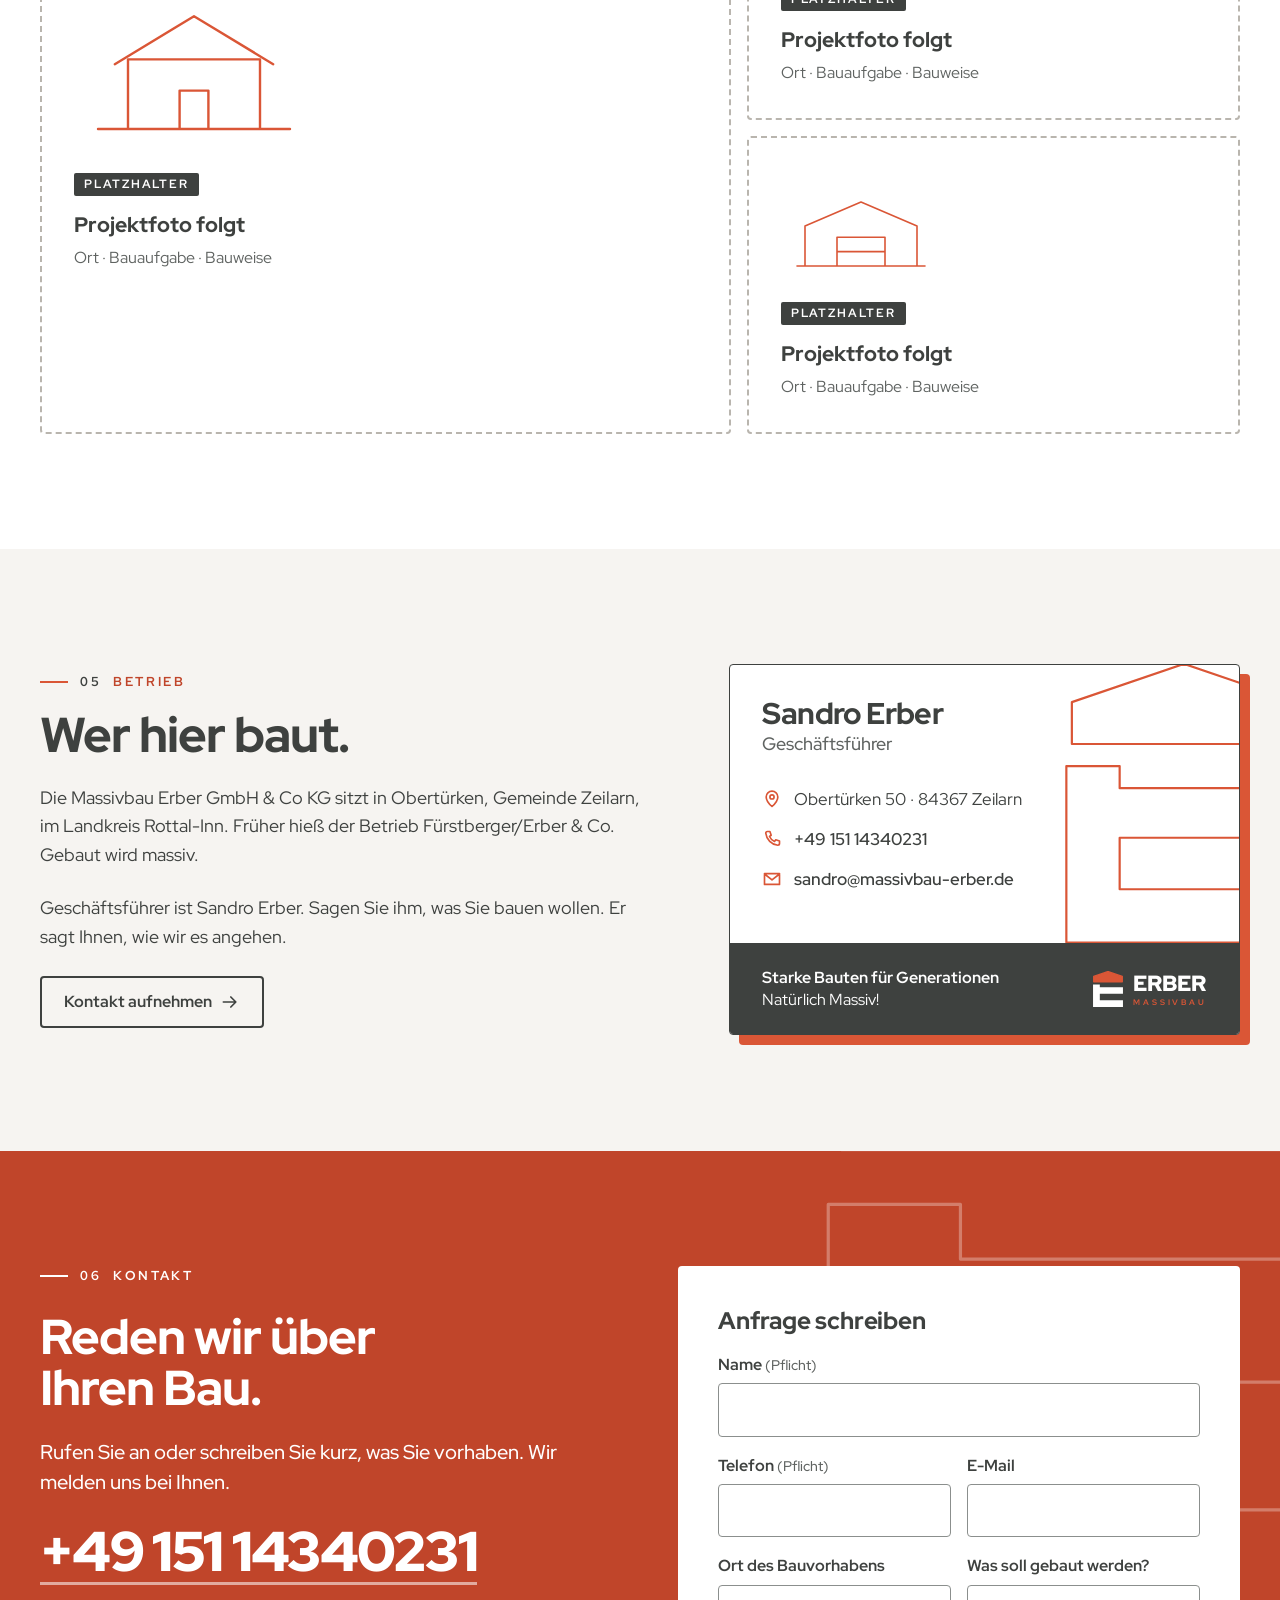
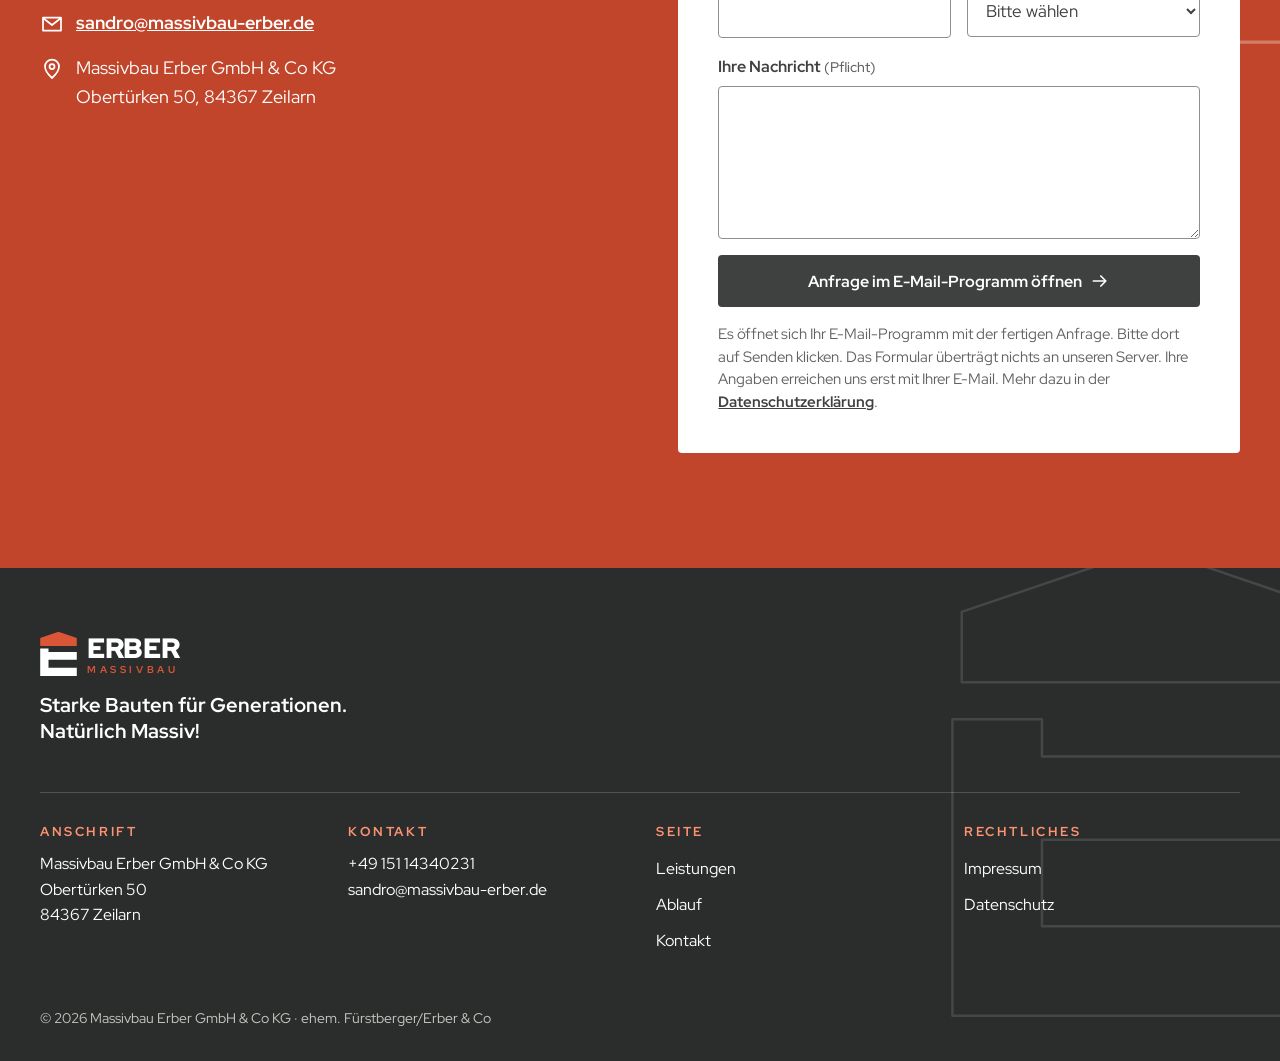
==== commit 662c821b: "Fix review findings on Massivbau Erber landing page Slider restart, mega menu hover/click conflict, " ====
--- a/examples/massivbau-erber/index.html
+++ b/examples/massivbau-erber/index.html
@@ -144,7 +144,7 @@
                 <path d="M566 400V124M560 406l12-12M560 130l12-12M528 124h46"/>
                 <path d="M584 400l8-12h-16z"/>
                 <text x="320" y="468" text-anchor="middle">Massivmauerwerk</text>
-                <text x="600" y="382">±0,00</text>
+                <text x="556" y="382" text-anchor="end">±0,00</text>
                 <text x="582" y="118">First</text>
               </g>
             </svg>
@@ -456,7 +456,7 @@
         </ul>
       </div>
 
-      <form class="form" id="anfrage" action="mailto:sandro@massivbau-erber.de" method="post" enctype="text/plain" novalidate>
+      <form class="form" id="anfrage" action="mailto:sandro@massivbau-erber.de" method="post" enctype="text/plain">
         <h3 class="form__title">Anfrage schreiben</h3>
         <div class="form__summary" id="form-summary" role="alert" tabindex="-1" hidden></div>
 
--- a/examples/massivbau-erber/styles.css
+++ b/examples/massivbau-erber/styles.css
@@ -289,6 +289,8 @@
   border-bottom: 1px solid var(--line);
   box-shadow: var(--overlay-shadow);
 }
+/* Brücke über die Lücke zwischen Menüpunkt und Panel, damit Hover nicht abreißt */
+.mega::before { content: ""; position: absolute; left: 0; right: 0; top: -20px; height: 20px; }
 .mega__inner {
   display: grid;
   grid-template-columns: minmax(0, 1fr) 300px;
@@ -466,7 +468,11 @@
   font-variant-numeric: tabular-nums;
   color: var(--muted);
 }
-html:not(.js) .slider-controls { display: none; }
+html:not(.js) .slider-controls,
+html:not(.js) .nav-toggle,
+html:not(.js) .mega-toggle .icon,
+html:not(.js) .dock { display: none; }
+html:not(.js) .mega-toggle { pointer-events: none; }
 
 .stamp {
   display: flex;
@@ -1009,7 +1015,9 @@
     background: var(--paper);
     border-top: 1px solid var(--line);
   }
-  html:not(.js) .site-nav { display: none; }
+  html:not(.js) .site-header__inner { flex-wrap: wrap; padding-block: var(--s3); }
+  html:not(.js) .site-nav { display: flex; position: static; height: auto; width: 100%; padding: 0 0 var(--s4); border: 0; overflow: visible; }
+  html:not(.js) .site-header { position: static; }
   .site-nav.is-open { display: flex; }
   .site-nav__list { flex-direction: column; align-items: stretch; gap: 0; }
   .site-nav__list > li { border-bottom: 1px solid var(--line); }
@@ -1026,6 +1034,7 @@
   .site-nav__link[aria-current="true"] { color: var(--orange-strong); }
   .site-nav__cta { min-height: 56px; font-size: 1.125rem; }
 
+  .mega::before { display: none; }
   .mega {
     position: static;
     border: 0;
@@ -1046,7 +1055,7 @@
   .hero { padding-top: var(--s4); }
   .section-head--split { grid-template-columns: 1fr; }
   .service, .service--feature, .service--half, .service--wide { grid-column: span 6; grid-row: auto; }
-  .service--feature { grid-column: 1 / -1; }
+  .service--feature, .service--dark { grid-column: 1 / -1; }
   .why, .about, .contact { grid-template-columns: 1fr; }
   .why__art { max-width: 300px; }
   .refs { grid-template-columns: 1fr 1fr; }
@@ -1057,7 +1066,8 @@
 
 /* ========== Handy: feste Leiste statt schwebendem Button ========== */
 @media (max-width: 767px) {
-  body { font-size: 1.0625rem; padding-bottom: calc(64px + env(safe-area-inset-bottom)); }
+  body { font-size: 1.0625rem; }
+  body:has(.callbar) { padding-bottom: calc(64px + env(safe-area-inset-bottom)); }
   html { scroll-padding-bottom: 80px; }
   .dock { display: none; }
   .callbar {
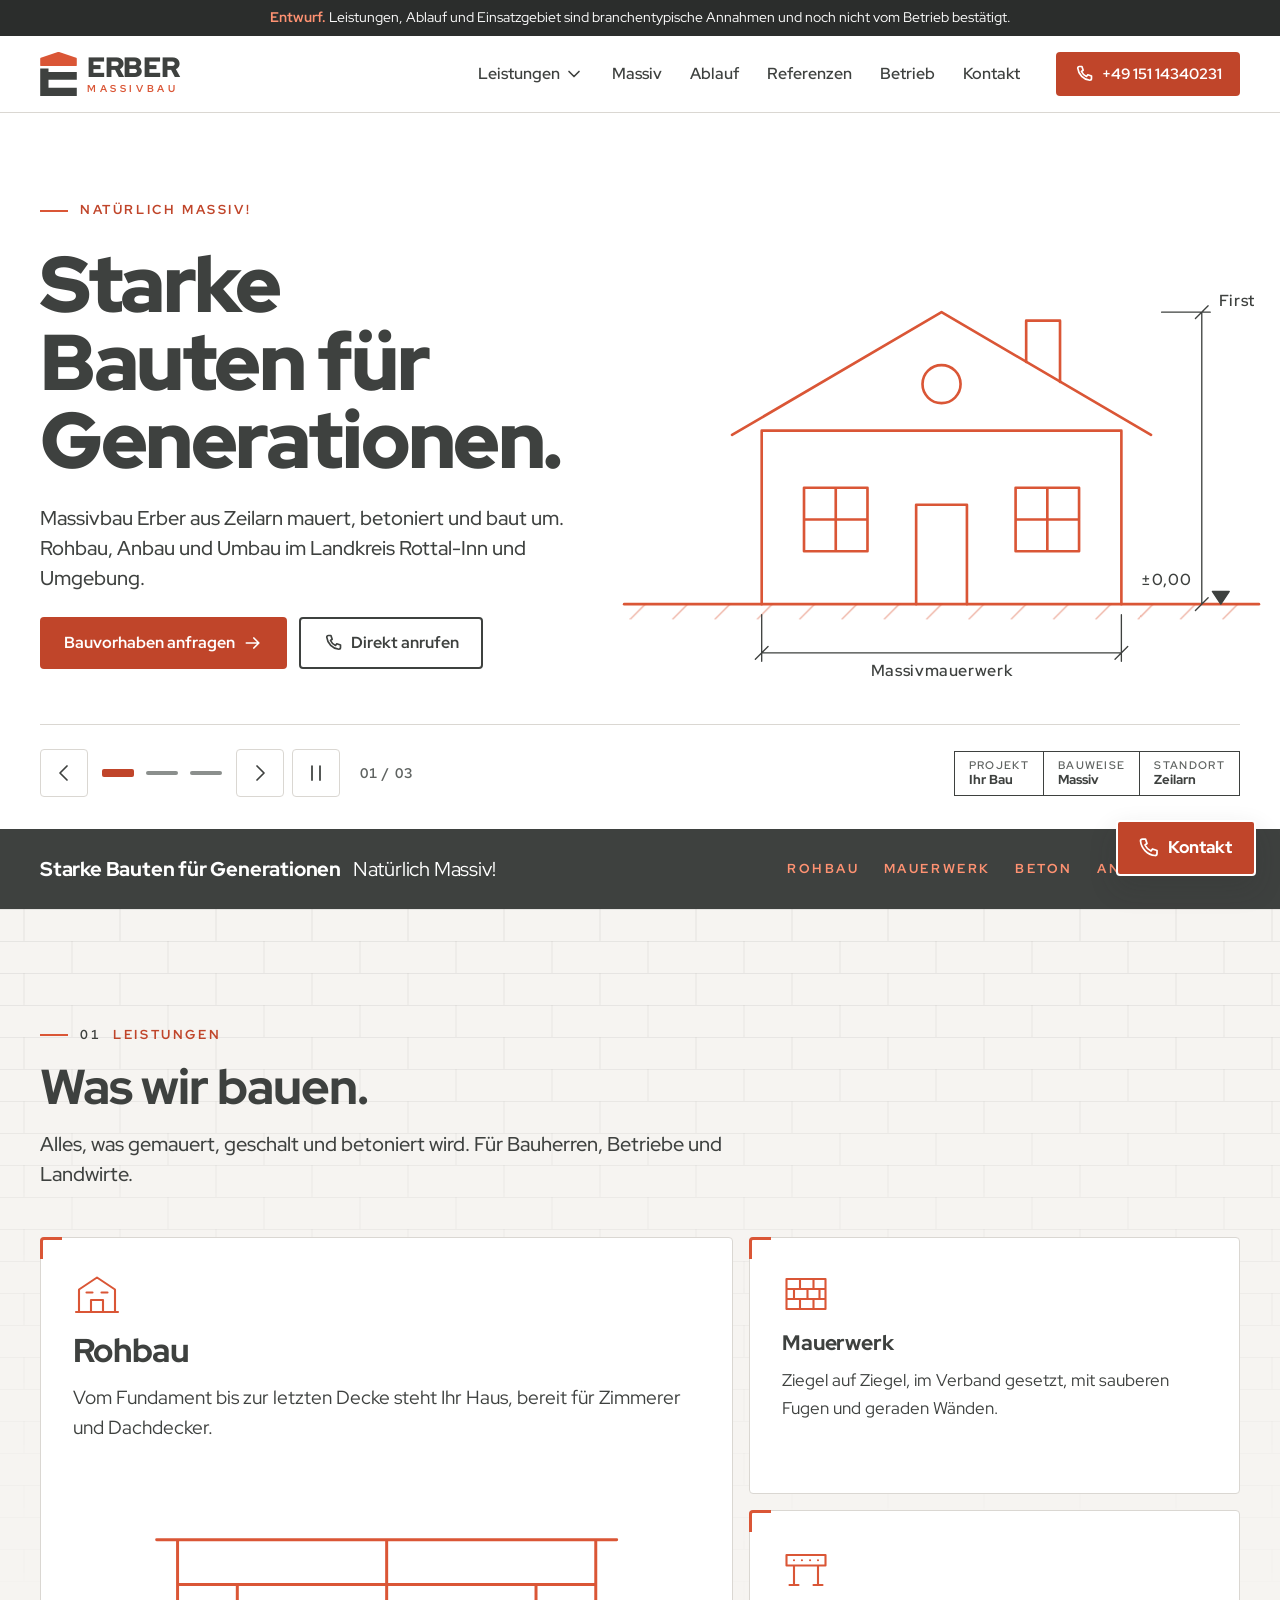
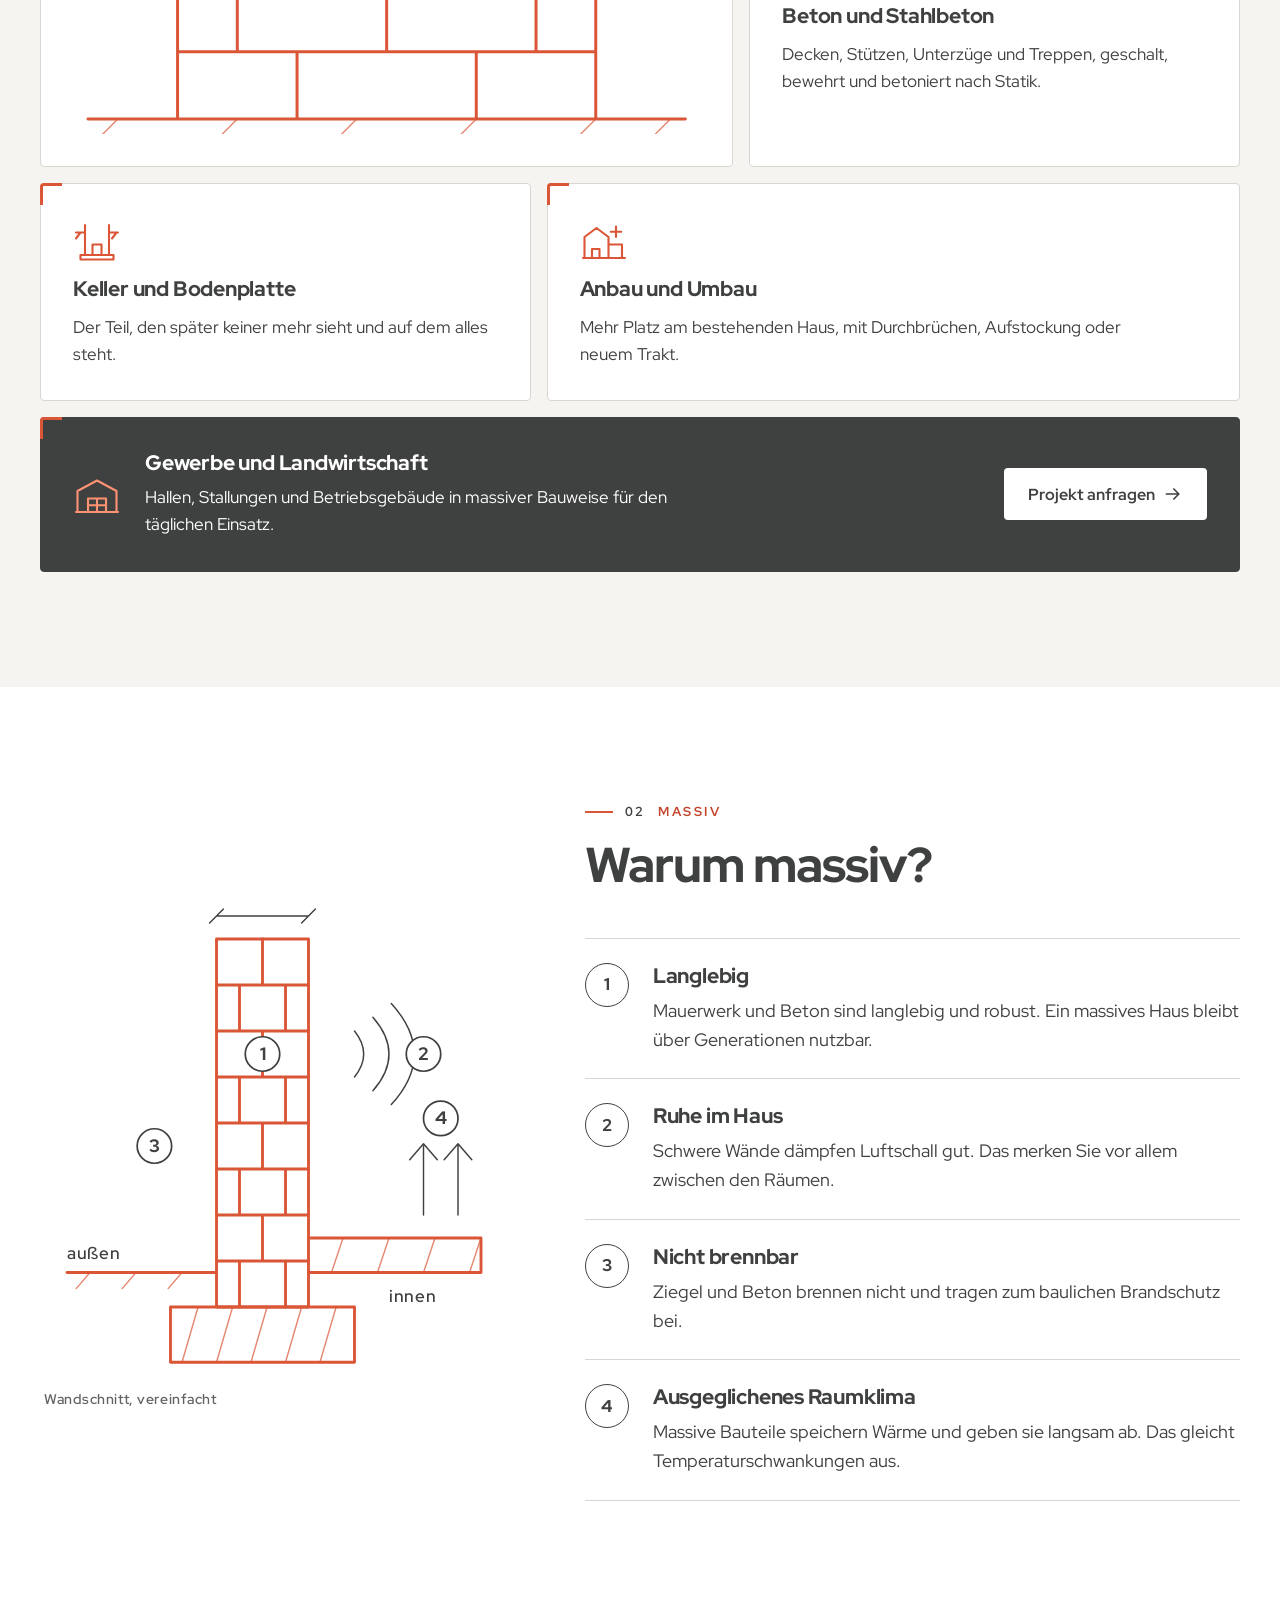
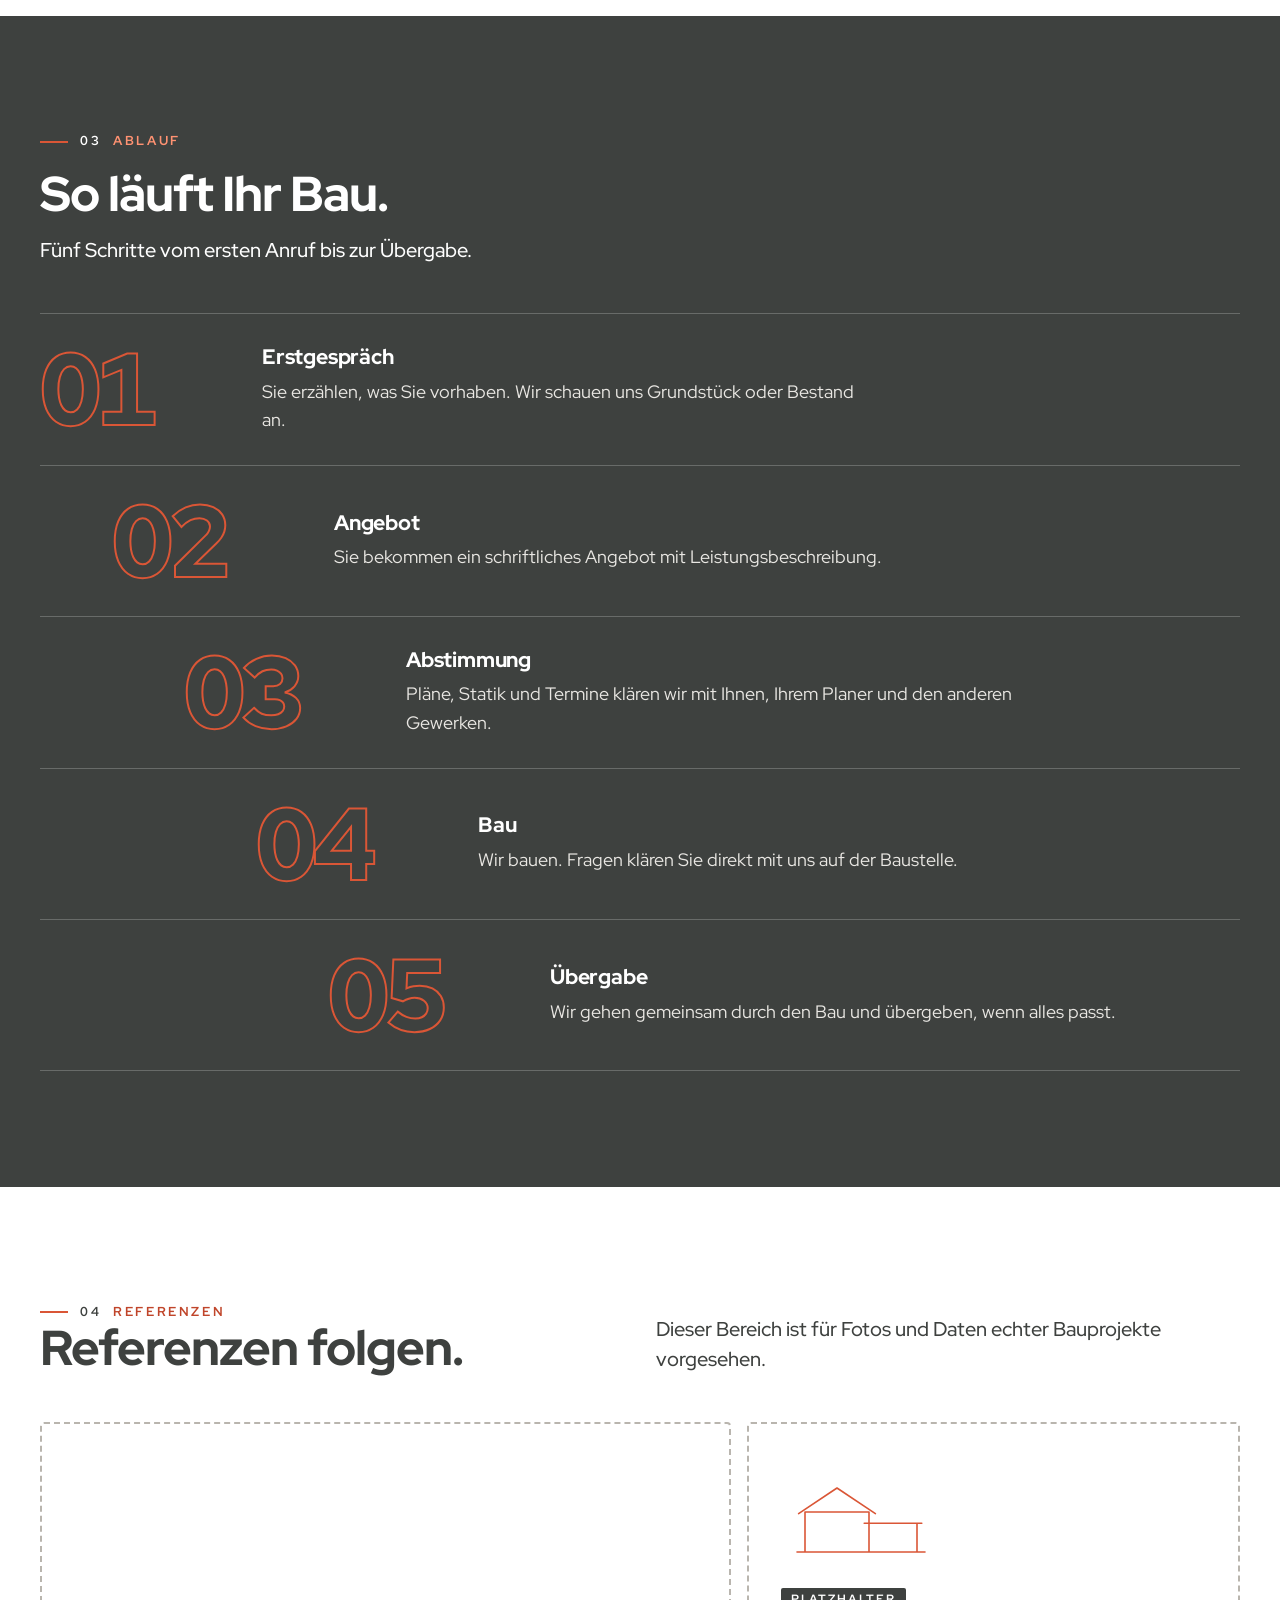
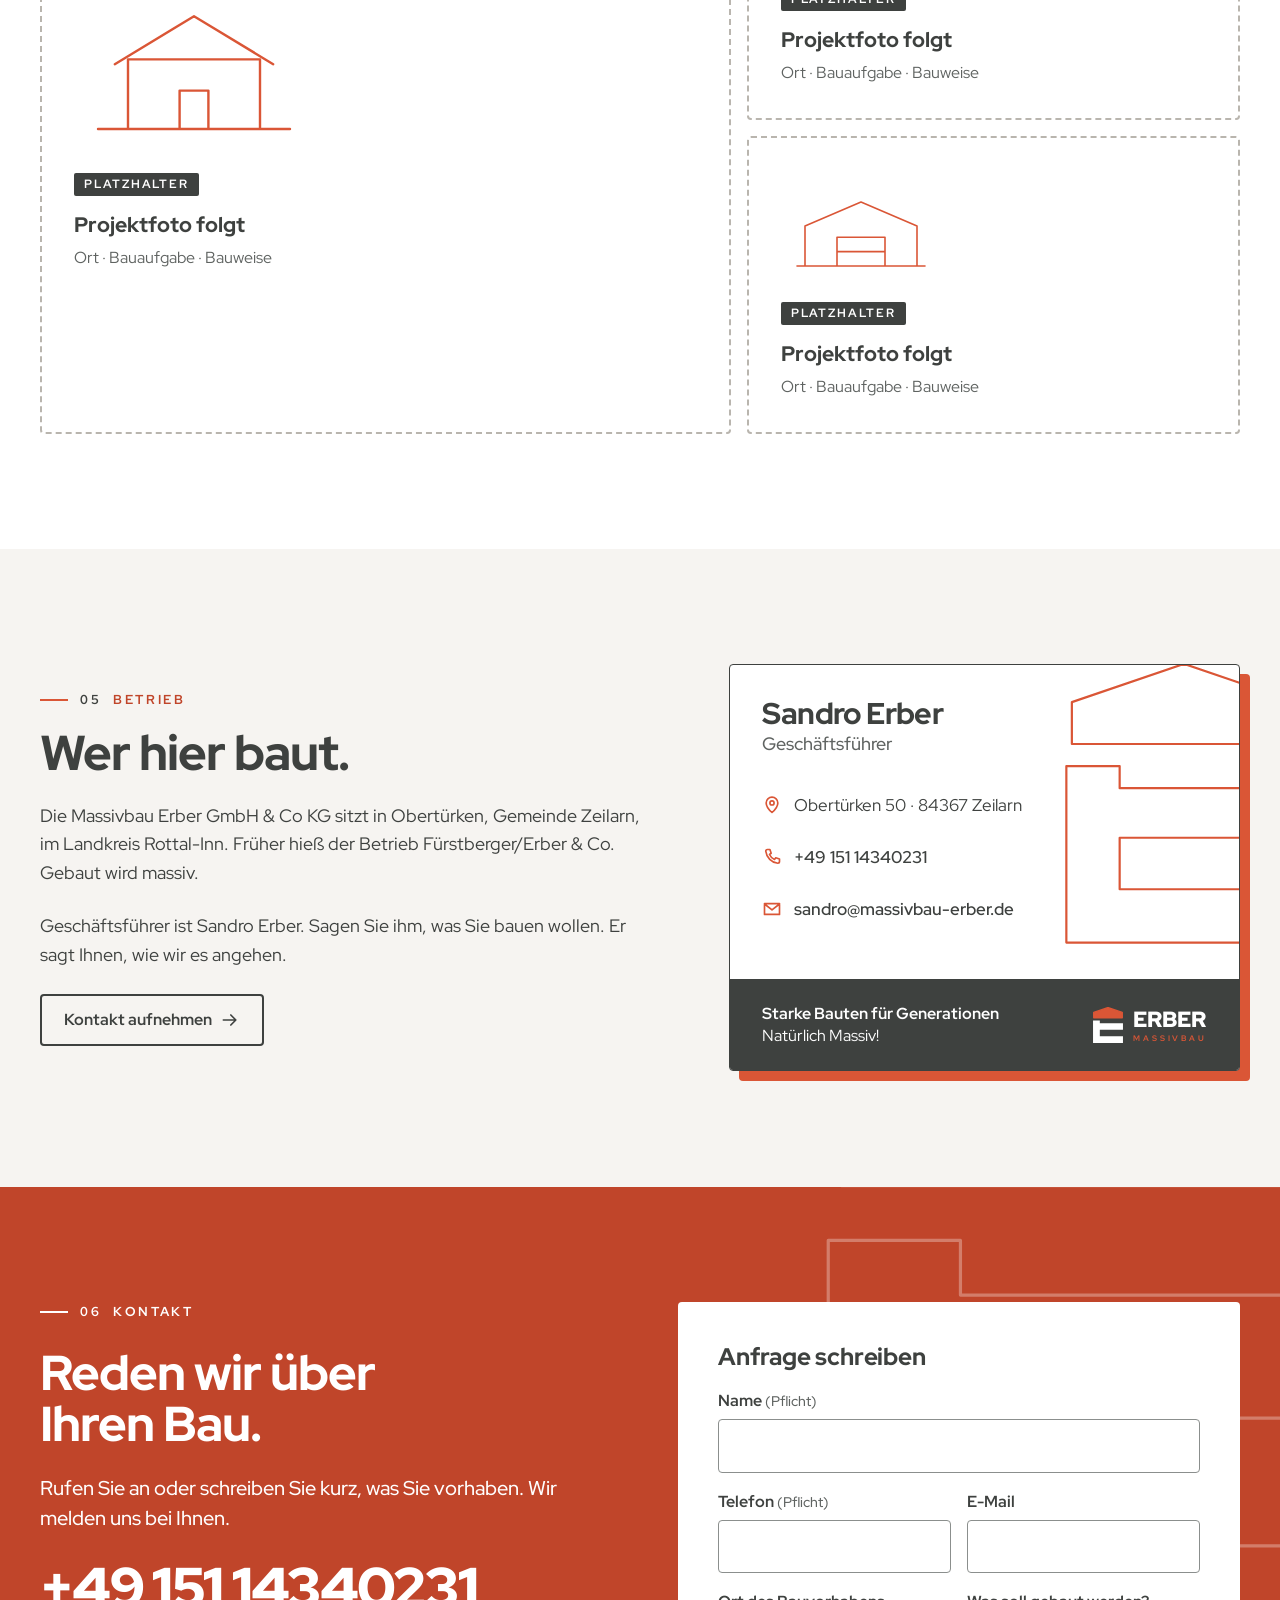
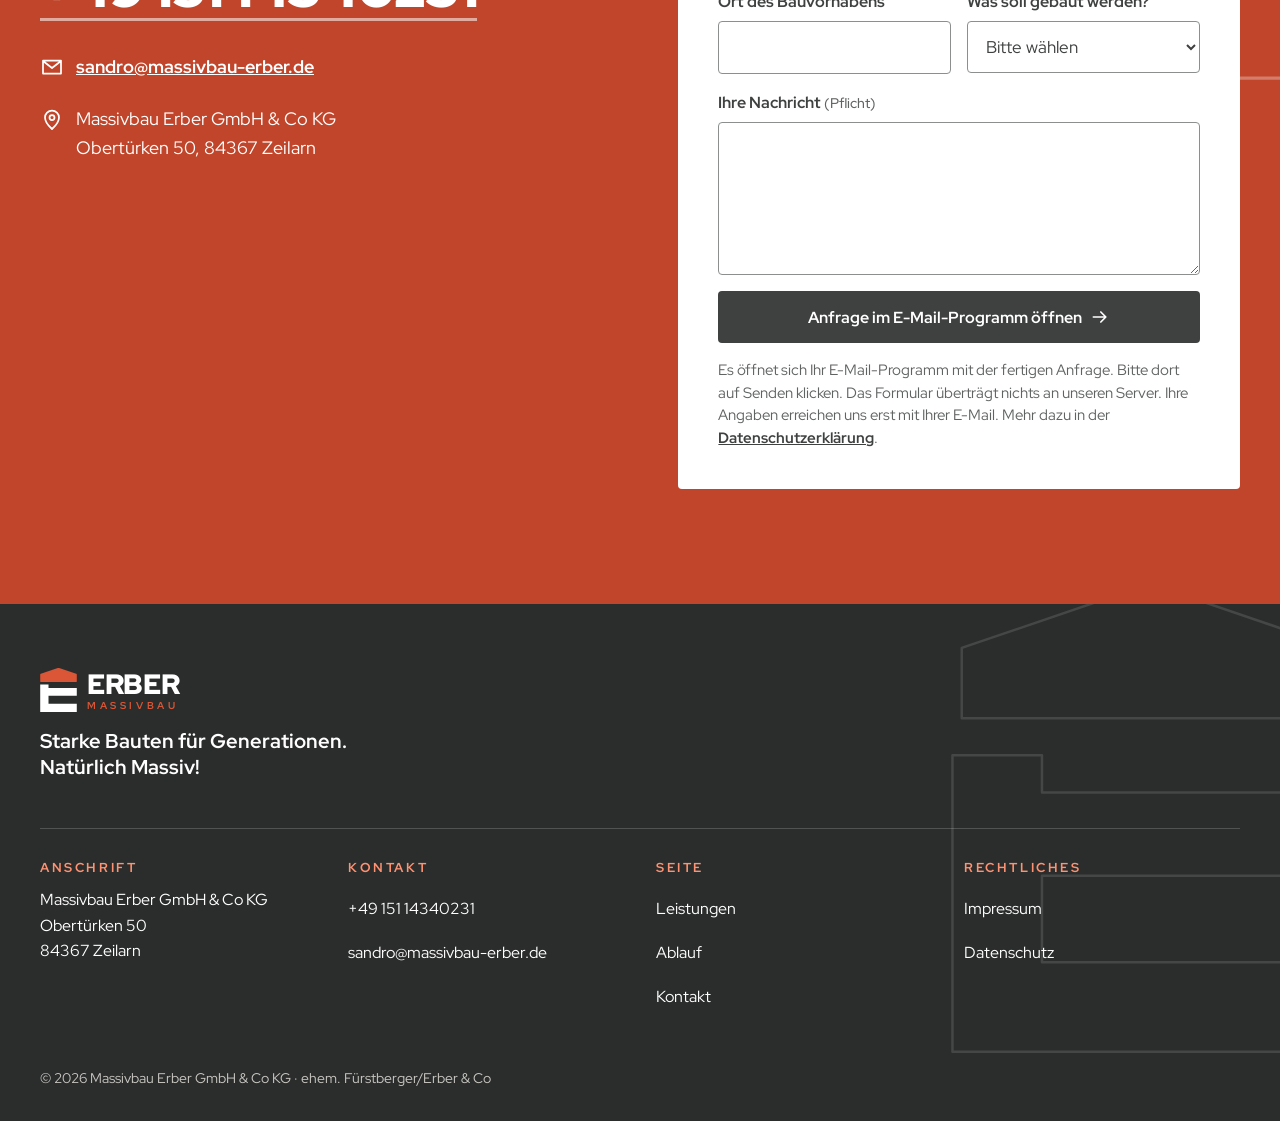
==== commit 77ff10f0: "Apply accessibility review fixes to Massivbau Erber landing page Dock tab order and focus ring, slid" ====
--- a/examples/massivbau-erber/index.html
+++ b/examples/massivbau-erber/index.html
@@ -47,13 +47,13 @@
 <a class="skip-link" href="#inhalt">Zum Inhalt springen</a>
 
 <!-- ENTWURFS-HINWEIS: vor dem Livegang entfernen, sobald die Inhalte bestätigt sind -->
-<div class="draft-note" role="note">
+<aside class="draft-note" aria-label="Entwurfs-Hinweis">
   <strong>Entwurf.</strong> Leistungen, Ablauf und Einsatzgebiet sind branchentypische Annahmen und noch nicht vom Betrieb bestätigt.
-</div>
+</aside>
 
 <header class="site-header" id="site-header">
   <div class="container site-header__inner">
-    <a class="logo" href="#start" aria-label="Massivbau Erber, zum Seitenanfang">
+    <a class="logo" href="#start" aria-label="Erber Massivbau, zum Seitenanfang">
       <svg class="logo__mark" aria-hidden="true"><use href="#mark"/></svg>
       <span class="logo__word" aria-hidden="true"><span class="logo__name">ERBER</span><span class="logo__sub">MASSIVBAU</span></span>
     </a>
@@ -107,6 +107,26 @@
   </div>
 </header>
 
+<!-- ===================== STICKY-KONTAKT ===================== -->
+<aside class="dock" id="dock" aria-label="Schnellkontakt">
+  <button class="dock__btn" type="button" id="dock-btn" aria-expanded="false" aria-controls="dock-panel">
+    <svg class="icon dock__icon-open" aria-hidden="true"><use href="#i-phone"/></svg>
+    <svg class="icon dock__icon-close" aria-hidden="true"><use href="#i-close"/></svg>
+    <span>Kontakt</span>
+  </button>
+  <div class="dock__panel" id="dock-panel" hidden>
+    <p class="dock__title">Sandro Erber erreichen</p>
+    <a class="dock__action" href="tel:+4915114340231"><svg class="icon" aria-hidden="true"><use href="#i-phone"/></svg><span><strong>Anrufen</strong><span>+49 151 14340231</span></span></a>
+    <a class="dock__action" href="mailto:sandro@massivbau-erber.de"><svg class="icon" aria-hidden="true"><use href="#i-mail"/></svg><span><strong>E-Mail schreiben</strong><span>sandro@massivbau-erber.de</span></span></a>
+    <a class="dock__action" href="#kontakt"><svg class="icon" aria-hidden="true"><use href="#i-form"/></svg><span><strong>Anfrage schreiben</strong><span>Zum Formular</span></span></a>
+  </div>
+</aside>
+
+<nav class="callbar" id="callbar" aria-label="Schnellkontakt mobil">
+  <a class="callbar__btn callbar__btn--call" href="tel:+4915114340231"><svg class="icon icon--sm" aria-hidden="true"><use href="#i-phone"/></svg> Anrufen</a>
+  <a class="callbar__btn" href="#kontakt"><svg class="icon icon--sm" aria-hidden="true"><use href="#i-form"/></svg> Anfrage</a>
+</nav>
+
 <main id="inhalt" tabindex="-1">
 
   <!-- ===================== HERO-SLIDER ===================== -->
@@ -236,7 +256,7 @@
           <button class="icon-btn" type="button" data-slider="toggle" aria-label="Automatischen Wechsel anhalten"><svg class="icon" aria-hidden="true"><use href="#i-pause"/></svg></button>
           <span class="slider-count" aria-hidden="true"><span data-slider="current">01</span> / 03</span>
         </div>
-        <dl class="stamp" aria-label="Planstempel">
+        <dl class="stamp">
           <div><dt>Projekt</dt><dd>Ihr Bau</dd></div>
           <div><dt>Bauweise</dt><dd>Massiv</dd></div>
           <div><dt>Standort</dt><dd>Zeilarn</dd></div>
@@ -419,7 +439,7 @@
         <a class="btn btn--secondary" href="#kontakt">Kontakt aufnehmen <svg class="icon icon--sm" aria-hidden="true"><use href="#i-arrow"/></svg></a>
       </div>
 
-      <div class="card" aria-label="Ansprechpartner">
+      <div class="card" role="group" aria-label="Ansprechpartner">
         <svg class="card__mark" aria-hidden="true"><use href="#mark-outline"/></svg>
         <div class="card__body">
           <p class="card__name">Sandro Erber</p>
@@ -552,26 +572,6 @@
   </div>
 </footer>
 
-<!-- ===================== STICKY-KONTAKT ===================== -->
-<div class="dock" id="dock">
-  <div class="dock__panel" id="dock-panel" hidden>
-    <p class="dock__title">Sandro Erber erreichen</p>
-    <a class="dock__action" href="tel:+4915114340231"><svg class="icon" aria-hidden="true"><use href="#i-phone"/></svg><span><strong>Anrufen</strong><span>+49 151 14340231</span></span></a>
-    <a class="dock__action" href="mailto:sandro@massivbau-erber.de"><svg class="icon" aria-hidden="true"><use href="#i-mail"/></svg><span><strong>E-Mail schreiben</strong><span>sandro@massivbau-erber.de</span></span></a>
-    <a class="dock__action" href="#kontakt"><svg class="icon" aria-hidden="true"><use href="#i-form"/></svg><span><strong>Anfrage schreiben</strong><span>Zum Formular</span></span></a>
-  </div>
-  <button class="dock__btn" type="button" id="dock-btn" aria-expanded="false" aria-controls="dock-panel">
-    <svg class="icon dock__icon-open" aria-hidden="true"><use href="#i-phone"/></svg>
-    <svg class="icon dock__icon-close" aria-hidden="true"><use href="#i-close"/></svg>
-    <span>Kontakt</span>
-  </button>
-</div>
-
-<div class="callbar" id="callbar">
-  <a class="callbar__btn callbar__btn--call" href="tel:+4915114340231"><svg class="icon icon--sm" aria-hidden="true"><use href="#i-phone"/></svg> Anrufen</a>
-  <a class="callbar__btn" href="#kontakt"><svg class="icon icon--sm" aria-hidden="true"><use href="#i-form"/></svg> Anfrage</a>
-</div>
-
 <script src="script.js" defer></script>
 </body>
 </html>
--- a/examples/massivbau-erber/styles.css
+++ b/examples/massivbau-erber/styles.css
@@ -119,7 +119,7 @@
   font-weight: 700;
   border-radius: var(--radius);
 }
-.skip-link:focus { top: var(--s4); outline-color: var(--orange-on-dark); }
+.skip-link:focus { top: var(--s4); outline: 3px solid #fff; outline-offset: 0; box-shadow: 0 0 0 6px var(--ink); }
 
 .draft-note {
   padding: var(--s2) var(--gutter);
@@ -385,7 +385,7 @@
   visibility: visible;
   transition: opacity .5s ease, visibility 0s;
 }
-.slide__text { display: grid; gap: var(--s5); justify-items: start; }
+.slide__text { display: grid; gap: var(--s5); justify-items: start; min-width: 0; }
 .slide__text .eyebrow { margin-bottom: 0; }
 .display {
   font-size: clamp(2.6rem, 6.2vw, 5rem);
@@ -393,6 +393,7 @@
   font-weight: 900;
   letter-spacing: -.03em;
   text-wrap: balance;
+  overflow-wrap: anywhere;
 }
 .slide__art { margin-right: calc(var(--gutter) * -1); }
 
@@ -454,12 +455,12 @@
   left: 6px; right: 6px; top: 50%;
   height: 4px;
   margin-top: -2px;
-  background: var(--line);
+  background: #8b8f8d;
   border-radius: 2px;
   transition: background-color .2s;
 }
-.slider-dot:hover::before { background: var(--muted); }
-.slider-dot[aria-current="true"]::before { background: var(--orange-strong); }
+.slider-dot:hover::before { background: var(--ink); }
+.slider-dot[aria-current="true"]::before { background: var(--orange-strong); height: 8px; margin-top: -4px; }
 .slider-count {
   margin-left: var(--s3);
   font-size: .875rem;
@@ -723,9 +724,9 @@
 .card__name { font-size: 1.9rem; font-weight: 800; letter-spacing: -.02em; line-height: 1.1; }
 .card__role { color: var(--muted); font-weight: 500; }
 .card__list { display: grid; gap: var(--s2); margin-top: var(--s5); font-size: 1.0625rem; }
-.card__list li { display: flex; align-items: center; gap: var(--s3); min-height: 32px; }
+.card__list li { display: flex; align-items: center; gap: var(--s3); min-height: 44px; }
 .card__list .icon { color: var(--orange); }
-.card__list a { text-decoration: none; font-weight: 600; overflow-wrap: anywhere; }
+.card__list a { display: inline-flex; align-items: center; min-height: 44px; text-decoration: none; font-weight: 600; overflow-wrap: anywhere; }
 .card__list a:hover { text-decoration: underline; }
 .card__foot {
   --focus: #fff;
@@ -778,7 +779,8 @@
 .contact__list { display: grid; gap: var(--s4); }
 .contact__list li { display: flex; gap: var(--s3); align-items: flex-start; }
 .contact__list .icon { margin-top: 3px; }
-.contact__list a { font-weight: 700; overflow-wrap: anywhere; }
+.contact__list a { display: inline-flex; align-items: center; min-height: 44px; font-weight: 700; overflow-wrap: anywhere; }
+.contact__list li:has(a) .icon { margin-top: 10px; }
 
 .form {
   --focus: var(--ink);
@@ -873,7 +875,7 @@
 }
 .site-footer a { text-decoration: none; overflow-wrap: anywhere; }
 .site-footer a:hover { text-decoration: underline; }
-.site-footer li a { display: inline-flex; align-items: center; min-height: 36px; }
+.site-footer li a, .site-footer p a { display: inline-flex; align-items: center; min-height: 44px; }
 .site-footer__legal { font-size: .875rem; color: #c9c7c2; }
 
 /* ---------- Sticky-Kontakt ---------- */
@@ -883,8 +885,9 @@
   right: 24px;
   bottom: 24px;
   z-index: 90;
-  display: grid;
-  justify-items: end;
+  display: flex;
+  flex-direction: column-reverse;
+  align-items: flex-end;
   gap: var(--s3);
   transition: transform .25s, opacity .25s, visibility 0s;
 }
@@ -910,6 +913,7 @@
   transition: background-color .15s;
 }
 .dock__btn:hover, .dock__btn[aria-expanded="true"] { background: var(--ink); }
+.dock__btn:focus-visible { outline: 3px solid #fff; outline-offset: 0; box-shadow: 0 0 0 6px var(--ink); }
 .dock__icon-close { display: none; }
 .dock__btn[aria-expanded="true"] .dock__icon-open { display: none; }
 .dock__btn[aria-expanded="true"] .dock__icon-close { display: block; }
@@ -1067,7 +1071,7 @@
 /* ========== Handy: feste Leiste statt schwebendem Button ========== */
 @media (max-width: 767px) {
   body { font-size: 1.0625rem; }
-  body:has(.callbar) { padding-bottom: calc(64px + env(safe-area-inset-bottom)); }
+  .slide__art { max-width: 280px; }
   html { scroll-padding-bottom: 80px; }
   .dock { display: none; }
   .callbar {
@@ -1125,6 +1129,16 @@
   .site-footer__cols { gap: var(--s5); }
 }
 
+@media (max-width: 360px) {
+  .display { font-size: 2.1rem; }
+}
+
+/* Stark gezoomt oder sehr niedriges Fenster: nichts festkleben */
+@media (max-height: 480px) {
+  .site-header { position: static; }
+  .callbar { display: none; }
+}
+
 @media (max-width: 420px) {
   .logo__name { font-size: 1.5rem; }
   .logo__mark { width: 32px; height: 38px; }
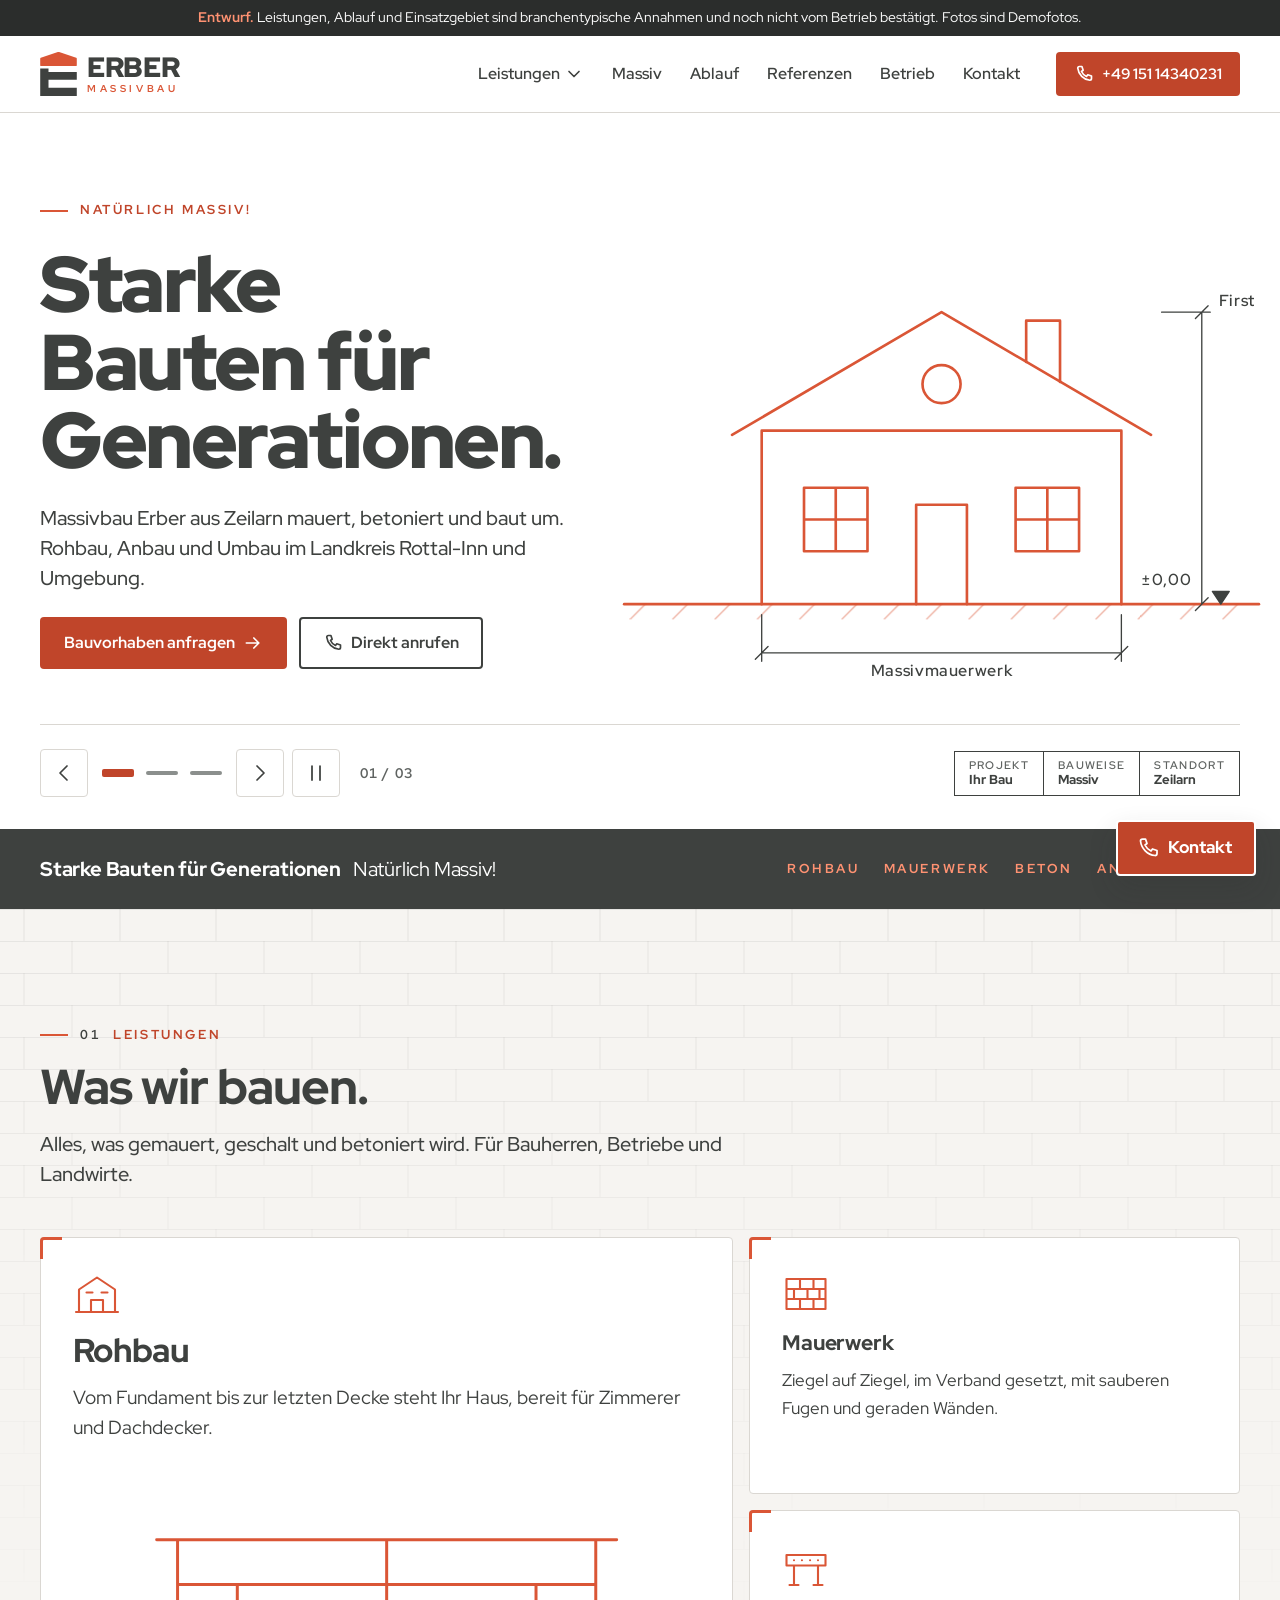
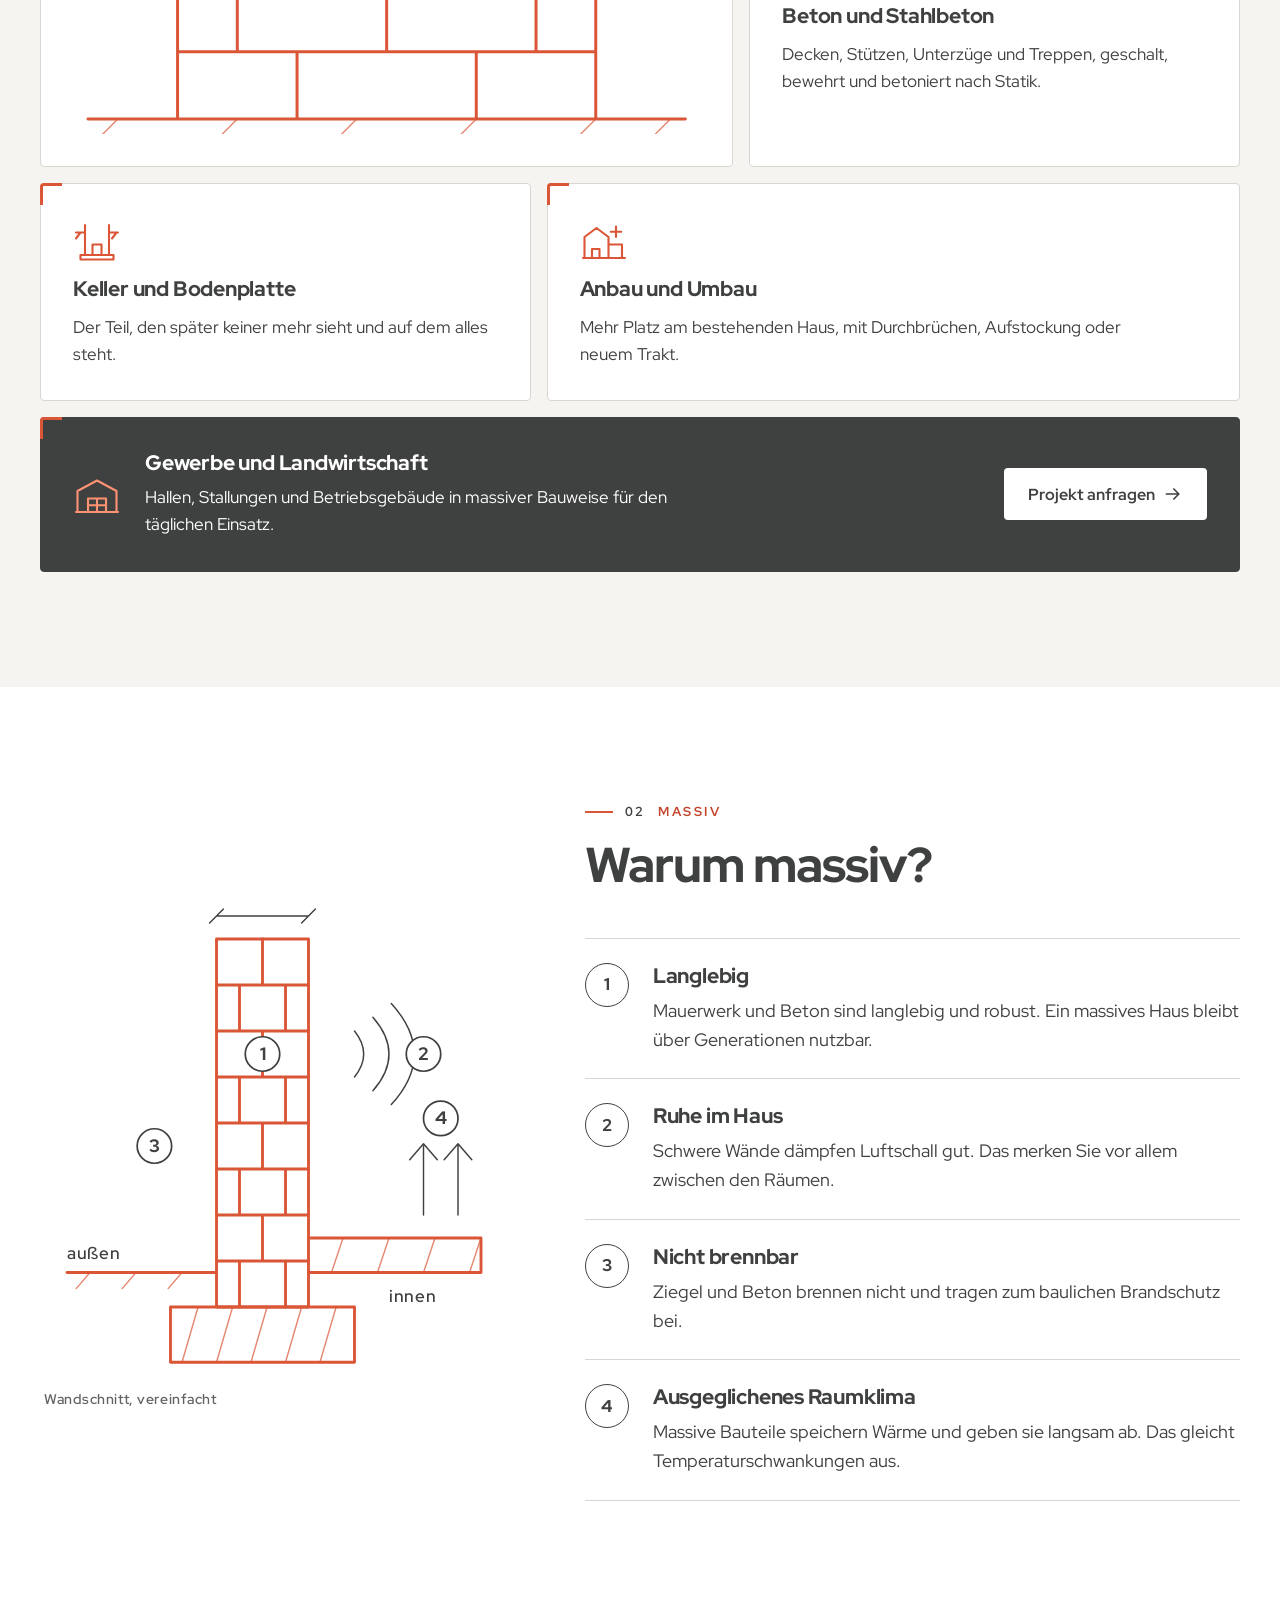
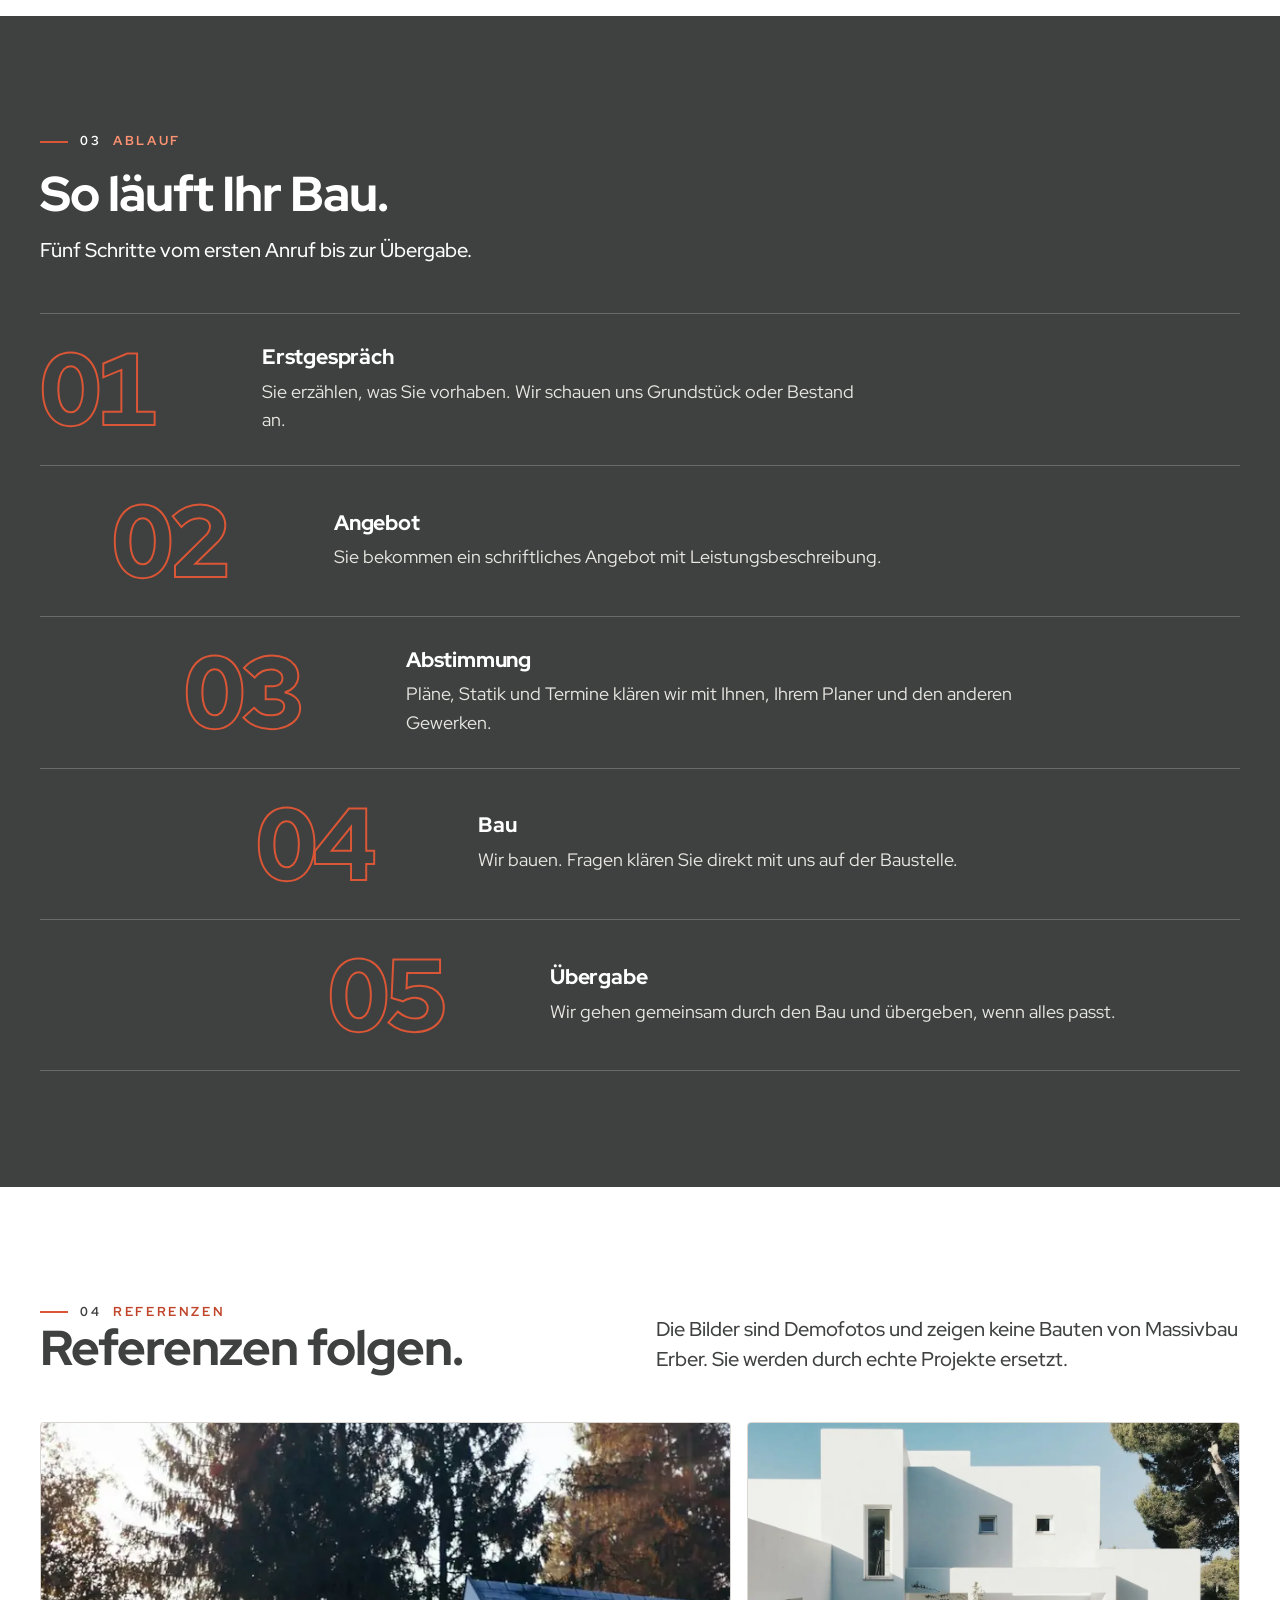
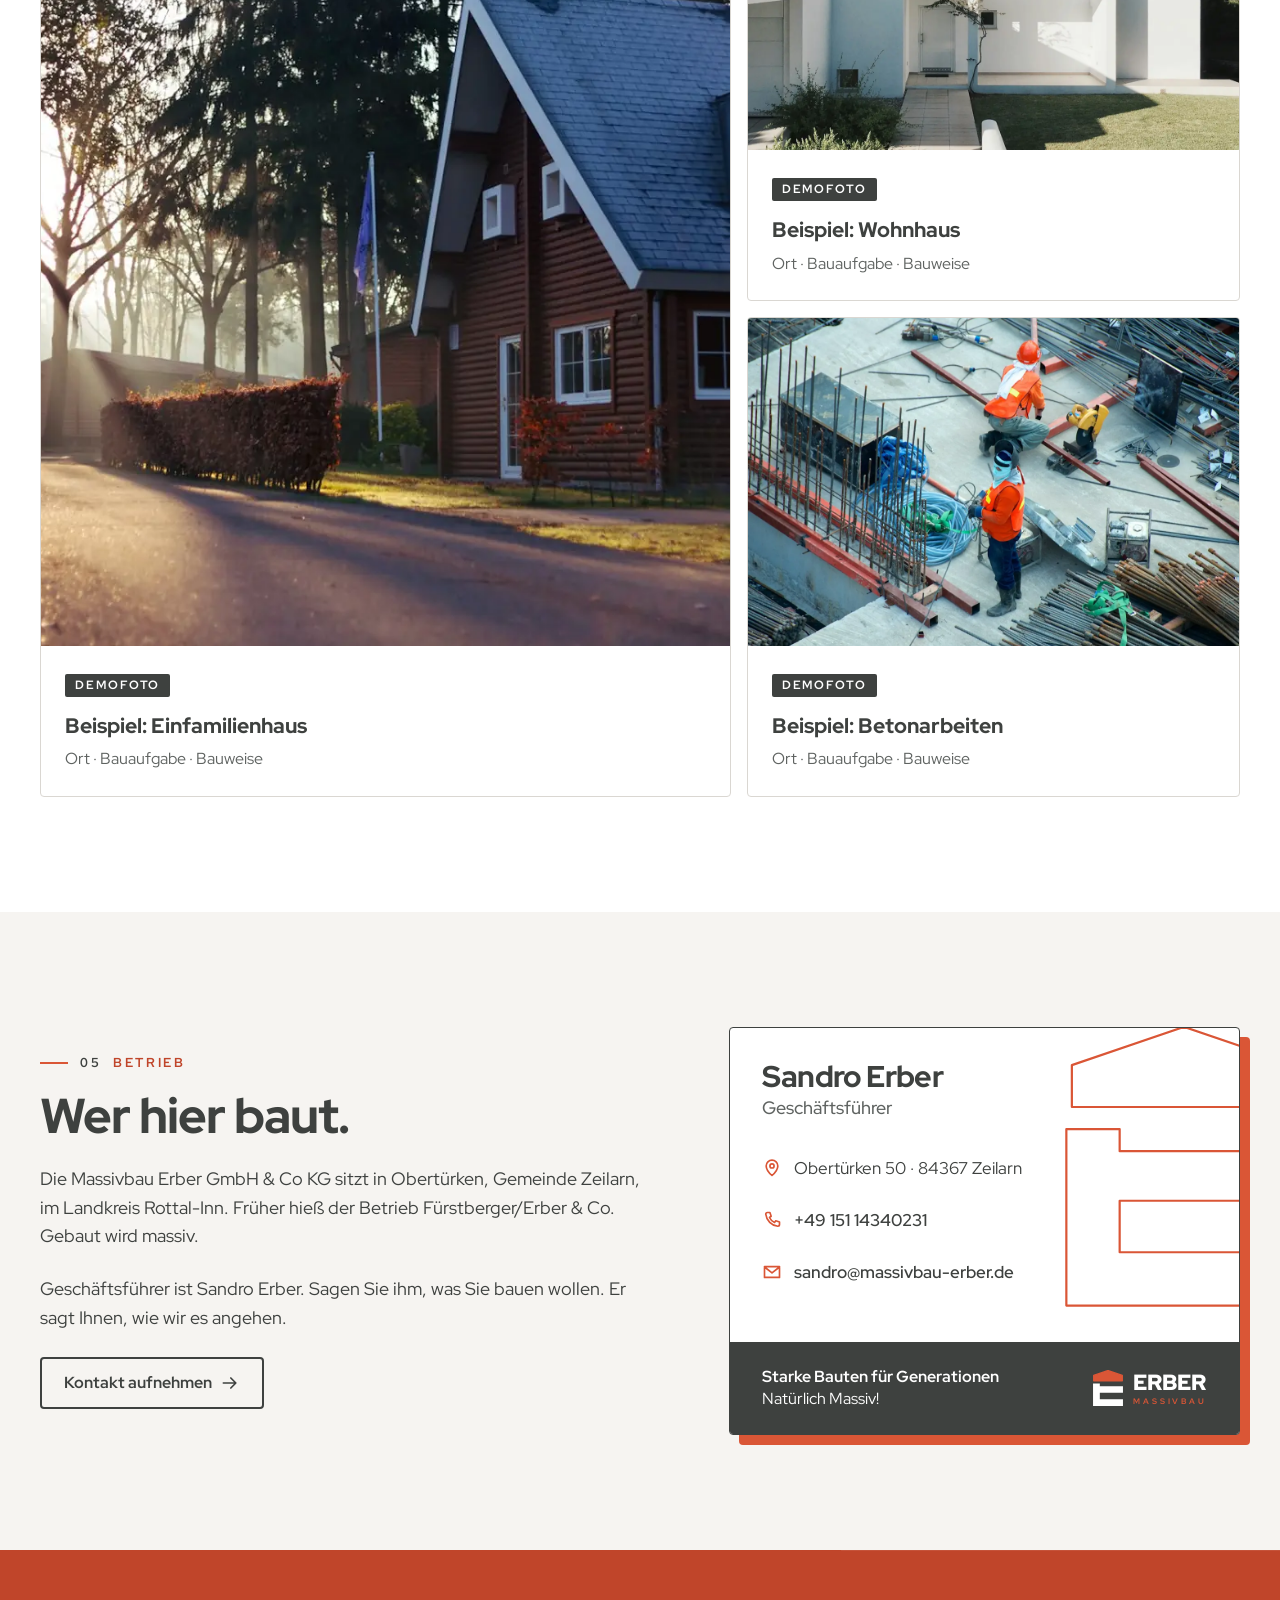
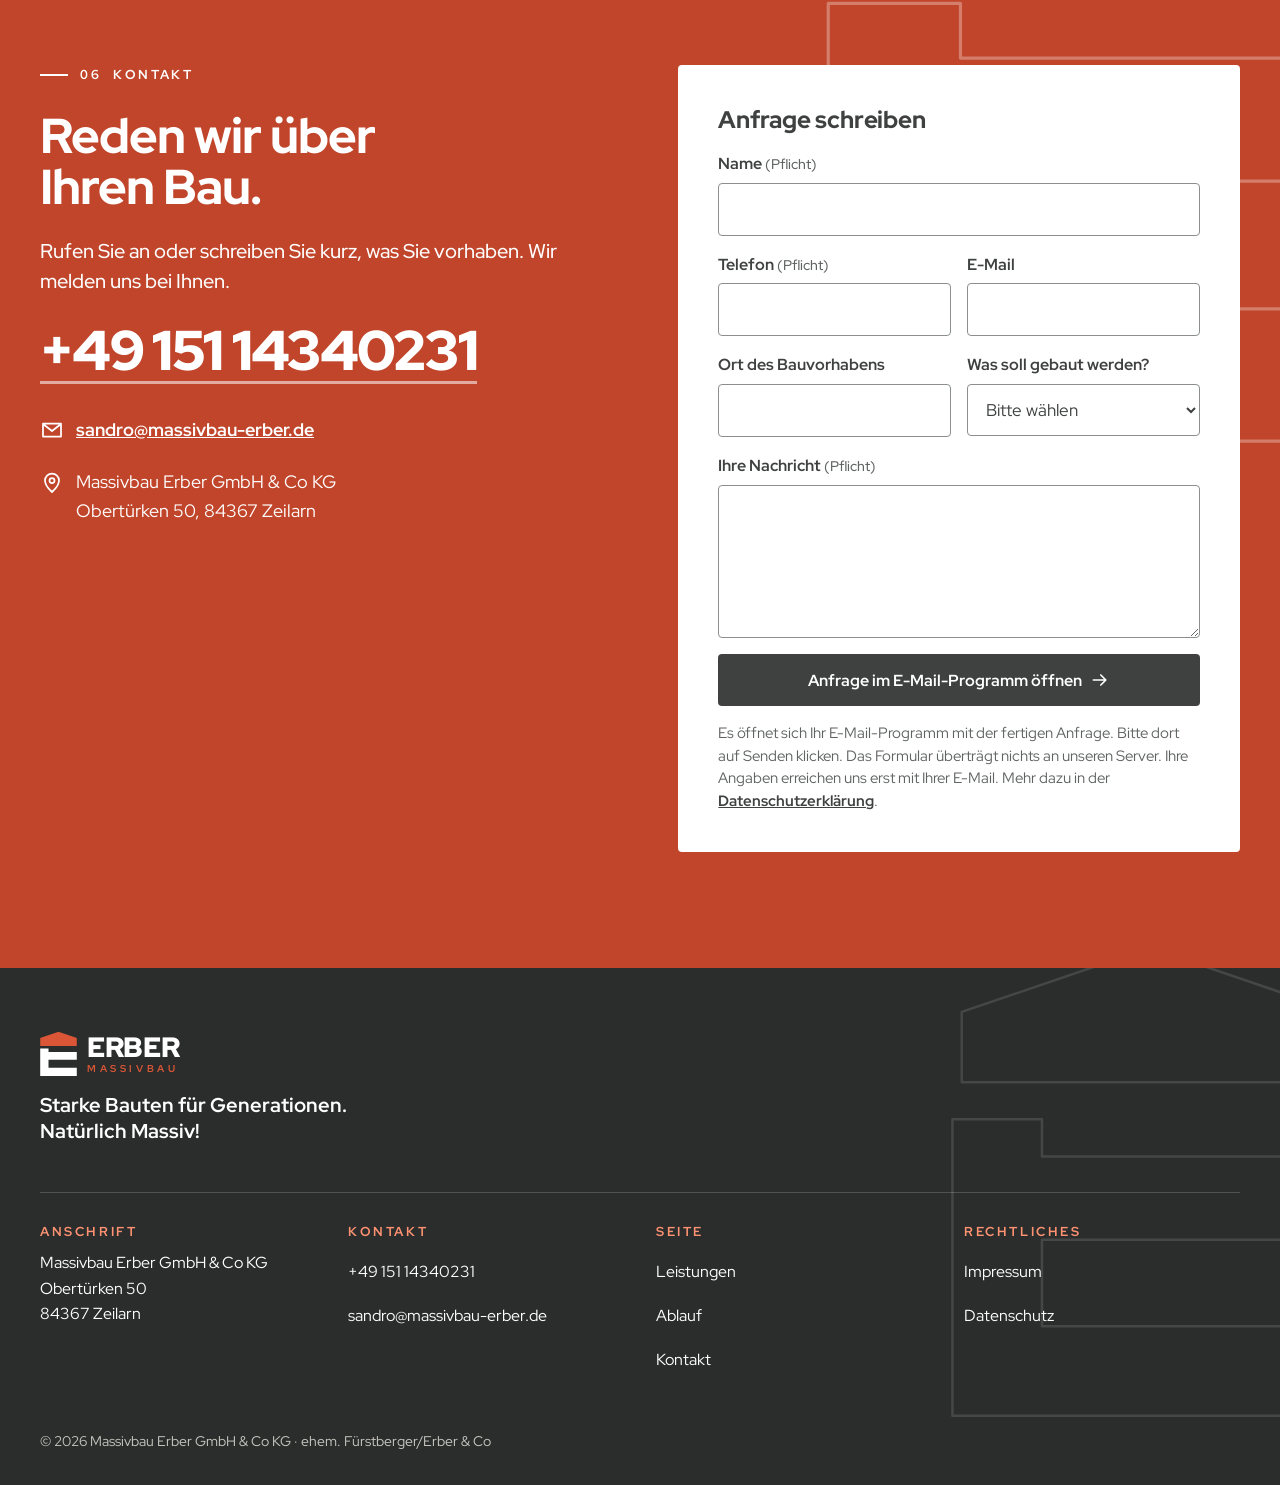
==== commit e55a67bd: "Add demo photos and single-file build for Massivbau Erber landing page Demo photos (Unsplash) in her" ====
--- a/examples/massivbau-erber/index.html
+++ b/examples/massivbau-erber/index.html
@@ -48,7 +48,7 @@
 
 <!-- ENTWURFS-HINWEIS: vor dem Livegang entfernen, sobald die Inhalte bestätigt sind -->
 <aside class="draft-note" aria-label="Entwurfs-Hinweis">
-  <strong>Entwurf.</strong> Leistungen, Ablauf und Einsatzgebiet sind branchentypische Annahmen und noch nicht vom Betrieb bestätigt.
+  <strong>Entwurf.</strong> Leistungen, Ablauf und Einsatzgebiet sind branchentypische Annahmen und noch nicht vom Betrieb bestätigt. Fotos sind Demofotos.
 </aside>
 
 <header class="site-header" id="site-header">
@@ -181,31 +181,10 @@
               <a class="btn btn--secondary" href="#massiv">Warum massiv?</a>
             </div>
           </div>
-          <div class="slide__art" aria-hidden="true">
-            <svg class="plan" viewBox="0 0 640 480" focusable="false">
-              <g class="plan__line">
-                <path class="draw" pathLength="1" style="--d:0s" d="M40 392H610V424H40Z"/>
-                <path class="draw" pathLength="1" style="--d:.3s" d="M70 392V154"/>
-                <path class="draw" pathLength="1" style="--d:.45s" d="M70 358H570M570 358V392M150 358V392M230 358V392M310 358V392M390 358V392M470 358V392M550 358V392"/>
-                <path class="draw" pathLength="1" style="--d:.6s" d="M70 324H530M530 324V358M110 324V358M190 324V358M270 324V358M350 324V358M430 324V358M510 324V358"/>
-                <path class="draw" pathLength="1" style="--d:.75s" d="M70 290H490M490 290V324M150 290V324M230 290V324M310 290V324M390 290V324M470 290V324"/>
-                <path class="draw" pathLength="1" style="--d:.9s" d="M70 256H450M450 256V290M110 256V290M190 256V290M270 256V290M350 256V290M430 256V290"/>
-                <path class="draw" pathLength="1" style="--d:1.05s" d="M70 222H410M410 222V256M150 222V256M230 222V256M310 222V256M390 222V256"/>
-                <path class="draw" pathLength="1" style="--d:1.2s" d="M70 188H370M370 188V222M110 188V222M190 188V222M270 188V222M350 188V222"/>
-                <path class="draw" pathLength="1" style="--d:1.35s" d="M70 154H330M330 154V188M150 154V188M230 154V188M310 154V188"/>
-              </g>
-              <g class="plan__hatch fade" style="--d:1.4s">
-                <path d="M70 424l14-32M130 424l14-32M190 424l14-32M250 424l14-32M310 424l14-32M370 424l14-32M430 424l14-32M490 424l14-32M550 424l14-32"/>
-              </g>
-              <g class="plan__dim fade" style="--d:1.6s">
-                <path d="M40 130H360" stroke-dasharray="6 6"/>
-                <path d="M40 120v20M360 120v20"/>
-                <text x="46" y="112">Richtschnur</text>
-                <text x="420" y="214">Läuferverband</text>
-                <text x="46" y="452">Bodenplatte</text>
-              </g>
-            </svg>
-          </div>
+          <figure class="slide__art slide__art--photo photo">
+            <img src="assets/demo/rohbau-bodenplatte.webp" alt="Demofoto: Baustelle mit bewehrter Bodenplatte vor dem Betonieren" width="1200" height="900">
+            <figcaption class="photo__tag">Demofoto</figcaption>
+          </figure>
         </div>
 
         <div class="slide" role="group" aria-roledescription="Folie" aria-label="3 von 3">
@@ -218,28 +197,10 @@
               <a class="btn btn--secondary" href="#ablauf">So läuft Ihr Bau</a>
             </div>
           </div>
-          <div class="slide__art" aria-hidden="true">
-            <svg class="plan" viewBox="0 0 640 480" focusable="false">
-              <g class="plan__ghost fade" style="--d:0s">
-                <path d="M70 400V250H320V400M50 254L195 160L340 254M110 290h50v50h-50zM230 290h50v50h-50z"/>
-              </g>
-              <g class="plan__line">
-                <path class="draw" pathLength="1" style="--d:.2s" d="M20 400H620"/>
-                <path class="draw" pathLength="1" style="--d:.5s" d="M320 400V270H560V400"/>
-                <path class="draw" pathLength="1" style="--d:.8s" d="M308 270H572V256H308Z"/>
-                <path class="draw" pathLength="1" style="--d:1.05s" d="M350 400V300H450V400M400 300V400"/>
-                <path class="draw" pathLength="1" style="--d:1.25s" d="M480 300H530V350H480ZM505 300V350M480 325H530"/>
-              </g>
-              <g class="plan__hatch fade" style="--d:1.3s">
-                <path d="M340 400l-14 14M380 400l-14 14M420 400l-14 14M460 400l-14 14M500 400l-14 14M540 400l-14 14M580 400l-14 14"/>
-              </g>
-              <g class="plan__dim fade" style="--d:1.5s">
-                <path d="M320 446H560M314 452l12-12M554 452l12-12M320 410v44M560 410v44"/>
-                <text x="195" y="436" text-anchor="middle">Bestand</text>
-                <text x="440" y="468" text-anchor="middle">Anbau</text>
-              </g>
-            </svg>
-          </div>
+          <figure class="slide__art slide__art--photo photo">
+            <img src="assets/demo/umbau-durchbruch.webp" alt="Demofoto: Umbau im Bestand mit freigelegtem Mauerwerk und Wanddurchbruch" width="1200" height="900">
+            <figcaption class="photo__tag">Demofoto</figcaption>
+          </figure>
         </div>
 
       </div>
@@ -392,8 +353,8 @@
   </section>
 
   <!-- ===================== REFERENZEN (PLATZHALTER) ===================== -->
-  <!-- Es liegen noch keine echten Projekte vor. Rahmen erst mit echten Fotos und Daten füllen,
-       bis dahin kann die ganze Sektion samt Menüpunkt mit dem Attribut hidden ausgeblendet werden. -->
+  <!-- DEMOFOTOS (Unsplash): zeigen keine Bauten des Betriebs. Vor Veröffentlichung durch echte Fotos und Daten ersetzen
+       oder die Sektion samt Menüpunkt mit dem Attribut hidden ausblenden. -->
   <section class="section" id="referenzen" aria-labelledby="h-referenzen">
     <div class="container">
       <header class="section-head section-head--split">
@@ -401,26 +362,32 @@
           <p class="eyebrow"><span class="eyebrow__no">04</span> Referenzen</p>
           <h2 id="h-referenzen">Referenzen folgen.</h2>
         </div>
-        <p class="lead">Dieser Bereich ist für Fotos und Daten echter Bauprojekte vorgesehen.</p>
+        <p class="lead">Die Bilder sind Demofotos und zeigen keine Bauten von Massivbau Erber. Sie werden durch echte Projekte ersetzt.</p>
       </header>
       <ul class="refs">
-        <li class="ref ref--tall">
-          <svg class="ref__art" viewBox="0 0 200 140" aria-hidden="true" focusable="false"><path d="M20 120H180M45 120V62H155V120M34 66L100 26L166 66M88 120V88h24v32"/></svg>
-          <p class="ref__tag">Platzhalter</p>
-          <p class="ref__title">Projektfoto folgt</p>
-          <p class="ref__meta">Ort · Bauaufgabe · Bauweise</p>
+        <li class="ref ref--photo ref--tall">
+          <img class="ref__img" src="assets/demo/haus-ziegel.webp" alt="Demofoto: Wohnhaus mit Ziegelfassade und Satteldach" width="1200" height="900" loading="lazy">
+          <div class="ref__body">
+            <p class="ref__tag">Demofoto</p>
+            <p class="ref__title">Beispiel: Einfamilienhaus</p>
+            <p class="ref__meta">Ort · Bauaufgabe · Bauweise</p>
+          </div>
         </li>
-        <li class="ref">
-          <svg class="ref__art" viewBox="0 0 200 140" aria-hidden="true" focusable="false"><path d="M20 120H180M30 120V70H110V120M22 72L70 40L118 72M110 120V84H170V120M104 84H176"/></svg>
-          <p class="ref__tag">Platzhalter</p>
-          <p class="ref__title">Projektfoto folgt</p>
-          <p class="ref__meta">Ort · Bauaufgabe · Bauweise</p>
+        <li class="ref ref--photo">
+          <img class="ref__img" src="assets/demo/haus-modern.webp" alt="Demofoto: Weißes Wohnhaus mit Flachdach" width="1200" height="900" loading="lazy">
+          <div class="ref__body">
+            <p class="ref__tag">Demofoto</p>
+            <p class="ref__title">Beispiel: Wohnhaus</p>
+            <p class="ref__meta">Ort · Bauaufgabe · Bauweise</p>
+          </div>
         </li>
-        <li class="ref">
-          <svg class="ref__art" viewBox="0 0 200 140" aria-hidden="true" focusable="false"><path d="M20 120H180M30 120V70L100 40L170 70V120M70 120V84H130V120M70 102H130"/></svg>
-          <p class="ref__tag">Platzhalter</p>
-          <p class="ref__title">Projektfoto folgt</p>
-          <p class="ref__meta">Ort · Bauaufgabe · Bauweise</p>
+        <li class="ref ref--photo">
+          <img class="ref__img" src="assets/demo/beton-bewehrung.webp" alt="Demofoto: Arbeiter an der Bewehrung einer Betondecke" width="1200" height="900" loading="lazy">
+          <div class="ref__body">
+            <p class="ref__tag">Demofoto</p>
+            <p class="ref__title">Beispiel: Betonarbeiten</p>
+            <p class="ref__meta">Ort · Bauaufgabe · Bauweise</p>
+          </div>
         </li>
       </ul>
     </div>
--- a/examples/massivbau-erber/styles.css
+++ b/examples/massivbau-erber/styles.css
@@ -397,6 +397,28 @@
 }
 .slide__art { margin-right: calc(var(--gutter) * -1); }
 
+.slide__art--photo { margin: 0 12px 12px 0; }
+.photo { position: relative; }
+.photo img {
+  width: 100%;
+  height: auto;
+  aspect-ratio: 4 / 3;
+  object-fit: cover;
+  border-radius: var(--radius);
+  box-shadow: 12px 12px 0 var(--orange);
+}
+.photo__tag, .ref__tag {
+  padding: 2px 10px;
+  background: var(--ink);
+  color: #fff;
+  font-size: .75rem;
+  font-weight: 700;
+  letter-spacing: .16em;
+  text-transform: uppercase;
+  border-radius: 2px;
+}
+.photo__tag { position: absolute; left: 12px; bottom: 12px; }
+
 .plan { width: 100%; height: auto; overflow: visible; }
 .plan path, .plan circle { fill: none; stroke-linecap: round; stroke-linejoin: round; }
 .plan__line path { stroke: var(--orange); stroke-width: 2.5; }
@@ -680,16 +702,16 @@
 .ref__art { width: 160px; margin-bottom: var(--s4); }
 .ref--tall .ref__art { width: 240px; }
 .ref__art path { fill: none; stroke: var(--orange); stroke-width: 2; stroke-linecap: round; stroke-linejoin: round; }
-.ref__tag {
-  padding: 2px 10px;
-  background: var(--ink);
-  color: #fff;
-  font-size: .75rem;
-  font-weight: 700;
-  letter-spacing: .16em;
-  text-transform: uppercase;
-  border-radius: 2px;
-}
+.ref--photo {
+  display: flex;
+  flex-direction: column;
+  padding: 0;
+  border: 1px solid var(--line);
+  overflow: hidden;
+}
+.ref__img { width: 100%; height: auto; aspect-ratio: 3 / 2; object-fit: cover; }
+.ref--tall .ref__img { flex: 1 1 260px; aspect-ratio: auto; min-height: 260px; }
+.ref__body { display: grid; justify-items: start; gap: var(--s1); padding: var(--s5); }
 .ref__title { margin-top: var(--s2); font-size: 1.3rem; font-weight: 800; }
 .ref__meta { font-size: 1rem; color: var(--muted); }
 
@@ -1056,6 +1078,7 @@
 @media (max-width: 899px) {
   .slide { grid-template-columns: 1fr; gap: var(--s5); }
   .slide__art { margin-inline: 0; max-width: 460px; }
+  .slide__art--photo { margin: 0 12px 12px 0; }
   .hero { padding-top: var(--s4); }
   .section-head--split { grid-template-columns: 1fr; }
   .service, .service--feature, .service--half, .service--wide { grid-column: span 6; grid-row: auto; }
@@ -1072,6 +1095,7 @@
 @media (max-width: 767px) {
   body { font-size: 1.0625rem; }
   .slide__art { max-width: 280px; }
+  .slide__art--photo { max-width: 340px; }
   html { scroll-padding-bottom: 80px; }
   .dock { display: none; }
   .callbar {
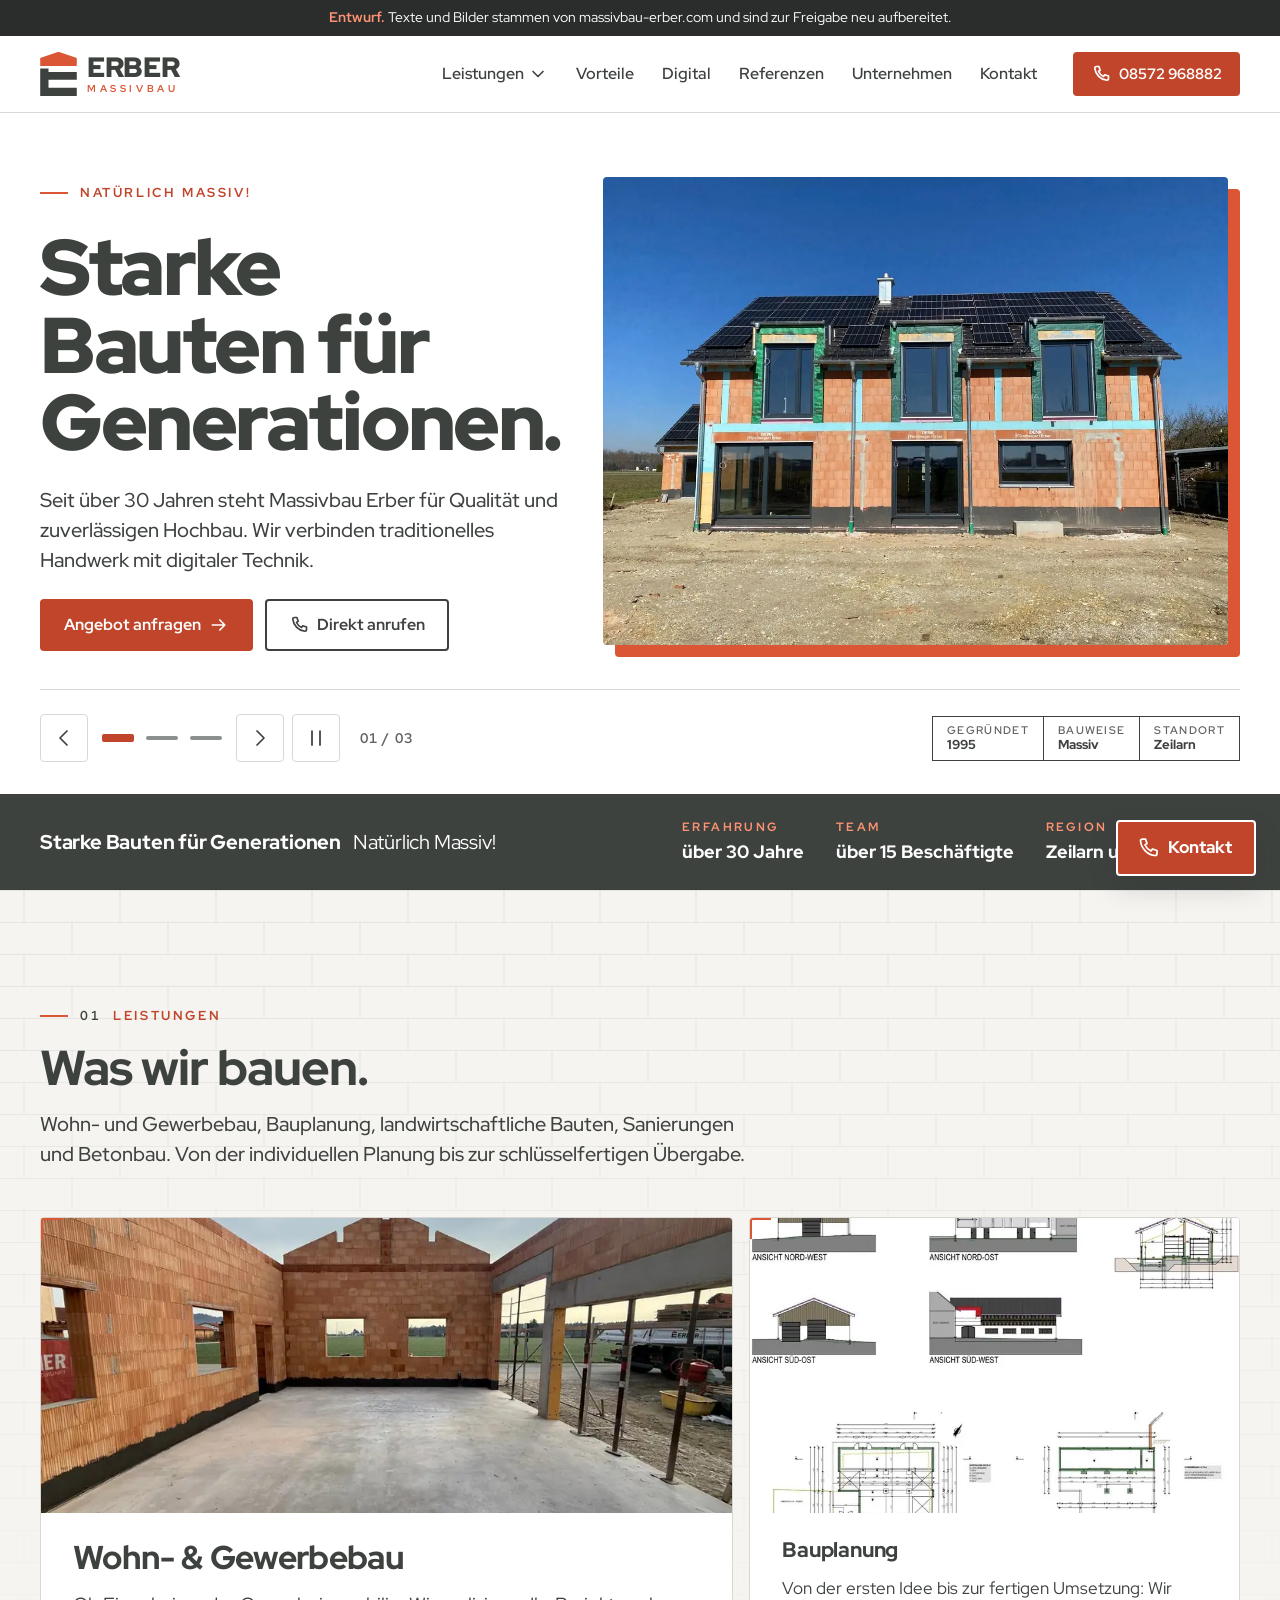
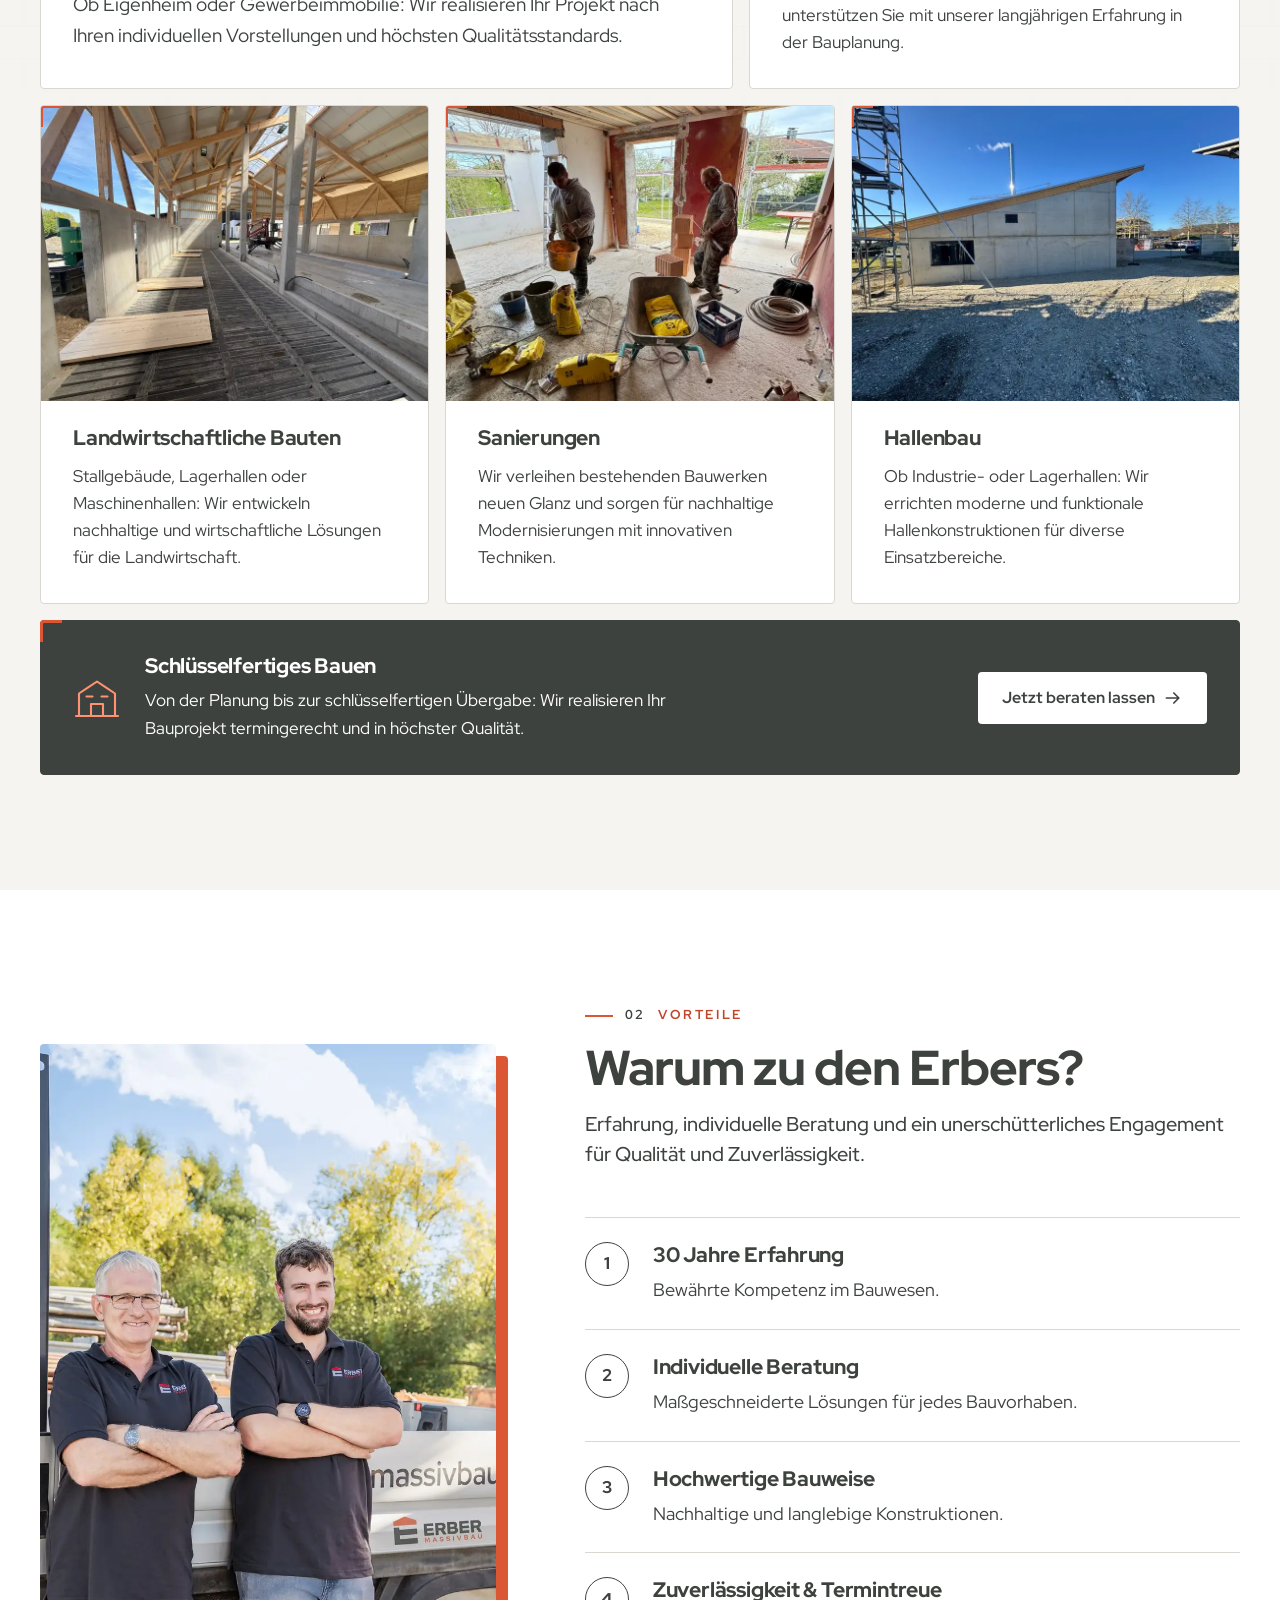
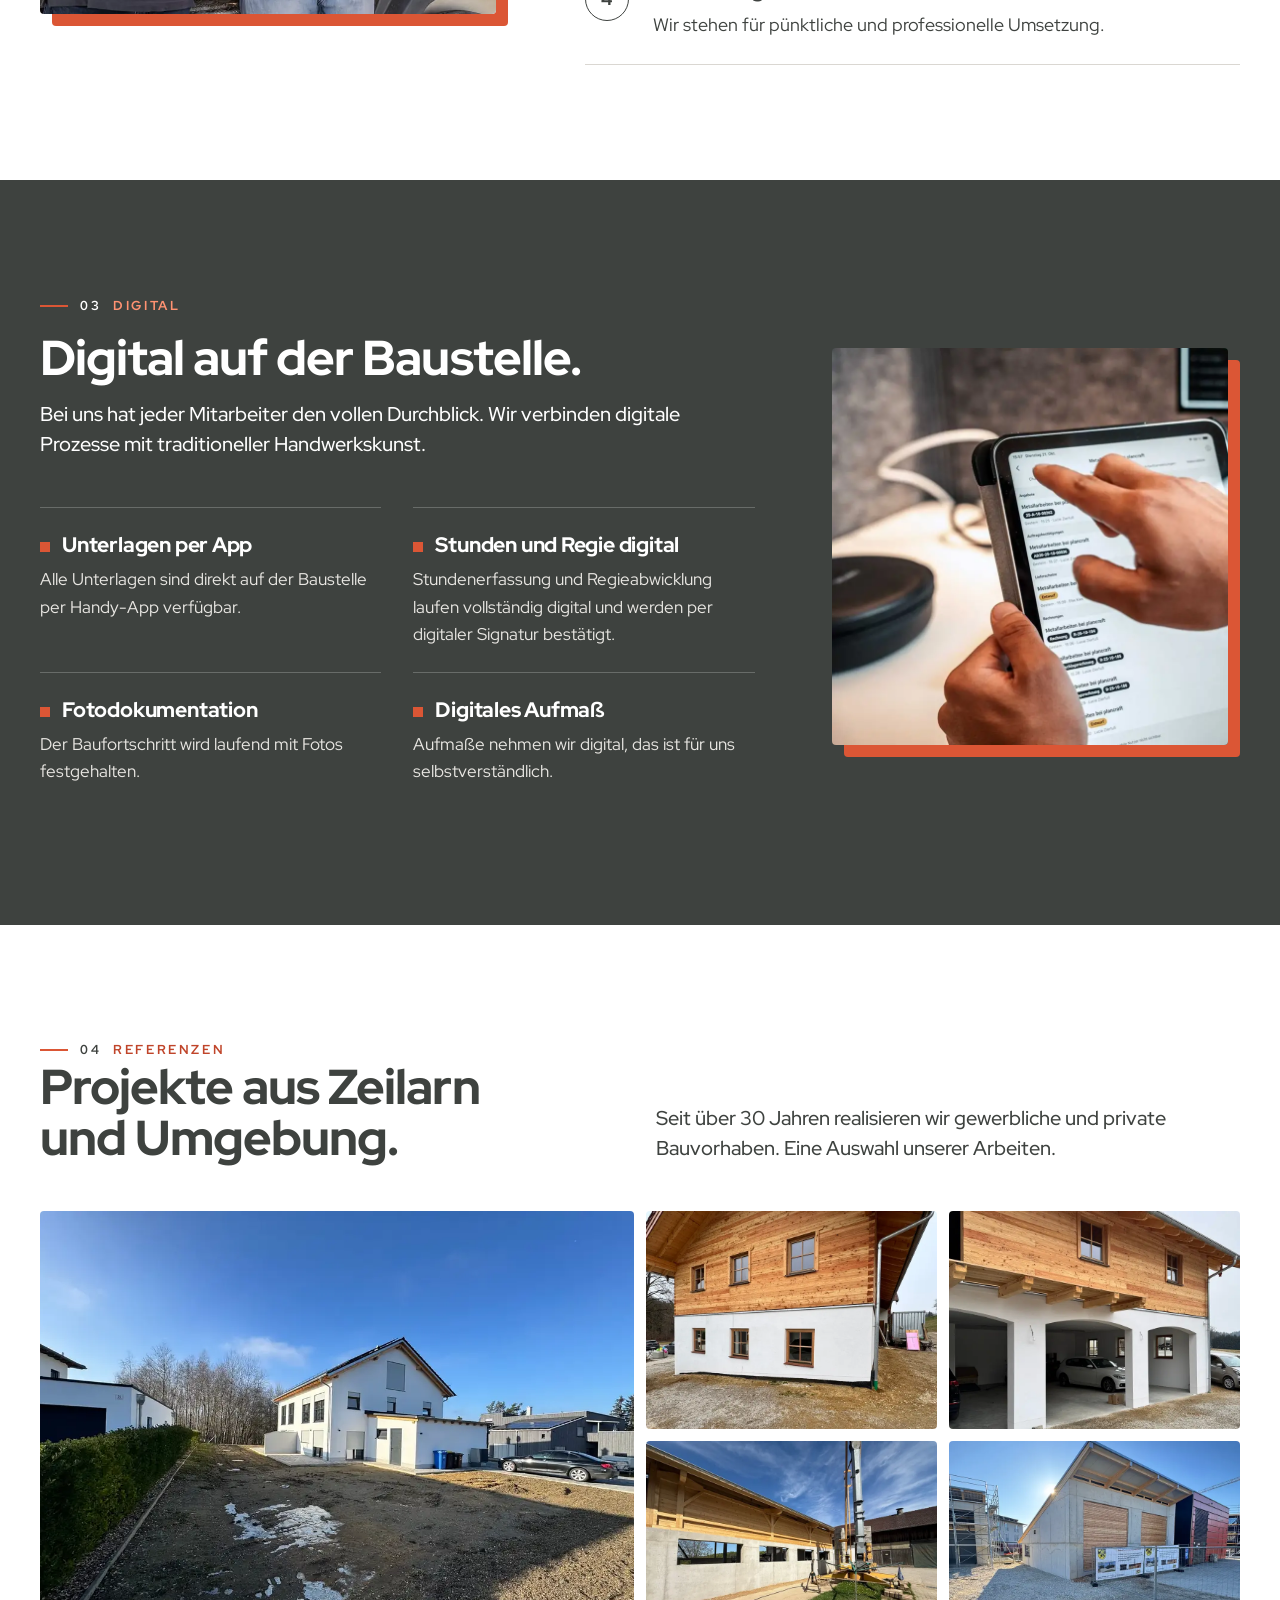
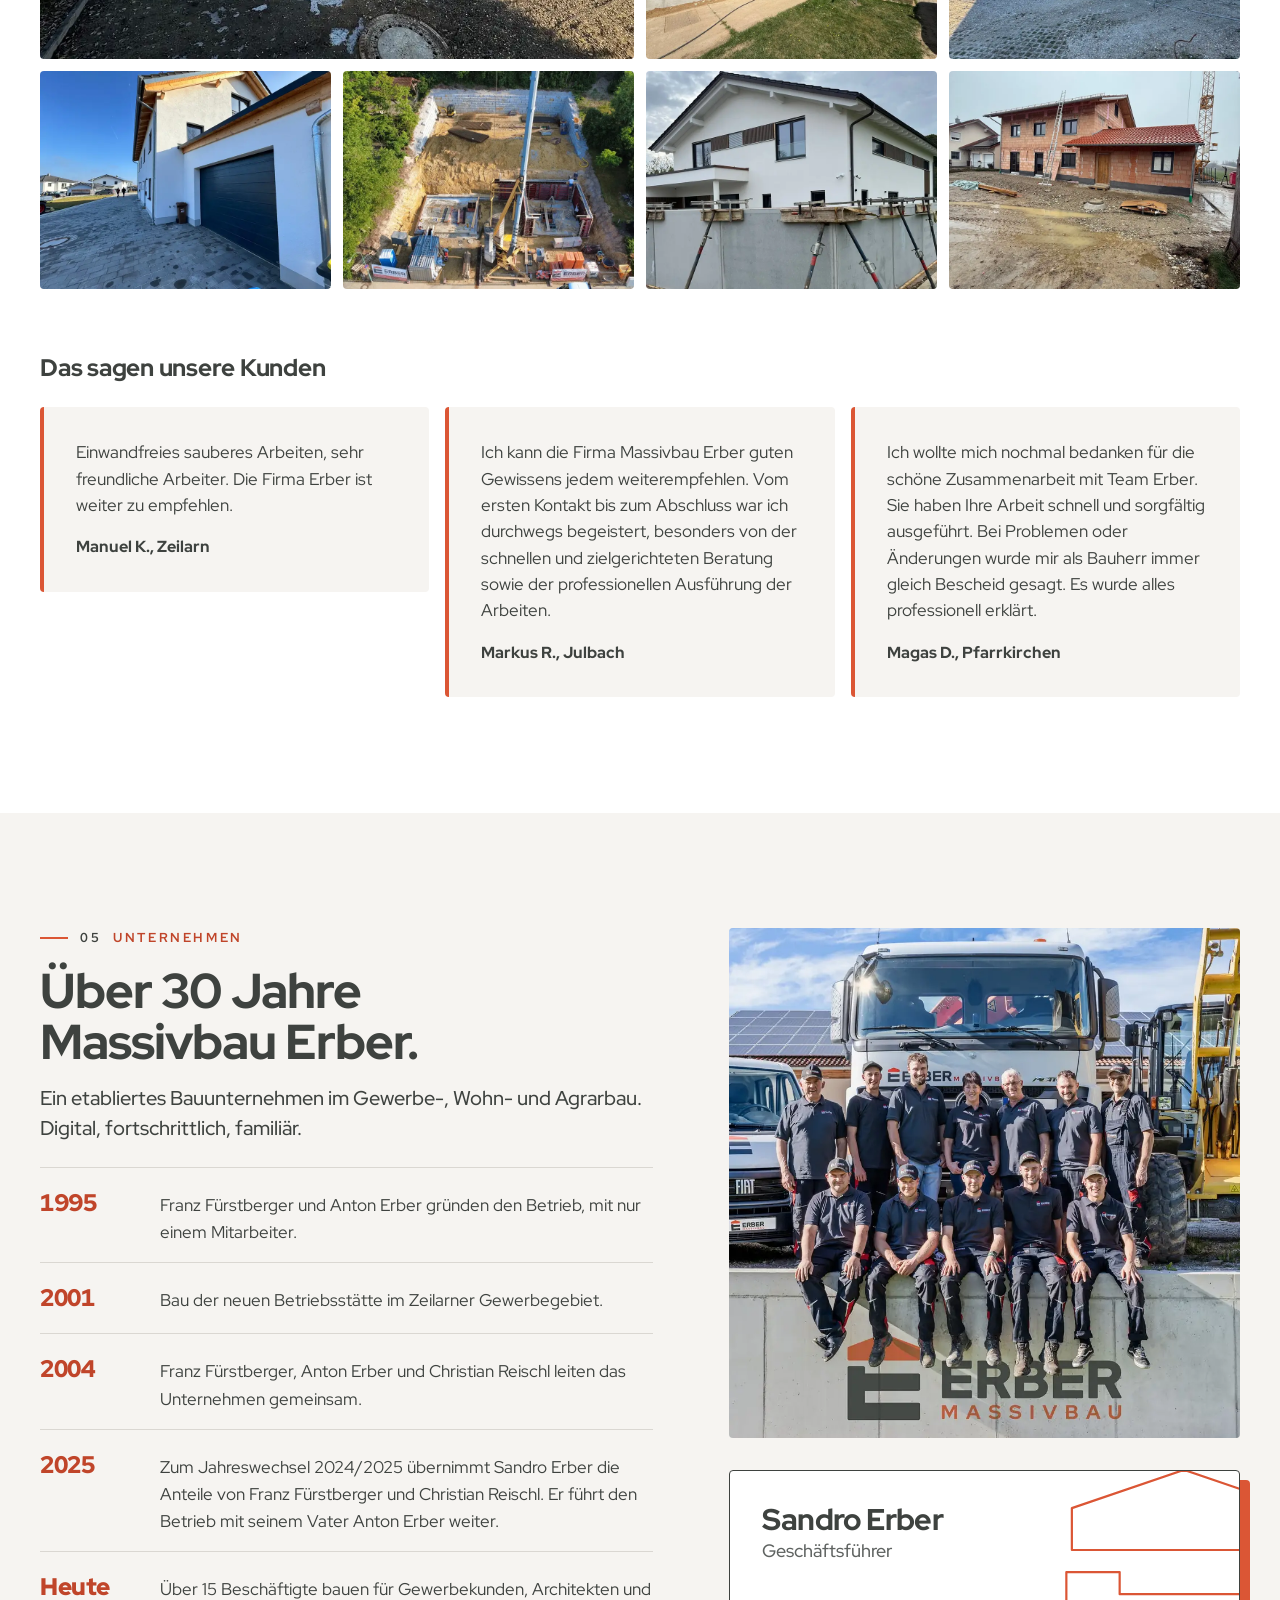
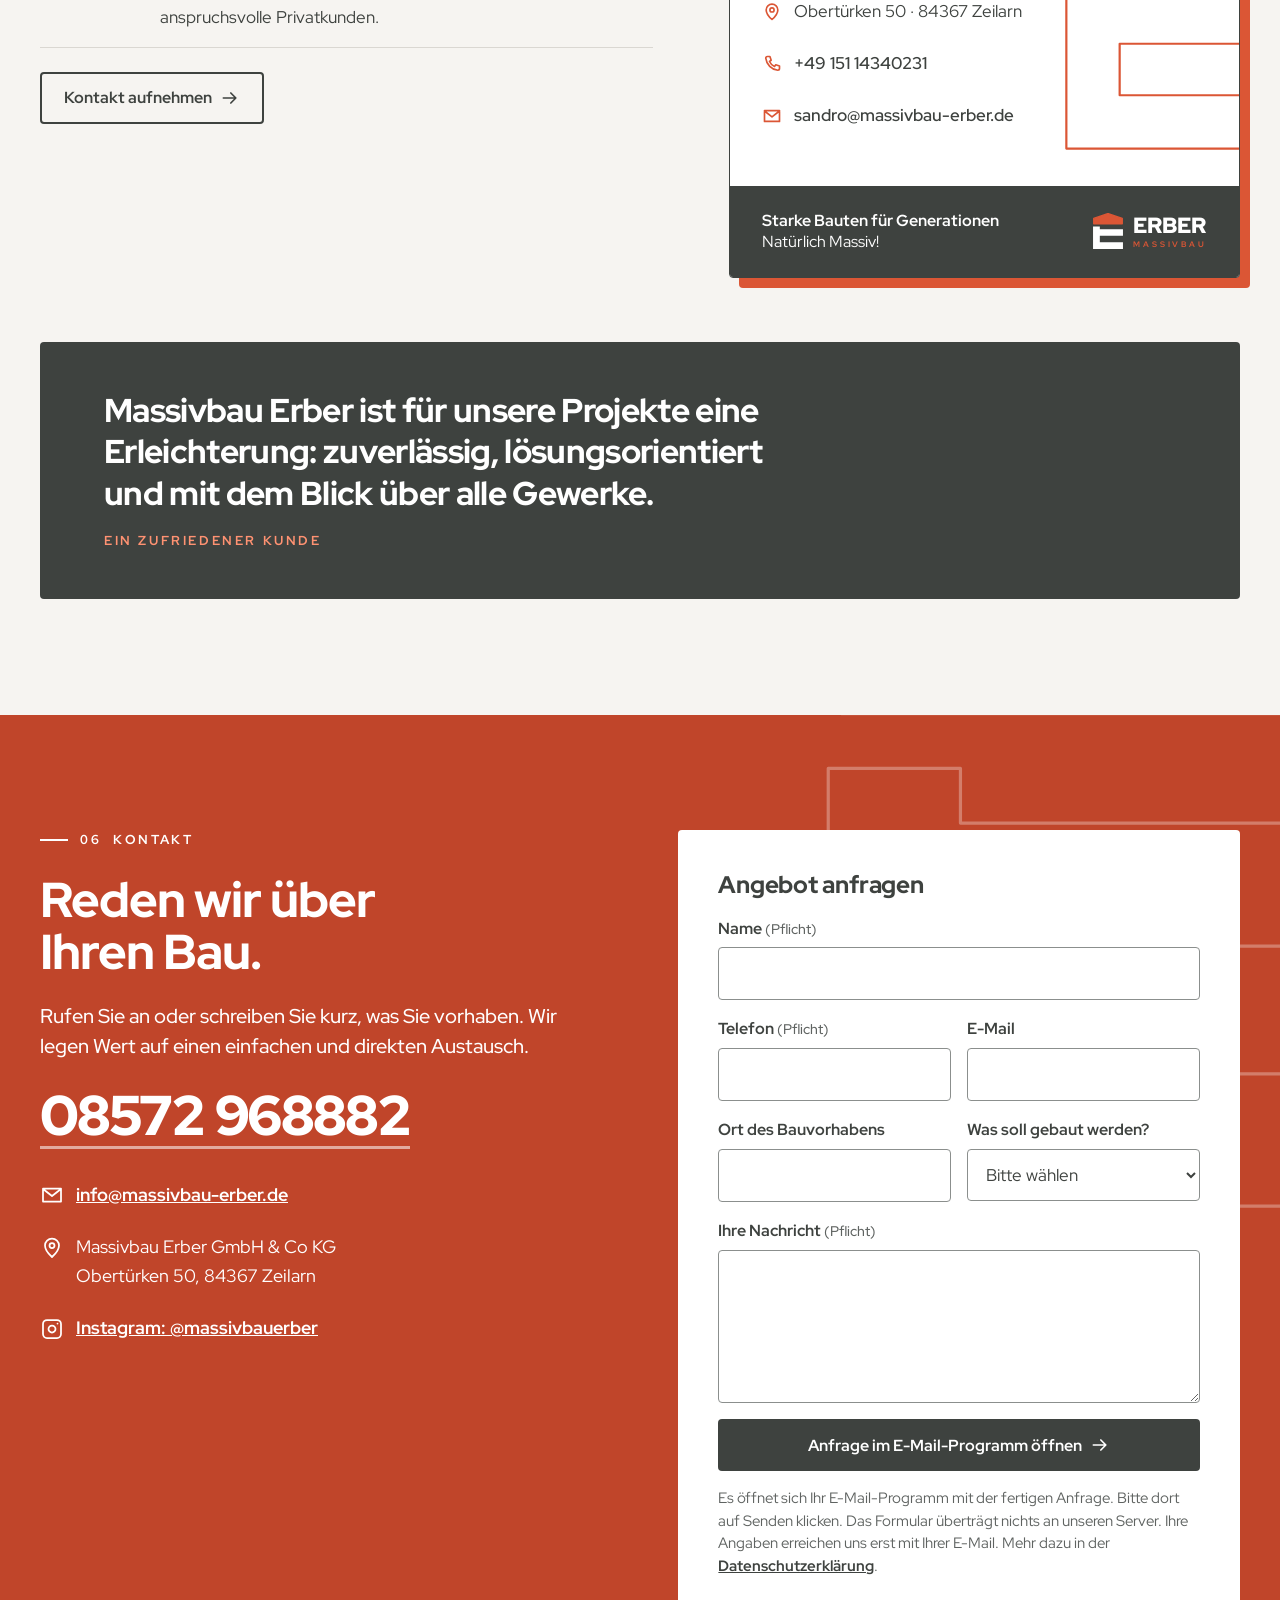
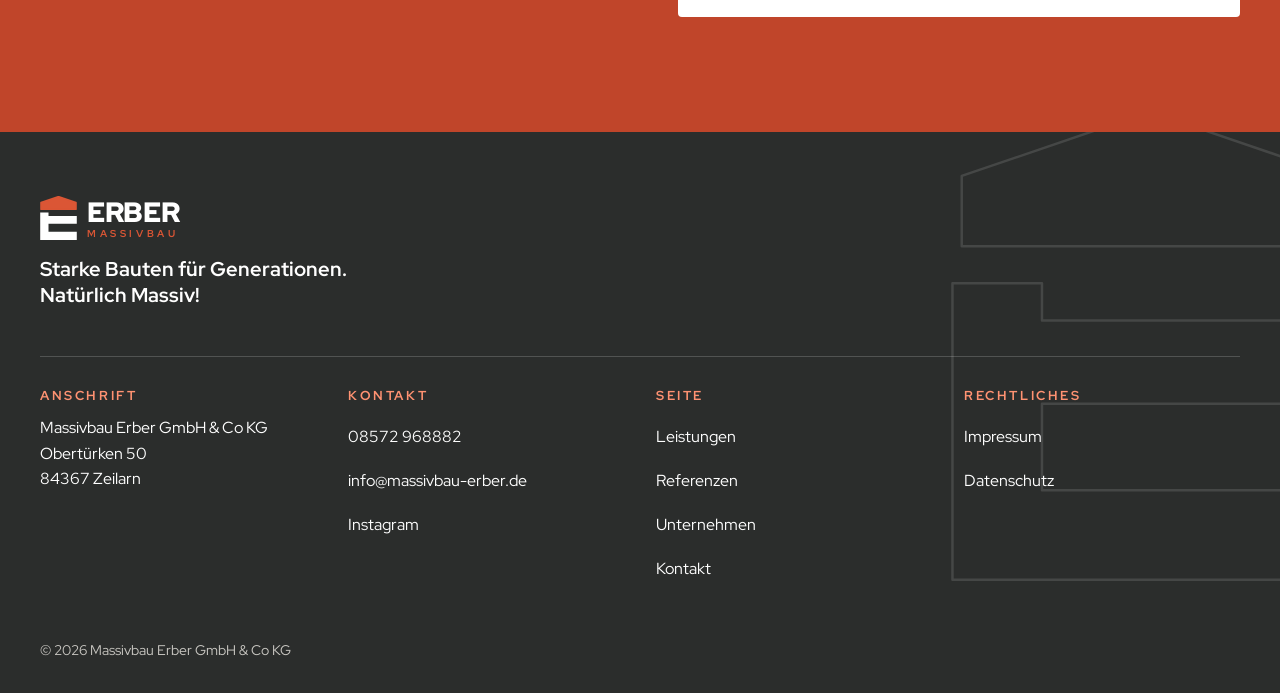
==== commit 10b6c1f4: "Rebuild Massivbau Erber landing page with content from massivbau-erber.com Real services, company hi" ====
--- a/examples/massivbau-erber/index.html
+++ b/examples/massivbau-erber/index.html
@@ -3,8 +3,8 @@
 <head>
   <meta charset="utf-8">
   <meta name="viewport" content="width=device-width, initial-scale=1, viewport-fit=cover">
-  <title>Massivbau Erber · Rohbau, Mauerwerk und Beton aus Zeilarn</title>
-  <meta name="description" content="Massivbau Erber GmbH &amp; Co KG aus Zeilarn im Landkreis Rottal-Inn: Rohbau, Mauerwerk, Beton, Anbau und Umbau. Starke Bauten für Generationen.">
+  <title>Massivbau Erber · Hochbau, Gewerbebau und Hallenbau aus Zeilarn</title>
+  <meta name="description" content="Massivbau Erber GmbH &amp; Co KG aus Zeilarn: Wohn- und Gewerbebau, Bauplanung, landwirtschaftliche Bauten, Hallenbau und Sanierungen. Seit über 30 Jahren. Starke Bauten für Generationen.">
   <meta name="theme-color" content="#3E413F">
   <link rel="icon" href="assets/favicon.svg" type="image/svg+xml">
   <link rel="preload" href="assets/fonts/red-hat-display-latin-wght-normal.woff2" as="font" type="font/woff2" crossorigin>
@@ -13,7 +13,7 @@
 </head>
 <body>
 
-<!-- SVG-Vorlagen: Bildmarke (nach Visitenkarte nachgezeichnet, bitte durch Original-Vektordatei ersetzen) und Icons -->
+<!-- SVG-Vorlagen: Bildmarke (nach dem Original-Signet nachgezeichnet) und Icons -->
 <svg width="0" height="0" class="sr-only" aria-hidden="true" focusable="false">
   <defs>
     <symbol id="mark" viewBox="0 0 64 77">
@@ -40,15 +40,16 @@
     <symbol id="i-pause" viewBox="0 0 24 24"><path d="M8 5v14M16 5v14"/></symbol>
     <symbol id="i-play" viewBox="0 0 24 24"><path d="M8 5l11 7-11 7z"/></symbol>
     <symbol id="i-close" viewBox="0 0 24 24"><path d="M5 5l14 14M19 5L5 19"/></symbol>
+    <symbol id="i-insta" viewBox="0 0 24 24"><path d="M7 3h10a4 4 0 0 1 4 4v10a4 4 0 0 1-4 4H7a4 4 0 0 1-4-4V7a4 4 0 0 1 4-4zM12 8.500a3.500 3.500 0 1 0 0 7 3.500 3.500 0 0 0 0-7zM17.500 6.500h.01"/></symbol>
     <symbol id="i-form" viewBox="0 0 24 24"><path d="M5 3h14v18H5zM9 8h6M9 12h6M9 16h3"/></symbol>
   </defs>
 </svg>
 
 <a class="skip-link" href="#inhalt">Zum Inhalt springen</a>
 
-<!-- ENTWURFS-HINWEIS: vor dem Livegang entfernen, sobald die Inhalte bestätigt sind -->
+<!-- ENTWURFS-HINWEIS: vor der Veröffentlichung entfernen -->
 <aside class="draft-note" aria-label="Entwurfs-Hinweis">
-  <strong>Entwurf.</strong> Leistungen, Ablauf und Einsatzgebiet sind branchentypische Annahmen und noch nicht vom Betrieb bestätigt. Fotos sind Demofotos.
+  <strong>Entwurf.</strong> Texte und Bilder stammen von massivbau-erber.com und sind zur Freigabe neu aufbereitet.
 </aside>
 
 <header class="site-header" id="site-header">
@@ -73,35 +74,35 @@
           <div class="mega" id="mega-leistungen" hidden>
             <div class="container mega__inner">
               <div class="mega__main">
-                <p class="mega__title">Was wir bauen</p>
+                <p class="mega__title">Unsere Kernkompetenzen</p>
                 <ul class="mega__grid">
-                  <li><a class="mega__item" href="#l-rohbau"><svg class="icon icon--lg" aria-hidden="true"><use href="#i-rohbau"/></svg><span><strong>Rohbau</strong><span>Vom Fundament bis zur letzten Decke</span></span></a></li>
-                  <li><a class="mega__item" href="#l-mauerwerk"><svg class="icon icon--lg" aria-hidden="true"><use href="#i-mauer"/></svg><span><strong>Mauerwerk</strong><span>Ziegel auf Ziegel, im Verband gesetzt</span></span></a></li>
-                  <li><a class="mega__item" href="#l-beton"><svg class="icon icon--lg" aria-hidden="true"><use href="#i-beton"/></svg><span><strong>Beton und Stahlbeton</strong><span>Decken, Stützen, Treppen</span></span></a></li>
-                  <li><a class="mega__item" href="#l-keller"><svg class="icon icon--lg" aria-hidden="true"><use href="#i-keller"/></svg><span><strong>Keller und Bodenplatte</strong><span>Worauf alles steht</span></span></a></li>
-                  <li><a class="mega__item" href="#l-anbau"><svg class="icon icon--lg" aria-hidden="true"><use href="#i-anbau"/></svg><span><strong>Anbau und Umbau</strong><span>Mehr Platz am bestehenden Haus</span></span></a></li>
-                  <li><a class="mega__item" href="#l-gewerbe"><svg class="icon icon--lg" aria-hidden="true"><use href="#i-halle"/></svg><span><strong>Gewerbe und Landwirtschaft</strong><span>Hallen, Stallungen, Betriebsgebäude</span></span></a></li>
+                  <li><a class="mega__item" href="#l-wohn-gewerbe"><svg class="icon icon--lg" aria-hidden="true"><use href="#i-rohbau"/></svg><span><strong>Wohn- &amp; Gewerbebau</strong><span>Eigenheim oder Gewerbeimmobilie</span></span></a></li>
+                  <li><a class="mega__item" href="#l-planung"><svg class="icon icon--lg" aria-hidden="true"><use href="#i-form"/></svg><span><strong>Bauplanung</strong><span>Von der ersten Idee bis zur Umsetzung</span></span></a></li>
+                  <li><a class="mega__item" href="#l-landwirtschaft"><svg class="icon icon--lg" aria-hidden="true"><use href="#i-keller"/></svg><span><strong>Landwirtschaftliche Bauten</strong><span>Stall-, Lager- und Maschinenhallen</span></span></a></li>
+                  <li><a class="mega__item" href="#l-sanierung"><svg class="icon icon--lg" aria-hidden="true"><use href="#i-anbau"/></svg><span><strong>Sanierungen</strong><span>Bestehende Bauwerke modernisieren</span></span></a></li>
+                  <li><a class="mega__item" href="#l-hallen"><svg class="icon icon--lg" aria-hidden="true"><use href="#i-halle"/></svg><span><strong>Hallenbau</strong><span>Industrie- und Lagerhallen</span></span></a></li>
+                  <li><a class="mega__item" href="#l-schluesselfertig"><svg class="icon icon--lg" aria-hidden="true"><use href="#i-mauer"/></svg><span><strong>Schlüsselfertiges Bauen</strong><span>Von der Planung bis zur Übergabe</span></span></a></li>
                 </ul>
                 <a class="mega__all" href="#leistungen">Alle Leistungen ansehen <svg class="icon icon--sm" aria-hidden="true"><use href="#i-arrow"/></svg></a>
               </div>
               <aside class="mega__aside" aria-label="Direkter Kontakt">
                 <p class="mega__aside-title">Bauvorhaben besprechen?</p>
-                <p>Ihr Ansprechpartner: Sandro Erber.</p>
-                <a class="mega__phone" href="tel:+4915114340231">+49 151 14340231</a>
-                <a class="btn btn--light btn--sm" href="#kontakt">Anfrage schreiben <svg class="icon icon--sm" aria-hidden="true"><use href="#i-arrow"/></svg></a>
+                <p>Wir beraten Sie individuell zu Ihrem Projekt.</p>
+                <a class="mega__phone" href="tel:+498572968882">08572 968882</a>
+                <a class="btn btn--light btn--sm" href="#kontakt">Jetzt beraten lassen <svg class="icon icon--sm" aria-hidden="true"><use href="#i-arrow"/></svg></a>
               </aside>
             </div>
           </div>
         </li>
-        <li><a class="site-nav__link" href="#massiv" data-spy="massiv">Massiv</a></li>
-        <li><a class="site-nav__link" href="#ablauf" data-spy="ablauf">Ablauf</a></li>
+        <li><a class="site-nav__link" href="#vorteile" data-spy="vorteile">Vorteile</a></li>
+        <li><a class="site-nav__link" href="#digital" data-spy="digital">Digital</a></li>
         <li><a class="site-nav__link" href="#referenzen" data-spy="referenzen">Referenzen</a></li>
-        <li><a class="site-nav__link" href="#betrieb" data-spy="betrieb">Betrieb</a></li>
+        <li><a class="site-nav__link" href="#unternehmen" data-spy="unternehmen">Unternehmen</a></li>
         <li><a class="site-nav__link" href="#kontakt" data-spy="kontakt">Kontakt</a></li>
       </ul>
-      <a class="btn btn--primary btn--sm site-nav__cta" href="tel:+4915114340231">
+      <a class="btn btn--primary btn--sm site-nav__cta" href="tel:+498572968882">
         <svg class="icon icon--sm" aria-hidden="true"><use href="#i-phone"/></svg>
-        <span><span class="sr-only">Anrufen: </span>+49 151 14340231</span>
+        <span><span class="sr-only">Anrufen: </span>08572 968882</span>
       </a>
     </nav>
   </div>
@@ -115,15 +116,15 @@
     <span>Kontakt</span>
   </button>
   <div class="dock__panel" id="dock-panel" hidden>
-    <p class="dock__title">Sandro Erber erreichen</p>
-    <a class="dock__action" href="tel:+4915114340231"><svg class="icon" aria-hidden="true"><use href="#i-phone"/></svg><span><strong>Anrufen</strong><span>+49 151 14340231</span></span></a>
-    <a class="dock__action" href="mailto:sandro@massivbau-erber.de"><svg class="icon" aria-hidden="true"><use href="#i-mail"/></svg><span><strong>E-Mail schreiben</strong><span>sandro@massivbau-erber.de</span></span></a>
-    <a class="dock__action" href="#kontakt"><svg class="icon" aria-hidden="true"><use href="#i-form"/></svg><span><strong>Anfrage schreiben</strong><span>Zum Formular</span></span></a>
+    <p class="dock__title">Massivbau Erber erreichen</p>
+    <a class="dock__action" href="tel:+498572968882"><svg class="icon" aria-hidden="true"><use href="#i-phone"/></svg><span><strong>Anrufen</strong><span>08572 968882</span></span></a>
+    <a class="dock__action" href="mailto:info@massivbau-erber.de"><svg class="icon" aria-hidden="true"><use href="#i-mail"/></svg><span><strong>E-Mail schreiben</strong><span>info@massivbau-erber.de</span></span></a>
+    <a class="dock__action" href="#kontakt"><svg class="icon" aria-hidden="true"><use href="#i-form"/></svg><span><strong>Angebot anfragen</strong><span>Zum Formular</span></span></a>
   </div>
 </aside>
 
 <nav class="callbar" id="callbar" aria-label="Schnellkontakt mobil">
-  <a class="callbar__btn callbar__btn--call" href="tel:+4915114340231"><svg class="icon icon--sm" aria-hidden="true"><use href="#i-phone"/></svg> Anrufen</a>
+  <a class="callbar__btn callbar__btn--call" href="tel:+498572968882"><svg class="icon icon--sm" aria-hidden="true"><use href="#i-phone"/></svg> Anrufen</a>
   <a class="callbar__btn" href="#kontakt"><svg class="icon icon--sm" aria-hidden="true"><use href="#i-form"/></svg> Anfrage</a>
 </nav>
 
@@ -138,68 +139,44 @@
           <div class="slide__text">
             <p class="eyebrow">Natürlich Massiv!</p>
             <h1 class="display">Starke Bauten für Generationen.</h1>
-            <p class="lead">Massivbau Erber aus Zeilarn mauert, betoniert und baut um. Rohbau, Anbau und Umbau im Landkreis Rottal-Inn und Umgebung.</p>
+            <p class="lead">Seit über 30 Jahren steht Massivbau Erber für Qualität und zuverlässigen Hochbau. Wir verbinden traditionelles Handwerk mit digitaler Technik.</p>
             <div class="btn-row">
-              <a class="btn btn--primary" href="#kontakt">Bauvorhaben anfragen <svg class="icon icon--sm" aria-hidden="true"><use href="#i-arrow"/></svg></a>
-              <a class="btn btn--secondary" href="tel:+4915114340231"><svg class="icon icon--sm" aria-hidden="true"><use href="#i-phone"/></svg> Direkt anrufen</a>
+              <a class="btn btn--primary" href="#kontakt">Angebot anfragen <svg class="icon icon--sm" aria-hidden="true"><use href="#i-arrow"/></svg></a>
+              <a class="btn btn--secondary" href="tel:+498572968882"><svg class="icon icon--sm" aria-hidden="true"><use href="#i-phone"/></svg> Direkt anrufen</a>
             </div>
           </div>
-          <div class="slide__art" aria-hidden="true">
-            <svg class="plan" viewBox="0 0 640 480" focusable="false">
-              <g class="plan__line">
-                <path class="draw" pathLength="1" style="--d:0s" d="M20 400H620"/>
-                <path class="draw" pathLength="1" style="--d:.25s" d="M150 400V236H490V400"/>
-                <path class="draw" pathLength="1" style="--d:.55s" d="M122 240L320 124L518 240"/>
-                <path class="draw" pathLength="1" style="--d:.85s" d="M400 171V132H432V190"/>
-                <path class="draw" pathLength="1" style="--d:1s" d="M296 400V306H344V400"/>
-                <path class="draw" pathLength="1" style="--d:1.1s" d="M190 290H250V350H190ZM220 290V350M190 320H250"/>
-                <path class="draw" pathLength="1" style="--d:1.2s" d="M390 290H450V350H390ZM420 290V350M390 320H450"/>
-                <path class="draw" pathLength="1" style="--d:1.3s" d="M302 192a18 18 0 1 0 36 0a18 18 0 1 0 -36 0"/>
-              </g>
-              <g class="plan__hatch fade" style="--d:1.3s">
-                <path d="M40 400l-14 14M80 400l-14 14M120 400l-14 14M160 400l-14 14M200 400l-14 14M240 400l-14 14M280 400l-14 14M320 400l-14 14M360 400l-14 14M400 400l-14 14M440 400l-14 14M480 400l-14 14M520 400l-14 14M560 400l-14 14M600 400l-14 14"/>
-              </g>
-              <g class="plan__dim fade" style="--d:1.5s">
-                <path d="M150 446H490M144 452l12-12M484 452l12-12M150 410v44M490 410v44"/>
-                <path d="M566 400V124M560 406l12-12M560 130l12-12M528 124h46"/>
-                <path d="M584 400l8-12h-16z"/>
-                <text x="320" y="468" text-anchor="middle">Massivmauerwerk</text>
-                <text x="556" y="382" text-anchor="end">±0,00</text>
-                <text x="582" y="118">First</text>
-              </g>
-            </svg>
-          </div>
+          <figure class="slide__art slide__art--photo photo">
+            <img src="assets/img/hero-rohbau.webp" alt="Ziegel-Rohbau eines Wohnhauses mit gedecktem Satteldach" width="1200" height="900" fetchpriority="high">
+          </figure>
         </div>
 
         <div class="slide" role="group" aria-roledescription="Folie" aria-label="2 von 3">
           <div class="slide__text">
-            <p class="eyebrow">Rohbau · Mauerwerk · Beton</p>
-            <h2 class="display">Vom Fundament bis zur letzten Decke.</h2>
-            <p class="lead">Ziegel auf Ziegel, im Verband gesetzt. Decken, Stützen und Treppen geschalt, bewehrt und betoniert nach Statik.</p>
+            <p class="eyebrow">Gewerbe · Hallen · Landwirtschaft</p>
+            <h2 class="display">Gebaut für Ihren Betrieb.</h2>
+            <p class="lead">Gewerbebauten, Hallen, Stallgebäude und Lagerhallen. Von der Planung bis zur schlüsselfertigen Übergabe, alles aus einer Hand.</p>
             <div class="btn-row">
               <a class="btn btn--primary" href="#leistungen">Leistungen ansehen <svg class="icon icon--sm" aria-hidden="true"><use href="#i-arrow"/></svg></a>
-              <a class="btn btn--secondary" href="#massiv">Warum massiv?</a>
+              <a class="btn btn--secondary" href="#referenzen">Projekte ansehen</a>
             </div>
           </div>
           <figure class="slide__art slide__art--photo photo">
-            <img src="assets/demo/rohbau-bodenplatte.webp" alt="Demofoto: Baustelle mit bewehrter Bodenplatte vor dem Betonieren" width="1200" height="900">
-            <figcaption class="photo__tag">Demofoto</figcaption>
+            <img src="assets/img/hero-gewerbe.webp" alt="Luftaufnahme einer Baustelle mit bewehrter Bodenplatte und Kran" width="900" height="675" loading="lazy">
           </figure>
         </div>
 
         <div class="slide" role="group" aria-roledescription="Folie" aria-label="3 von 3">
           <div class="slide__text">
-            <p class="eyebrow">Anbau · Umbau · Gewerbe</p>
-            <h2 class="display">Mehr Platz. Massiv gebaut.</h2>
-            <p class="lead">Durchbruch, Aufstockung oder neuer Trakt am bestehenden Haus. Dazu Hallen, Stallungen und Betriebsgebäude für den täglichen Einsatz.</p>
+            <p class="eyebrow">Digital · Fortschrittlich · Familiär</p>
+            <h2 class="display">Handwerk mit vollem Durchblick.</h2>
+            <p class="lead">Pläne, Stunden und Aufmaß sind bei uns digital. Geführt wird der Betrieb von Anton und Sandro Erber.</p>
             <div class="btn-row">
-              <a class="btn btn--primary" href="#kontakt">Vorhaben schildern <svg class="icon icon--sm" aria-hidden="true"><use href="#i-arrow"/></svg></a>
-              <a class="btn btn--secondary" href="#ablauf">So läuft Ihr Bau</a>
+              <a class="btn btn--primary" href="#unternehmen">Unternehmen kennenlernen <svg class="icon icon--sm" aria-hidden="true"><use href="#i-arrow"/></svg></a>
+              <a class="btn btn--secondary" href="#digital">So arbeiten wir</a>
             </div>
           </div>
           <figure class="slide__art slide__art--photo photo">
-            <img src="assets/demo/umbau-durchbruch.webp" alt="Demofoto: Umbau im Bestand mit freigelegtem Mauerwerk und Wanddurchbruch" width="1200" height="900">
-            <figcaption class="photo__tag">Demofoto</figcaption>
+            <img src="assets/img/hero-team.webp" alt="Vier Mitarbeiter von Massivbau Erber vor einem Firmenfahrzeug" width="1066" height="800" loading="lazy">
           </figure>
         </div>
 
@@ -210,15 +187,15 @@
           <button class="icon-btn" type="button" data-slider="prev" aria-label="Vorherige Folie"><svg class="icon" aria-hidden="true"><use href="#i-prev"/></svg></button>
           <div class="slider-dots">
             <button class="slider-dot" type="button" data-slide="0" aria-label="Folie 1: Starke Bauten für Generationen" aria-current="true"></button>
-            <button class="slider-dot" type="button" data-slide="1" aria-label="Folie 2: Vom Fundament bis zur letzten Decke"></button>
-            <button class="slider-dot" type="button" data-slide="2" aria-label="Folie 3: Mehr Platz. Massiv gebaut."></button>
+            <button class="slider-dot" type="button" data-slide="1" aria-label="Folie 2: Gebaut für Ihren Betrieb"></button>
+            <button class="slider-dot" type="button" data-slide="2" aria-label="Folie 3: Handwerk mit vollem Durchblick"></button>
           </div>
           <button class="icon-btn" type="button" data-slider="next" aria-label="Nächste Folie"><svg class="icon" aria-hidden="true"><use href="#i-next"/></svg></button>
           <button class="icon-btn" type="button" data-slider="toggle" aria-label="Automatischen Wechsel anhalten"><svg class="icon" aria-hidden="true"><use href="#i-pause"/></svg></button>
           <span class="slider-count" aria-hidden="true"><span data-slider="current">01</span> / 03</span>
         </div>
         <dl class="stamp">
-          <div><dt>Projekt</dt><dd>Ihr Bau</dd></div>
+          <div><dt>Gegründet</dt><dd>1995</dd></div>
           <div><dt>Bauweise</dt><dd>Massiv</dd></div>
           <div><dt>Standort</dt><dd>Zeilarn</dd></div>
         </dl>
@@ -230,9 +207,11 @@
   <div class="claim">
     <div class="container claim__inner">
       <p class="claim__text">Starke Bauten für Generationen <span>Natürlich Massiv!</span></p>
-      <ul class="claim__list" aria-label="Schwerpunkte">
-        <li>Rohbau</li><li>Mauerwerk</li><li>Beton</li><li>Anbau</li><li>Umbau</li>
-      </ul>
+      <dl class="facts">
+        <div><dt>Erfahrung</dt><dd>über 30 Jahre</dd></div>
+        <div><dt>Team</dt><dd>über 15 Beschäftigte</dd></div>
+        <div><dt>Region</dt><dd>Zeilarn und Umgebung</dd></div>
+      </dl>
     </div>
   </div>
 
@@ -242,189 +221,194 @@
       <header class="section-head">
         <p class="eyebrow"><span class="eyebrow__no">01</span> Leistungen</p>
         <h2 id="h-leistungen">Was wir bauen.</h2>
-        <p class="lead">Alles, was gemauert, geschalt und betoniert wird. Für Bauherren, Betriebe und Landwirte.</p>
+        <p class="lead">Wohn- und Gewerbebau, Bauplanung, landwirtschaftliche Bauten, Sanierungen und Betonbau. Von der individuellen Planung bis zur schlüsselfertigen Übergabe.</p>
       </header>
 
-      <!-- Leistungen sind branchentypische Annahmen: bitte vom Betrieb bestätigen lassen -->
       <div class="services reveal-group">
-        <article class="service service--feature" id="l-rohbau">
+        <article class="service service--feature service--photo" id="l-wohn-gewerbe">
+          <img class="service__img" src="assets/img/l-wohn-gewerbe.webp" alt="Rohbau einer Halle aus Ziegelmauerwerk mit Bodenplatte" width="900" height="675" loading="lazy">
+          <div class="service__body">
+            <h3>Wohn- &amp; Gewerbebau</h3>
+            <p>Ob Eigenheim oder Gewerbeimmobilie: Wir realisieren Ihr Projekt nach Ihren individuellen Vorstellungen und höchsten Qualitätsstandards.</p>
+          </div>
+        </article>
+        <article class="service service--photo" id="l-planung">
+          <img class="service__img" src="assets/img/l-planung.webp" alt="Planzeichnungen mit Ansichten, Schnitt und Grundriss eines Gebäudes" width="800" height="600" loading="lazy">
+          <div class="service__body">
+            <h3>Bauplanung</h3>
+            <p>Von der ersten Idee bis zur fertigen Umsetzung: Wir unterstützen Sie mit unserer langjährigen Erfahrung in der Bauplanung.</p>
+          </div>
+        </article>
+        <article class="service service--photo" id="l-landwirtschaft">
+          <img class="service__img" src="assets/img/l-landwirtschaft.webp" alt="Stallgebäude im Bau mit Betonwänden und Holzdachstuhl" width="800" height="600" loading="lazy">
+          <div class="service__body">
+            <h3>Landwirtschaftliche Bauten</h3>
+            <p>Stallgebäude, Lagerhallen oder Maschinenhallen: Wir entwickeln nachhaltige und wirtschaftliche Lösungen für die Landwirtschaft.</p>
+          </div>
+        </article>
+        <article class="service service--half service--photo" id="l-sanierung">
+          <img class="service__img" src="assets/img/l-sanierung.webp" alt="Sanierungsarbeiten in einem Bestandsgebäude" width="800" height="600" loading="lazy">
+          <div class="service__body">
+            <h3>Sanierungen</h3>
+            <p>Wir verleihen bestehenden Bauwerken neuen Glanz und sorgen für nachhaltige Modernisierungen mit innovativen Techniken.</p>
+          </div>
+        </article>
+        <article class="service service--wide service--photo" id="l-hallen">
+          <img class="service__img" src="assets/img/l-hallen.webp" alt="Halle mit Pultdach und Betonfassade im Bau, daneben ein Gerüst" width="800" height="600" loading="lazy">
+          <div class="service__body">
+            <h3>Hallenbau</h3>
+            <p>Ob Industrie- oder Lagerhallen: Wir errichten moderne und funktionale Hallenkonstruktionen für diverse Einsatzbereiche.</p>
+          </div>
+        </article>
+        <article class="service service--dark" id="l-schluesselfertig">
           <svg class="icon icon--xl" aria-hidden="true"><use href="#i-rohbau"/></svg>
-          <h3>Rohbau</h3>
-          <p>Vom Fundament bis zur letzten Decke steht Ihr Haus, bereit für Zimmerer und Dachdecker.</p>
-          <svg class="service__art" viewBox="0 0 420 170" aria-hidden="true" focusable="false">
-            <path d="M10 160H410M70 160V70H350V160M70 115H350M150 160V115M270 160V115M110 115V70M210 115V70M310 115V70M70 70V40M350 70V40M210 70V40M56 40H364" />
-            <path class="thin" d="M30 160l-10 10M110 160l-10 10M190 160l-10 10M270 160l-10 10M350 160l-10 10M400 160l-10 10"/>
-          </svg>
+          <div>
+            <h3>Schlüsselfertiges Bauen</h3>
+            <p>Von der Planung bis zur schlüsselfertigen Übergabe: Wir realisieren Ihr Bauprojekt termingerecht und in höchster Qualität.</p>
+          </div>
+          <a class="btn btn--light" href="#kontakt">Jetzt beraten lassen <svg class="icon icon--sm" aria-hidden="true"><use href="#i-arrow"/></svg></a>
         </article>
-        <article class="service" id="l-mauerwerk">
-          <svg class="icon icon--xl" aria-hidden="true"><use href="#i-mauer"/></svg>
-          <h3>Mauerwerk</h3>
-          <p>Ziegel auf Ziegel, im Verband gesetzt, mit sauberen Fugen und geraden Wänden.</p>
-        </article>
-        <article class="service" id="l-beton">
-          <svg class="icon icon--xl" aria-hidden="true"><use href="#i-beton"/></svg>
-          <h3>Beton und Stahlbeton</h3>
-          <p>Decken, Stützen, Unterzüge und Treppen, geschalt, bewehrt und betoniert nach Statik.</p>
-        </article>
-        <article class="service service--half" id="l-keller">
-          <svg class="icon icon--xl" aria-hidden="true"><use href="#i-keller"/></svg>
-          <h3>Keller und Bodenplatte</h3>
-          <p>Der Teil, den später keiner mehr sieht und auf dem alles steht.</p>
-        </article>
-        <article class="service service--wide" id="l-anbau">
-          <svg class="icon icon--xl" aria-hidden="true"><use href="#i-anbau"/></svg>
-          <h3>Anbau und Umbau</h3>
-          <p>Mehr Platz am bestehenden Haus, mit Durchbrüchen, Aufstockung oder neuem Trakt.</p>
-        </article>
-        <article class="service service--dark" id="l-gewerbe">
-          <svg class="icon icon--xl" aria-hidden="true"><use href="#i-halle"/></svg>
-          <div>
-            <h3>Gewerbe und Landwirtschaft</h3>
-            <p>Hallen, Stallungen und Betriebsgebäude in massiver Bauweise für den täglichen Einsatz.</p>
-          </div>
-          <a class="btn btn--light" href="#kontakt">Projekt anfragen <svg class="icon icon--sm" aria-hidden="true"><use href="#i-arrow"/></svg></a>
-        </article>
-      </div>
-    </div>
-  </section>
-
-  <!-- ===================== WARUM MASSIV ===================== -->
-  <section class="section" id="massiv" aria-labelledby="h-massiv">
+      </div>
+    </div>
+  </section>
+
+  <!-- ===================== VORTEILE ===================== -->
+  <section class="section" id="vorteile" aria-labelledby="h-vorteile">
     <div class="container why">
-      <div class="why__art" aria-hidden="true">
-        <svg class="plan plan--static" viewBox="0 0 400 420" focusable="false">
-          <g class="plan__line">
-            <path d="M150 40H230V360H150Z"/>
-            <path d="M150 80H230M150 120H230M150 160H230M150 200H230M150 240H230M150 280H230M150 320H230M190 40V80M170 80V120M210 80V120M190 120V160M170 160V200M210 160V200M190 200V240M170 240V280M210 240V280M190 280V320M170 320V360M210 320V360"/>
-            <path d="M110 360H270V408H110Z"/>
-            <path d="M230 300H380V330H230"/>
-            <path d="M20 330H150"/>
-          </g>
-          <g class="plan__hatch">
-            <path d="M120 408l14-48M150 408l14-48M180 408l14-48M210 408l14-48M240 408l14-48M250 330l10-30M290 330l10-30M330 330l10-30M370 330l10-30M40 330l-12 14M80 330l-12 14M120 330l-12 14"/>
-          </g>
-          <g class="plan__dim">
-            <path d="M150 20H230M144 26l12-12M224 26l12-12"/>
-            <path d="M270 120q16 20 0 40M286 108q28 32 0 64M302 96q40 44 0 88"/>
-            <path d="M330 280v-60M318 232l12-14 12 14M360 280v-60M348 232l12-14 12 14"/>
-            <text x="20" y="318">außen</text>
-            <text x="300" y="356">innen</text>
-          </g>
-          <g class="plan__marker">
-            <circle cx="190" cy="140" r="15"/><text x="190" y="145" text-anchor="middle">1</text>
-            <circle cx="330" cy="140" r="15"/><text x="330" y="145" text-anchor="middle">2</text>
-            <circle cx="96" cy="220" r="15"/><text x="96" y="225" text-anchor="middle">3</text>
-            <circle cx="345" cy="196" r="15"/><text x="345" y="201" text-anchor="middle">4</text>
-          </g>
-        </svg>
-        <p class="plan-caption">Wandschnitt, vereinfacht</p>
-      </div>
+      <figure class="why__photo photo">
+        <img src="assets/img/inhaber.webp" alt="Zwei Mitarbeiter von Massivbau Erber mit verschränkten Armen vor einem Firmenfahrzeug" width="800" height="1000" loading="lazy">
+      </figure>
       <div class="why__text">
         <header class="section-head">
-          <p class="eyebrow"><span class="eyebrow__no">02</span> Massiv</p>
-          <h2 id="h-massiv">Warum massiv?</h2>
+          <p class="eyebrow"><span class="eyebrow__no">02</span> Vorteile</p>
+          <h2 id="h-vorteile">Warum zu den Erbers?</h2>
+          <p class="lead">Erfahrung, individuelle Beratung und ein unerschütterliches Engagement für Qualität und Zuverlässigkeit.</p>
         </header>
         <ol class="why__list reveal-group">
-          <li><span class="why__no" aria-hidden="true">1</span><div><h3>Langlebig</h3><p>Mauerwerk und Beton sind langlebig und robust. Ein massives Haus bleibt über Generationen nutzbar.</p></div></li>
-          <li><span class="why__no" aria-hidden="true">2</span><div><h3>Ruhe im Haus</h3><p>Schwere Wände dämpfen Luftschall gut. Das merken Sie vor allem zwischen den Räumen.</p></div></li>
-          <li><span class="why__no" aria-hidden="true">3</span><div><h3>Nicht brennbar</h3><p>Ziegel und Beton brennen nicht und tragen zum baulichen Brandschutz bei.</p></div></li>
-          <li><span class="why__no" aria-hidden="true">4</span><div><h3>Ausgeglichenes Raumklima</h3><p>Massive Bauteile speichern Wärme und geben sie langsam ab. Das gleicht Temperaturschwankungen aus.</p></div></li>
+          <li><span class="why__no" aria-hidden="true">1</span><div><h3>30 Jahre Erfahrung</h3><p>Bewährte Kompetenz im Bauwesen.</p></div></li>
+          <li><span class="why__no" aria-hidden="true">2</span><div><h3>Individuelle Beratung</h3><p>Maßgeschneiderte Lösungen für jedes Bauvorhaben.</p></div></li>
+          <li><span class="why__no" aria-hidden="true">3</span><div><h3>Hochwertige Bauweise</h3><p>Nachhaltige und langlebige Konstruktionen.</p></div></li>
+          <li><span class="why__no" aria-hidden="true">4</span><div><h3>Zuverlässigkeit &amp; Termintreue</h3><p>Wir stehen für pünktliche und professionelle Umsetzung.</p></div></li>
         </ol>
       </div>
     </div>
   </section>
 
-  <!-- ===================== ABLAUF ===================== -->
-  <section class="section section--dark" id="ablauf" aria-labelledby="h-ablauf">
-    <div class="container">
-      <header class="section-head">
-        <p class="eyebrow"><span class="eyebrow__no">03</span> Ablauf</p>
-        <h2 id="h-ablauf">So läuft Ihr Bau.</h2>
-        <p class="lead">Fünf Schritte vom ersten Anruf bis zur Übergabe.</p>
-      </header>
-      <ol class="steps reveal-group">
-        <li class="step"><span class="step__no" aria-hidden="true">01</span><div><h3>Erstgespräch</h3><p>Sie erzählen, was Sie vorhaben. Wir schauen uns Grundstück oder Bestand an.</p></div></li>
-        <li class="step"><span class="step__no" aria-hidden="true">02</span><div><h3>Angebot</h3><p>Sie bekommen ein schriftliches Angebot mit Leistungsbeschreibung.</p></div></li>
-        <li class="step"><span class="step__no" aria-hidden="true">03</span><div><h3>Abstimmung</h3><p>Pläne, Statik und Termine klären wir mit Ihnen, Ihrem Planer und den anderen Gewerken.</p></div></li>
-        <li class="step"><span class="step__no" aria-hidden="true">04</span><div><h3>Bau</h3><p>Wir bauen. Fragen klären Sie direkt mit uns auf der Baustelle.</p></div></li>
-        <li class="step"><span class="step__no" aria-hidden="true">05</span><div><h3>Übergabe</h3><p>Wir gehen gemeinsam durch den Bau und übergeben, wenn alles passt.</p></div></li>
-      </ol>
-    </div>
-  </section>
-
-  <!-- ===================== REFERENZEN (PLATZHALTER) ===================== -->
-  <!-- DEMOFOTOS (Unsplash): zeigen keine Bauten des Betriebs. Vor Veröffentlichung durch echte Fotos und Daten ersetzen
-       oder die Sektion samt Menüpunkt mit dem Attribut hidden ausblenden. -->
+  <!-- ===================== DIGITAL ===================== -->
+  <section class="section section--dark" id="digital" aria-labelledby="h-digital">
+    <div class="container digital">
+      <div class="digital__text">
+        <header class="section-head">
+          <p class="eyebrow"><span class="eyebrow__no">03</span> Digital</p>
+          <h2 id="h-digital">Digital auf der Baustelle.</h2>
+          <p class="lead">Bei uns hat jeder Mitarbeiter den vollen Durchblick. Wir verbinden digitale Prozesse mit traditioneller Handwerkskunst.</p>
+        </header>
+        <ul class="digital__list reveal-group">
+          <li><h3>Unterlagen per App</h3><p>Alle Unterlagen sind direkt auf der Baustelle per Handy-App verfügbar.</p></li>
+          <li><h3>Stunden und Regie digital</h3><p>Stundenerfassung und Regieabwicklung laufen vollständig digital und werden per digitaler Signatur bestätigt.</p></li>
+          <li><h3>Fotodokumentation</h3><p>Der Baufortschritt wird laufend mit Fotos festgehalten.</p></li>
+          <li><h3>Digitales Aufmaß</h3><p>Aufmaße nehmen wir digital, das ist für uns selbstverständlich.</p></li>
+        </ul>
+      </div>
+      <figure class="digital__photo photo">
+        <img src="assets/img/digital.webp" alt="Hände bedienen eine Bau-App auf einem Tablet" width="800" height="800" loading="lazy">
+      </figure>
+    </div>
+  </section>
+
+  <!-- ===================== REFERENZEN ===================== -->
   <section class="section" id="referenzen" aria-labelledby="h-referenzen">
     <div class="container">
       <header class="section-head section-head--split">
         <div>
           <p class="eyebrow"><span class="eyebrow__no">04</span> Referenzen</p>
-          <h2 id="h-referenzen">Referenzen folgen.</h2>
-        </div>
-        <p class="lead">Die Bilder sind Demofotos und zeigen keine Bauten von Massivbau Erber. Sie werden durch echte Projekte ersetzt.</p>
+          <h2 id="h-referenzen">Projekte aus Zeilarn und Umgebung.</h2>
+        </div>
+        <p class="lead">Seit über 30 Jahren realisieren wir gewerbliche und private Bauvorhaben. Eine Auswahl unserer Arbeiten.</p>
       </header>
-      <ul class="refs">
-        <li class="ref ref--photo ref--tall">
-          <img class="ref__img" src="assets/demo/haus-ziegel.webp" alt="Demofoto: Wohnhaus mit Ziegelfassade und Satteldach" width="1200" height="900" loading="lazy">
-          <div class="ref__body">
-            <p class="ref__tag">Demofoto</p>
-            <p class="ref__title">Beispiel: Einfamilienhaus</p>
-            <p class="ref__meta">Ort · Bauaufgabe · Bauweise</p>
-          </div>
-        </li>
-        <li class="ref ref--photo">
-          <img class="ref__img" src="assets/demo/haus-modern.webp" alt="Demofoto: Weißes Wohnhaus mit Flachdach" width="1200" height="900" loading="lazy">
-          <div class="ref__body">
-            <p class="ref__tag">Demofoto</p>
-            <p class="ref__title">Beispiel: Wohnhaus</p>
-            <p class="ref__meta">Ort · Bauaufgabe · Bauweise</p>
-          </div>
-        </li>
-        <li class="ref ref--photo">
-          <img class="ref__img" src="assets/demo/beton-bewehrung.webp" alt="Demofoto: Arbeiter an der Bewehrung einer Betondecke" width="1200" height="900" loading="lazy">
-          <div class="ref__body">
-            <p class="ref__tag">Demofoto</p>
-            <p class="ref__title">Beispiel: Betonarbeiten</p>
-            <p class="ref__meta">Ort · Bauaufgabe · Bauweise</p>
-          </div>
-        </li>
+
+      <ul class="gallery">
+        <li class="gallery__item gallery__item--big"><img src="assets/img/ref-1.webp" alt="Weiß verputztes Wohnhaus mit Satteldach und Nebengebäude" width="1000" height="750" loading="lazy"></li>
+        <li class="gallery__item"><img src="assets/img/ref-2.webp" alt="Gebäude mit weißem Putzsockel und Holzverschalung im Obergeschoss" width="800" height="600" loading="lazy"></li>
+        <li class="gallery__item"><img src="assets/img/ref-3.webp" alt="Garagengebäude mit gemauerten Bögen und Holzaufbau" width="800" height="600" loading="lazy"></li>
+        <li class="gallery__item"><img src="assets/img/ref-4.webp" alt="Stallgebäude mit Betonwand, Fensterband und Holzdach" width="800" height="600" loading="lazy"></li>
+        <li class="gallery__item"><img src="assets/img/ref-5.webp" alt="Gewerbehalle mit Pultdach und Holztoren" width="800" height="600" loading="lazy"></li>
+        <li class="gallery__item"><img src="assets/img/ref-6.webp" alt="Wohnhaus mit Garage und dunklem Sektionaltor" width="800" height="600" loading="lazy"></li>
+        <li class="gallery__item"><img src="assets/img/ref-7.webp" alt="Luftaufnahme einer Baugrube mit Kelleraußenwänden und Kran" width="800" height="600" loading="lazy"></li>
+        <li class="gallery__item"><img src="assets/img/ref-8.webp" alt="Wohnhaus am Hang mit Stützmauer aus Beton" width="800" height="600" loading="lazy"></li>
+        <li class="gallery__item"><img src="assets/img/ref-9.webp" alt="Ziegel-Rohbau eines Wohnhauses mit rotem Dach und Baukran" width="800" height="600" loading="lazy"></li>
       </ul>
-    </div>
-  </section>
-
-  <!-- ===================== BETRIEB ===================== -->
-  <section class="section section--stone" id="betrieb" aria-labelledby="h-betrieb">
+
+      <div class="voices">
+        <h3 class="voices__title">Das sagen unsere Kunden</h3>
+        <div class="voices__grid reveal-group">
+          <figure class="voice">
+            <blockquote><p>Einwandfreies sauberes Arbeiten, sehr freundliche Arbeiter. Die Firma Erber ist weiter zu empfehlen.</p></blockquote>
+            <figcaption>Manuel K., Zeilarn</figcaption>
+          </figure>
+          <figure class="voice">
+            <blockquote><p>Ich kann die Firma Massivbau Erber guten Gewissens jedem weiterempfehlen. Vom ersten Kontakt bis zum Abschluss war ich durchwegs begeistert, besonders von der schnellen und zielgerichteten Beratung sowie der professionellen Ausführung der Arbeiten.</p></blockquote>
+            <figcaption>Markus R., Julbach</figcaption>
+          </figure>
+          <figure class="voice">
+            <blockquote><p>Ich wollte mich nochmal bedanken für die schöne Zusammenarbeit mit Team Erber. Sie haben Ihre Arbeit schnell und sorgfältig ausgeführt. Bei Problemen oder Änderungen wurde mir als Bauherr immer gleich Bescheid gesagt. Es wurde alles professionell erklärt.</p></blockquote>
+            <figcaption>Magas D., Pfarrkirchen</figcaption>
+          </figure>
+        </div>
+      </div>
+    </div>
+  </section>
+
+  <!-- ===================== UNTERNEHMEN ===================== -->
+  <section class="section section--stone" id="unternehmen" aria-labelledby="h-unternehmen">
     <div class="container about">
       <div class="about__text">
         <header class="section-head">
-          <p class="eyebrow"><span class="eyebrow__no">05</span> Betrieb</p>
-          <h2 id="h-betrieb">Wer hier baut.</h2>
+          <p class="eyebrow"><span class="eyebrow__no">05</span> Unternehmen</p>
+          <h2 id="h-unternehmen">Über 30 Jahre Massivbau Erber.</h2>
+          <p class="lead">Ein etabliertes Bauunternehmen im Gewerbe-, Wohn- und Agrarbau. Digital, fortschrittlich, familiär.</p>
         </header>
-        <p>Die Massivbau Erber GmbH &amp; Co KG sitzt in Obertürken, Gemeinde Zeilarn, im Landkreis Rottal-Inn. Früher hieß der Betrieb Fürstberger/Erber &amp; Co. Gebaut wird massiv.</p>
-        <p>Geschäftsführer ist Sandro Erber. Sagen Sie ihm, was Sie bauen wollen. Er sagt Ihnen, wie wir es angehen.</p>
+        <ol class="timeline reveal-group">
+          <li><span class="timeline__year">1995</span><p>Franz Fürstberger und Anton Erber gründen den Betrieb, mit nur einem Mitarbeiter.</p></li>
+          <li><span class="timeline__year">2001</span><p>Bau der neuen Betriebsstätte im Zeilarner Gewerbegebiet.</p></li>
+          <li><span class="timeline__year">2004</span><p>Franz Fürstberger, Anton Erber und Christian Reischl leiten das Unternehmen gemeinsam.</p></li>
+          <li><span class="timeline__year">2025</span><p>Zum Jahreswechsel 2024/2025 übernimmt Sandro Erber die Anteile von Franz Fürstberger und Christian Reischl. Er führt den Betrieb mit seinem Vater Anton Erber weiter.</p></li>
+          <li><span class="timeline__year">Heute</span><p>Über 15 Beschäftigte bauen für Gewerbekunden, Architekten und anspruchsvolle Privatkunden.</p></li>
+        </ol>
         <a class="btn btn--secondary" href="#kontakt">Kontakt aufnehmen <svg class="icon icon--sm" aria-hidden="true"><use href="#i-arrow"/></svg></a>
       </div>
 
-      <div class="card" role="group" aria-label="Ansprechpartner">
-        <svg class="card__mark" aria-hidden="true"><use href="#mark-outline"/></svg>
-        <div class="card__body">
-          <p class="card__name">Sandro Erber</p>
-          <p class="card__role">Geschäftsführer</p>
-          <ul class="card__list">
-            <li><svg class="icon icon--sm" aria-hidden="true"><use href="#i-pin"/></svg><span>Obertürken 50 · 84367 Zeilarn</span></li>
-            <li><svg class="icon icon--sm" aria-hidden="true"><use href="#i-phone"/></svg><a href="tel:+4915114340231">+49 151 14340231</a></li>
-            <li><svg class="icon icon--sm" aria-hidden="true"><use href="#i-mail"/></svg><a href="mailto:sandro@massivbau-erber.de">sandro@massivbau-erber.de</a></li>
-          </ul>
-        </div>
-        <div class="card__foot">
-          <p><strong>Starke Bauten für Generationen</strong><br>Natürlich Massiv!</p>
-          <span class="logo logo--on-dark" aria-hidden="true">
-            <svg class="logo__mark"><use href="#mark"/></svg>
-            <span class="logo__word"><span class="logo__name">ERBER</span><span class="logo__sub">MASSIVBAU</span></span>
-          </span>
-        </div>
-      </div>
+      <div class="about__side">
+        <figure class="about__photo">
+          <img src="assets/img/team.webp" alt="Das Team von Massivbau Erber vor Lkw und Radlader, davor eine Betonwand mit Firmenlogo" width="900" height="1125" loading="lazy">
+        </figure>
+        <div class="card" role="group" aria-label="Ansprechpartner">
+          <svg class="card__mark" aria-hidden="true"><use href="#mark-outline"/></svg>
+          <div class="card__body">
+            <p class="card__name">Sandro Erber</p>
+            <p class="card__role">Geschäftsführer</p>
+            <ul class="card__list">
+              <li><svg class="icon icon--sm" aria-hidden="true"><use href="#i-pin"/></svg><span>Obertürken 50 · 84367 Zeilarn</span></li>
+              <li><svg class="icon icon--sm" aria-hidden="true"><use href="#i-phone"/></svg><a href="tel:+4915114340231">+49 151 14340231</a></li>
+              <li><svg class="icon icon--sm" aria-hidden="true"><use href="#i-mail"/></svg><a href="mailto:sandro@massivbau-erber.de">sandro@massivbau-erber.de</a></li>
+            </ul>
+          </div>
+          <div class="card__foot">
+            <p><strong>Starke Bauten für Generationen</strong><br>Natürlich Massiv!</p>
+            <span class="logo logo--on-dark" aria-hidden="true">
+              <svg class="logo__mark"><use href="#mark"/></svg>
+              <span class="logo__word"><span class="logo__name">ERBER</span><span class="logo__sub">MASSIVBAU</span></span>
+            </span>
+          </div>
+        </div>
+      </div>
+    </div>
+
+    <div class="container">
+      <figure class="pullquote">
+        <blockquote><p>Massivbau Erber ist für unsere Projekte eine Erleichterung: zuverlässig, lösungsorientiert und mit dem Blick über alle Gewerke.</p></blockquote>
+        <figcaption>Ein zufriedener Kunde</figcaption>
+      </figure>
     </div>
   </section>
 
@@ -435,16 +419,17 @@
       <div class="contact__info">
         <p class="eyebrow"><span class="eyebrow__no">06</span> Kontakt</p>
         <h2 id="h-kontakt">Reden wir über Ihren Bau.</h2>
-        <p class="lead">Rufen Sie an oder schreiben Sie kurz, was Sie vorhaben. Wir melden uns bei Ihnen.</p>
-        <a class="contact__phone" href="tel:+4915114340231"><span class="sr-only">Anrufen: </span>+49&nbsp;151 14340231</a>
+        <p class="lead">Rufen Sie an oder schreiben Sie kurz, was Sie vorhaben. Wir legen Wert auf einen einfachen und direkten Austausch.</p>
+        <a class="contact__phone" href="tel:+498572968882"><span class="sr-only">Anrufen: </span>08572&nbsp;968882</a>
         <ul class="contact__list">
-          <li><svg class="icon" aria-hidden="true"><use href="#i-mail"/></svg><a href="mailto:sandro@massivbau-erber.de">sandro@massivbau-erber.de</a></li>
+          <li><svg class="icon" aria-hidden="true"><use href="#i-mail"/></svg><a href="mailto:info@massivbau-erber.de">info@massivbau-erber.de</a></li>
           <li><svg class="icon" aria-hidden="true"><use href="#i-pin"/></svg><span>Massivbau Erber GmbH &amp; Co KG<br>Obertürken 50, 84367 Zeilarn</span></li>
+          <li><svg class="icon" aria-hidden="true"><use href="#i-insta"/></svg><a href="https://instagram.com/massivbauerber" rel="noopener">Instagram: @massivbauerber</a></li>
         </ul>
       </div>
 
-      <form class="form" id="anfrage" action="mailto:sandro@massivbau-erber.de" method="post" enctype="text/plain">
-        <h3 class="form__title">Anfrage schreiben</h3>
+      <form class="form" id="anfrage" action="mailto:info@massivbau-erber.de" method="post" enctype="text/plain">
+        <h3 class="form__title">Angebot anfragen</h3>
         <div class="form__summary" id="form-summary" role="alert" tabindex="-1" hidden></div>
 
         <div class="field">
@@ -473,10 +458,12 @@
             <label for="f-art">Was soll gebaut werden?</label>
             <select id="f-art" name="Vorhaben">
               <option value="">Bitte wählen</option>
-              <option>Neubau</option>
-              <option>Anbau</option>
-              <option>Umbau</option>
-              <option>Gewerbe oder Landwirtschaft</option>
+              <option>Wohnbau</option>
+              <option>Gewerbebau</option>
+              <option>Landwirtschaftlicher Bau</option>
+              <option>Hallenbau</option>
+              <option>Sanierung</option>
+              <option>Schlüsselfertiges Bauen</option>
               <option>Sonstiges</option>
             </select>
           </div>
@@ -491,7 +478,7 @@
         <p class="form__hint">Es öffnet sich Ihr E-Mail-Programm mit der fertigen Anfrage. Bitte dort auf Senden klicken. Das Formular überträgt nichts an unseren Server. Ihre Angaben erreichen uns erst mit Ihrer E-Mail. Mehr dazu in der <a href="datenschutz.html">Datenschutzerklärung</a>.</p>
 
         <div class="form__done" id="form-done" role="status" tabindex="-1" hidden>
-          <p><strong>Ihr E-Mail-Programm sollte sich jetzt öffnen.</strong> Hat sich nichts getan? Rufen Sie an unter <a href="tel:+4915114340231">+49 151 14340231</a> oder kopieren Sie den Text und schicken Sie ihn an <a href="mailto:sandro@massivbau-erber.de">sandro@massivbau-erber.de</a>.</p>
+          <p><strong>Ihr E-Mail-Programm sollte sich jetzt öffnen.</strong> Hat sich nichts getan? Rufen Sie an unter <a href="tel:+498572968882">08572 968882</a> oder kopieren Sie den Text und schicken Sie ihn an <a href="mailto:info@massivbau-erber.de">info@massivbau-erber.de</a>.</p>
           <button class="btn btn--secondary btn--sm" type="button" id="form-copy">Text kopieren</button>
           <span class="form__copied" id="form-copied" aria-live="polite"></span>
         </div>
@@ -517,13 +504,14 @@
       </div>
       <div>
         <h2>Kontakt</h2>
-        <p><a href="tel:+4915114340231">+49 151 14340231</a><br><a href="mailto:sandro@massivbau-erber.de">sandro@massivbau-erber.de</a></p>
+        <p><a href="tel:+498572968882">08572 968882</a><br><a href="mailto:info@massivbau-erber.de">info@massivbau-erber.de</a><br><a href="https://instagram.com/massivbauerber" rel="noopener">Instagram</a></p>
       </div>
       <nav aria-label="Seitenübersicht">
         <h2>Seite</h2>
         <ul>
           <li><a href="#leistungen">Leistungen</a></li>
-          <li><a href="#ablauf">Ablauf</a></li>
+          <li><a href="#referenzen">Referenzen</a></li>
+          <li><a href="#unternehmen">Unternehmen</a></li>
           <li><a href="#kontakt">Kontakt</a></li>
         </ul>
       </nav>
@@ -535,7 +523,7 @@
         </ul>
       </nav>
     </div>
-    <p class="site-footer__legal">© <span id="year">2026</span> Massivbau Erber GmbH &amp; Co KG · ehem. Fürstberger/Erber &amp; Co</p>
+    <p class="site-footer__legal">© <span id="year">2026</span> Massivbau Erber GmbH &amp; Co KG</p>
   </div>
 </footer>
 
--- a/examples/massivbau-erber/styles.css
+++ b/examples/massivbau-erber/styles.css
@@ -20,11 +20,11 @@
 :root {
   --paper: #ffffff;
   --stone: #f6f4f1;
-  --ink: #3e413f;
+  --ink: #3e423f;
   --ink-deep: #2b2d2c;
   --muted: #5f6361;
   --line: #dad7d2;
-  --orange: #da5636;
+  --orange: #db5635;
   --orange-strong: #c0452a;
   --orange-on-dark: #ff9272;
   --error: #b3261e;
@@ -1169,3 +1169,125 @@
   .site-footer__cols { grid-template-columns: 1fr; }
   .slider-count { display: none; }
 }
+
+/* ---------- Inhalte der Kundenseite: Fotos, Fakten, Stimmen, Chronik ---------- */
+.facts { display: flex; flex-wrap: wrap; gap: var(--s3) var(--s6); }
+.facts dt {
+  font-size: .75rem;
+  font-weight: 700;
+  letter-spacing: .2em;
+  text-transform: uppercase;
+  color: var(--orange-on-dark);
+}
+.facts dd { font-size: 1.125rem; font-weight: 800; }
+
+.service--photo { padding: 0; overflow: hidden; grid-template-rows: auto 1fr; gap: 0; }
+.service--photo::before { z-index: 1; }
+.service__img { width: 100%; height: auto; aspect-ratio: 3 / 2; object-fit: cover; }
+@media (min-width: 900px) {
+  .service--photo { grid-column: span 4; grid-row: auto; }
+  .service--feature.service--photo { grid-column: span 7; }
+  #l-planung { grid-column: span 5; }
+  .service__img { aspect-ratio: auto; height: clamp(220px, 23vw, 320px); }
+}
+.service__body { display: grid; align-content: start; gap: var(--s3); padding: var(--s5) var(--s6) var(--s6); }
+
+.why__photo, .digital__photo { margin: 0 12px 12px 0; }
+.why__photo img { aspect-ratio: 4 / 5; }
+.digital__photo img { aspect-ratio: 1; box-shadow: 12px 12px 0 var(--orange); }
+
+.digital {
+  display: grid;
+  grid-template-columns: minmax(0, 7fr) minmax(0, 4fr);
+  gap: clamp(32px, 6vw, 96px);
+  align-items: center;
+}
+.digital__list { display: grid; grid-template-columns: 1fr 1fr; gap: 0 var(--s6); }
+.digital__list li {
+  display: grid;
+  align-content: start;
+  gap: var(--s2);
+  padding-block: var(--s5);
+  border-top: 1px solid rgba(255, 255, 255, .22);
+}
+.digital__list p { color: #e9e7e3; font-size: 1.0625rem; }
+.digital__list h3::before {
+  content: "";
+  display: inline-block;
+  width: 10px; height: 10px;
+  margin-right: var(--s3);
+  background: var(--orange);
+}
+
+.gallery {
+  display: grid;
+  grid-template-columns: repeat(4, minmax(0, 1fr));
+  gap: var(--s3);
+}
+.gallery__item { overflow: hidden; border-radius: var(--radius); background: var(--stone); }
+.gallery__item--big { grid-column: span 2; grid-row: span 2; }
+.gallery__item img { width: 100%; height: 100%; aspect-ratio: 4 / 3; object-fit: cover; transition: transform .4s ease; }
+@media (hover: hover) and (prefers-reduced-motion: no-preference) {
+  .gallery__item:hover img { transform: scale(1.04); }
+}
+
+.voices { margin-top: var(--s8); }
+.voices__title { margin-bottom: var(--s5); font-size: 1.5rem; }
+.voices__grid { display: grid; grid-template-columns: repeat(3, minmax(0, 1fr)); gap: var(--s4); align-items: start; }
+.voice {
+  position: relative;
+  margin: 0;
+  padding: var(--s6);
+  background: var(--stone);
+  border-left: 4px solid var(--orange);
+  border-radius: var(--radius);
+}
+.voice blockquote { margin: 0; font-size: 1.0625rem; line-height: 1.55; }
+.voice figcaption { margin-top: var(--s4); font-size: 1rem; font-weight: 800; }
+
+.about { align-items: start; }
+.about__side { display: grid; gap: var(--s6); }
+.about__photo { margin: 0; }
+.about__photo img { width: 100%; height: auto; aspect-ratio: 1; object-fit: cover; object-position: 50% 80%; border-radius: var(--radius); }
+
+.timeline { display: grid; width: 100%; }
+.timeline li {
+  display: grid;
+  grid-template-columns: 96px minmax(0, 1fr);
+  gap: var(--s5);
+  align-items: baseline;
+  padding-block: var(--s4);
+  border-top: 1px solid var(--line);
+}
+.timeline li:last-child { border-bottom: 1px solid var(--line); }
+.timeline__year { font-size: 1.5rem; font-weight: 900; letter-spacing: -.02em; color: var(--orange-strong); font-variant-numeric: tabular-nums; }
+.timeline p { font-size: 1.0625rem; }
+
+.pullquote {
+  margin: var(--s8) 0 0;
+  padding: var(--s7) clamp(20px, 5vw, 64px);
+  background: var(--ink);
+  color: #fff;
+  border-radius: var(--radius);
+}
+.pullquote blockquote { margin: 0; font-size: clamp(1.4rem, 2.6vw, 2.1rem); line-height: 1.25; font-weight: 800; letter-spacing: -.02em; text-wrap: balance; max-width: 28em; }
+.pullquote figcaption { margin-top: var(--s4); font-size: .8125rem; font-weight: 700; letter-spacing: .2em; text-transform: uppercase; color: var(--orange-on-dark); }
+
+@media (max-width: 1079px) {
+  .voices__grid { grid-template-columns: 1fr; }
+}
+@media (max-width: 899px) {
+  .contact__mark { display: none; }
+  .digital { grid-template-columns: 1fr; }
+  .digital__photo { max-width: 360px; }
+  .why__photo { max-width: 420px; }
+  .gallery { grid-template-columns: repeat(2, minmax(0, 1fr)); }
+}
+@media (max-width: 767px) {
+  .digital__list { grid-template-columns: 1fr; }
+  .service__body { padding: var(--s5); }
+  .timeline li { grid-template-columns: 72px minmax(0, 1fr); gap: var(--s4); }
+  .timeline__year { font-size: 1.25rem; }
+  .voice { padding: var(--s5); }
+  .facts { gap: var(--s3) var(--s5); }
+}
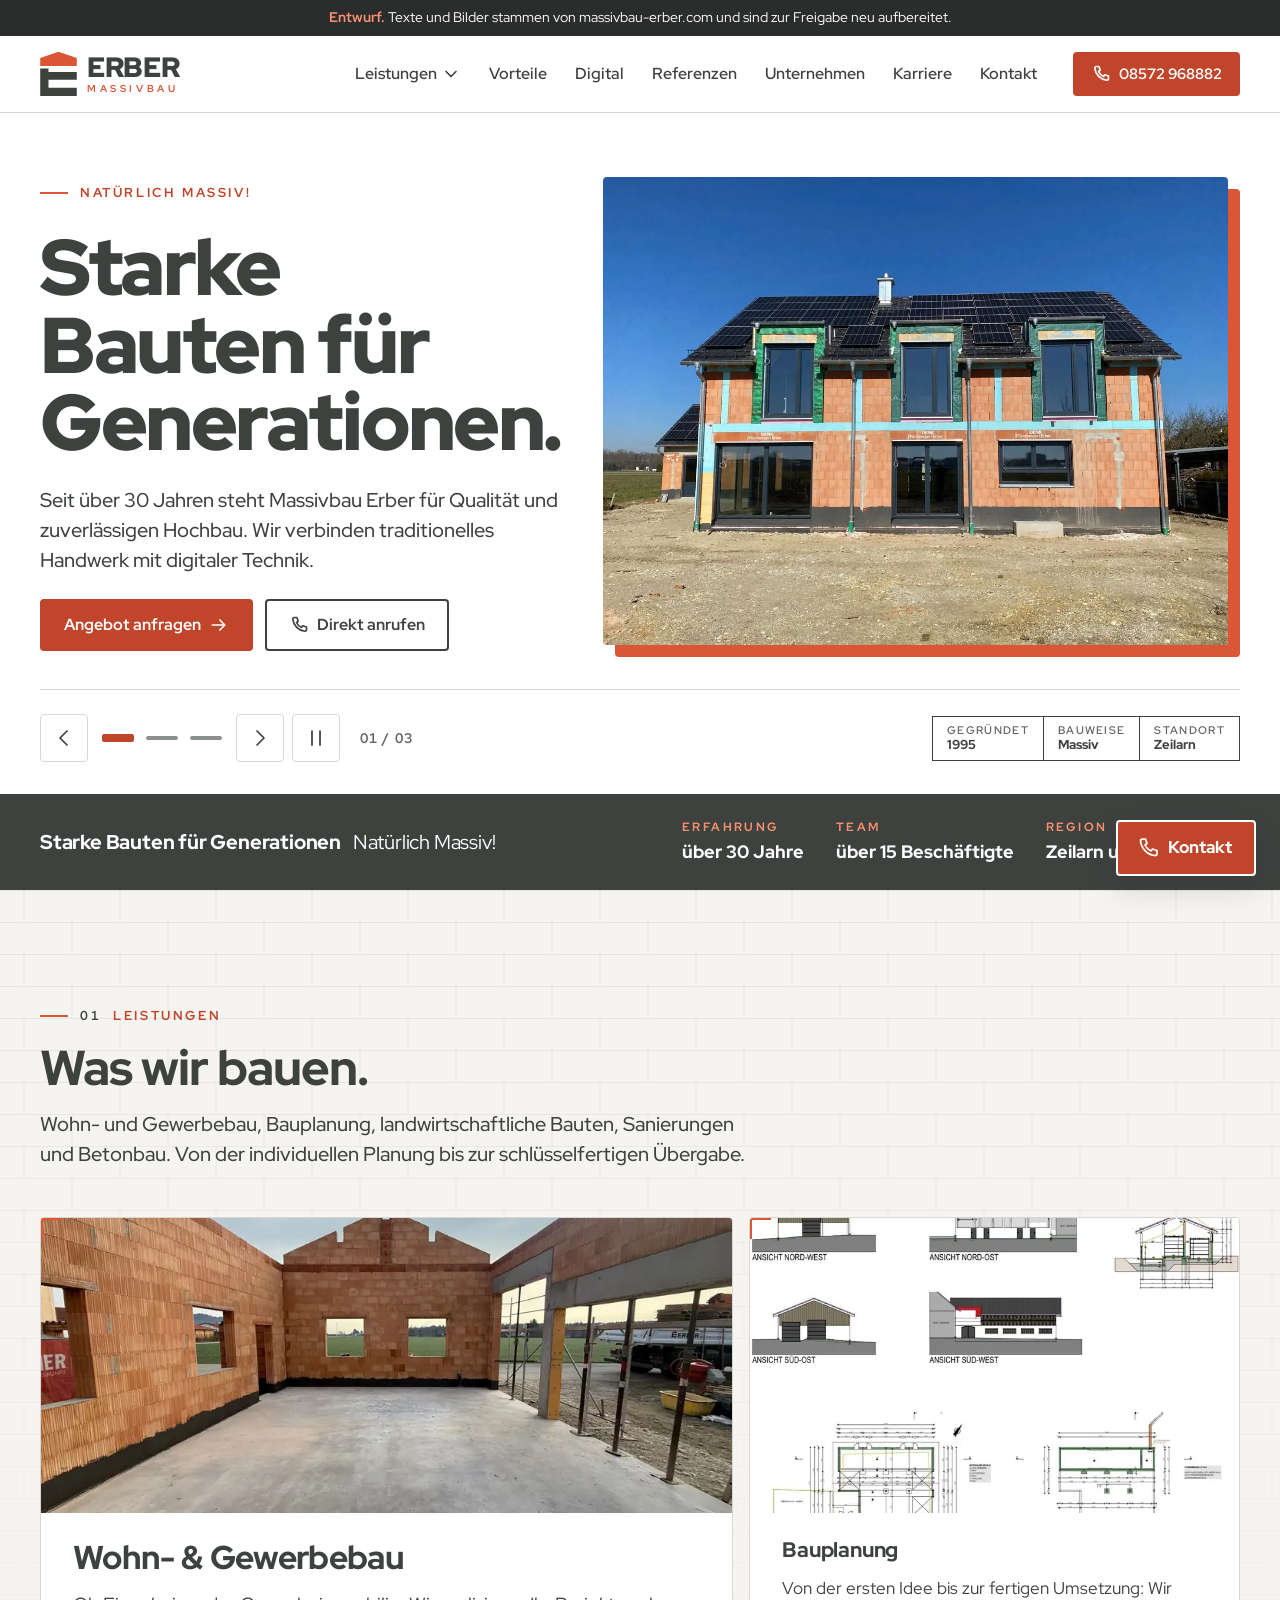
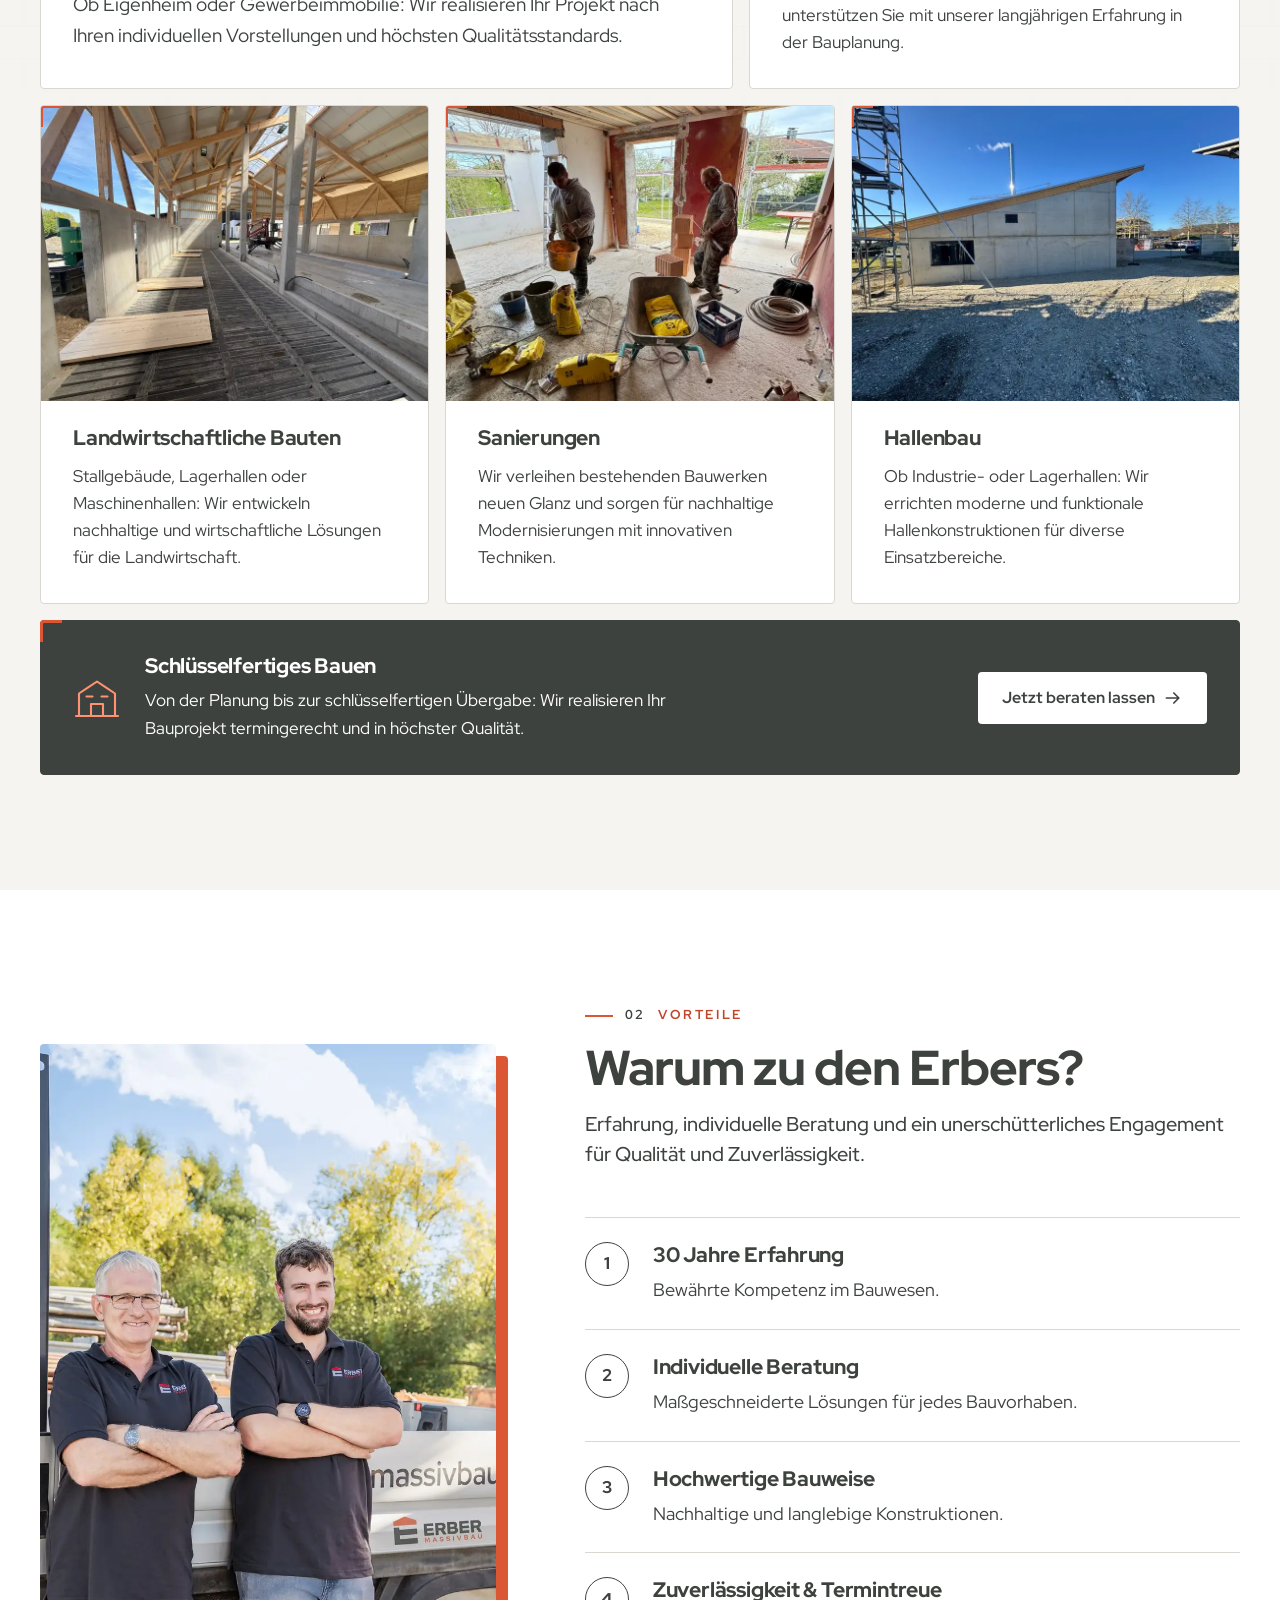
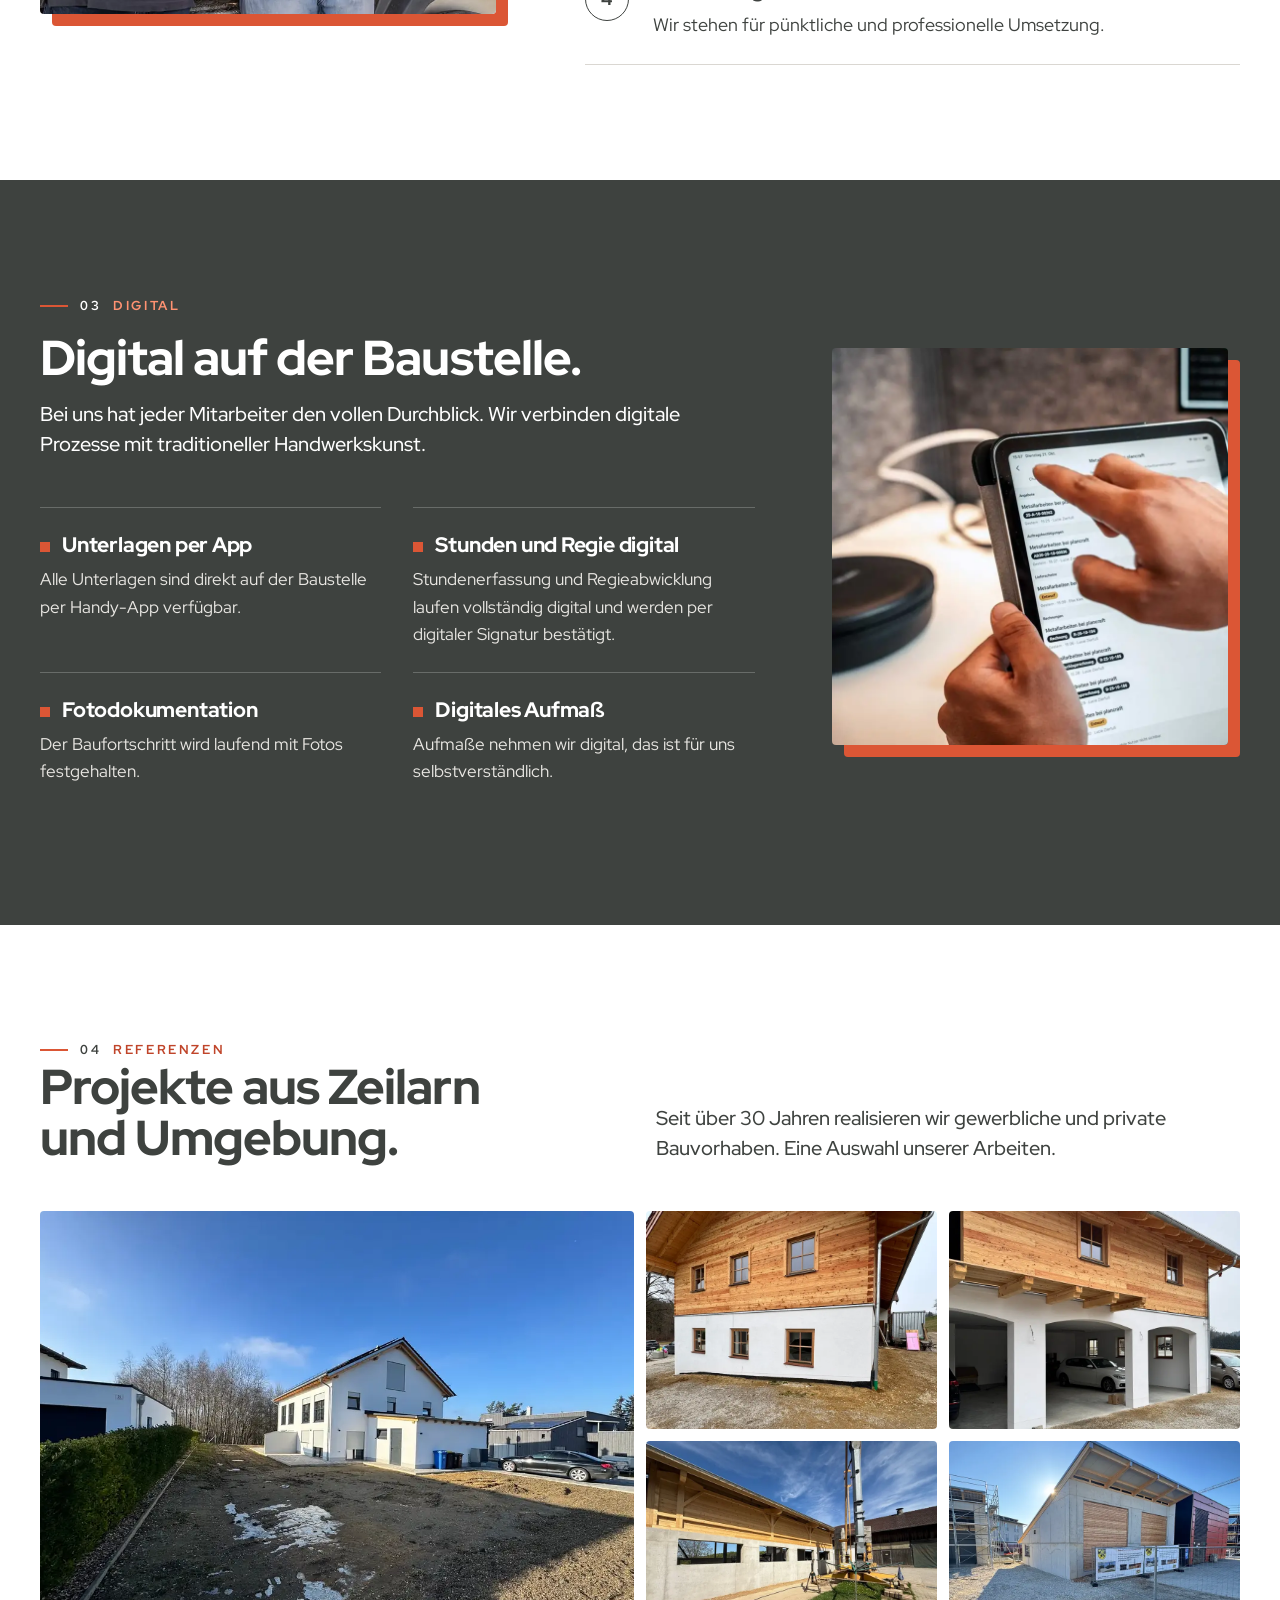
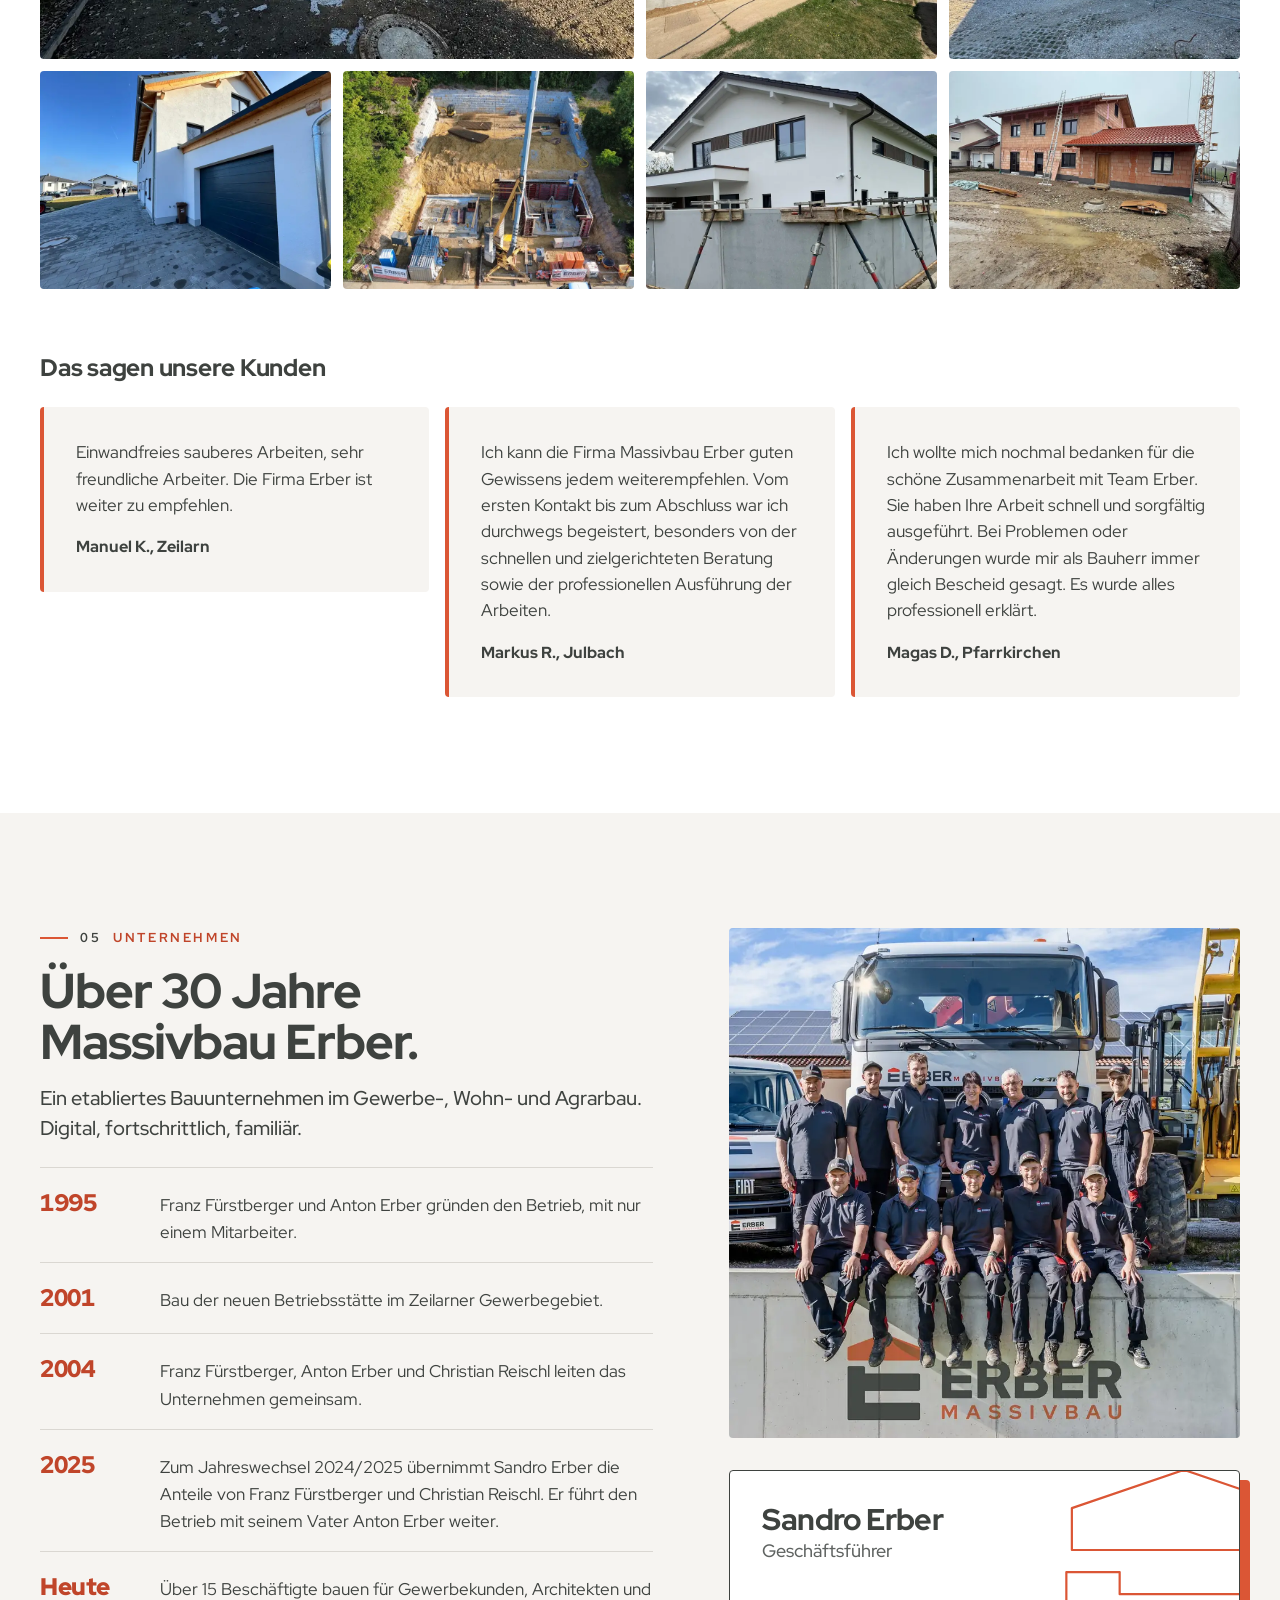
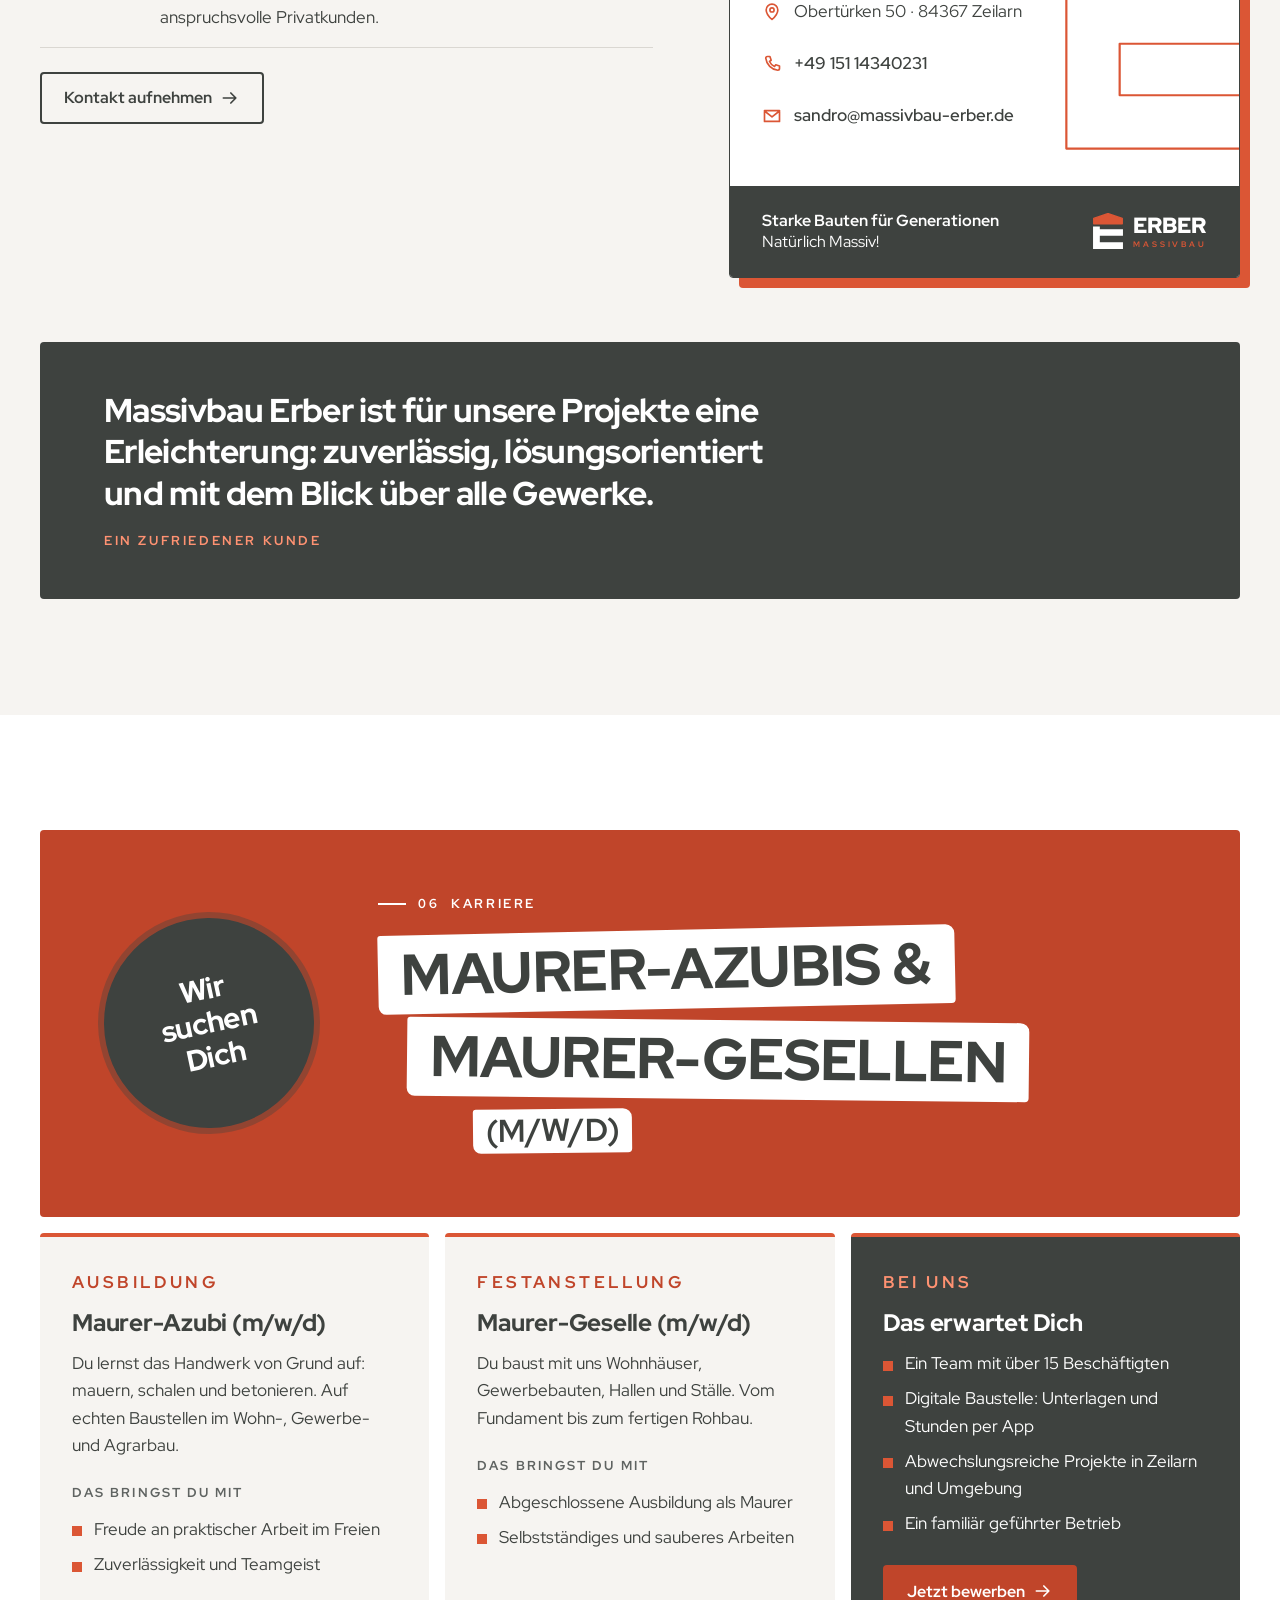
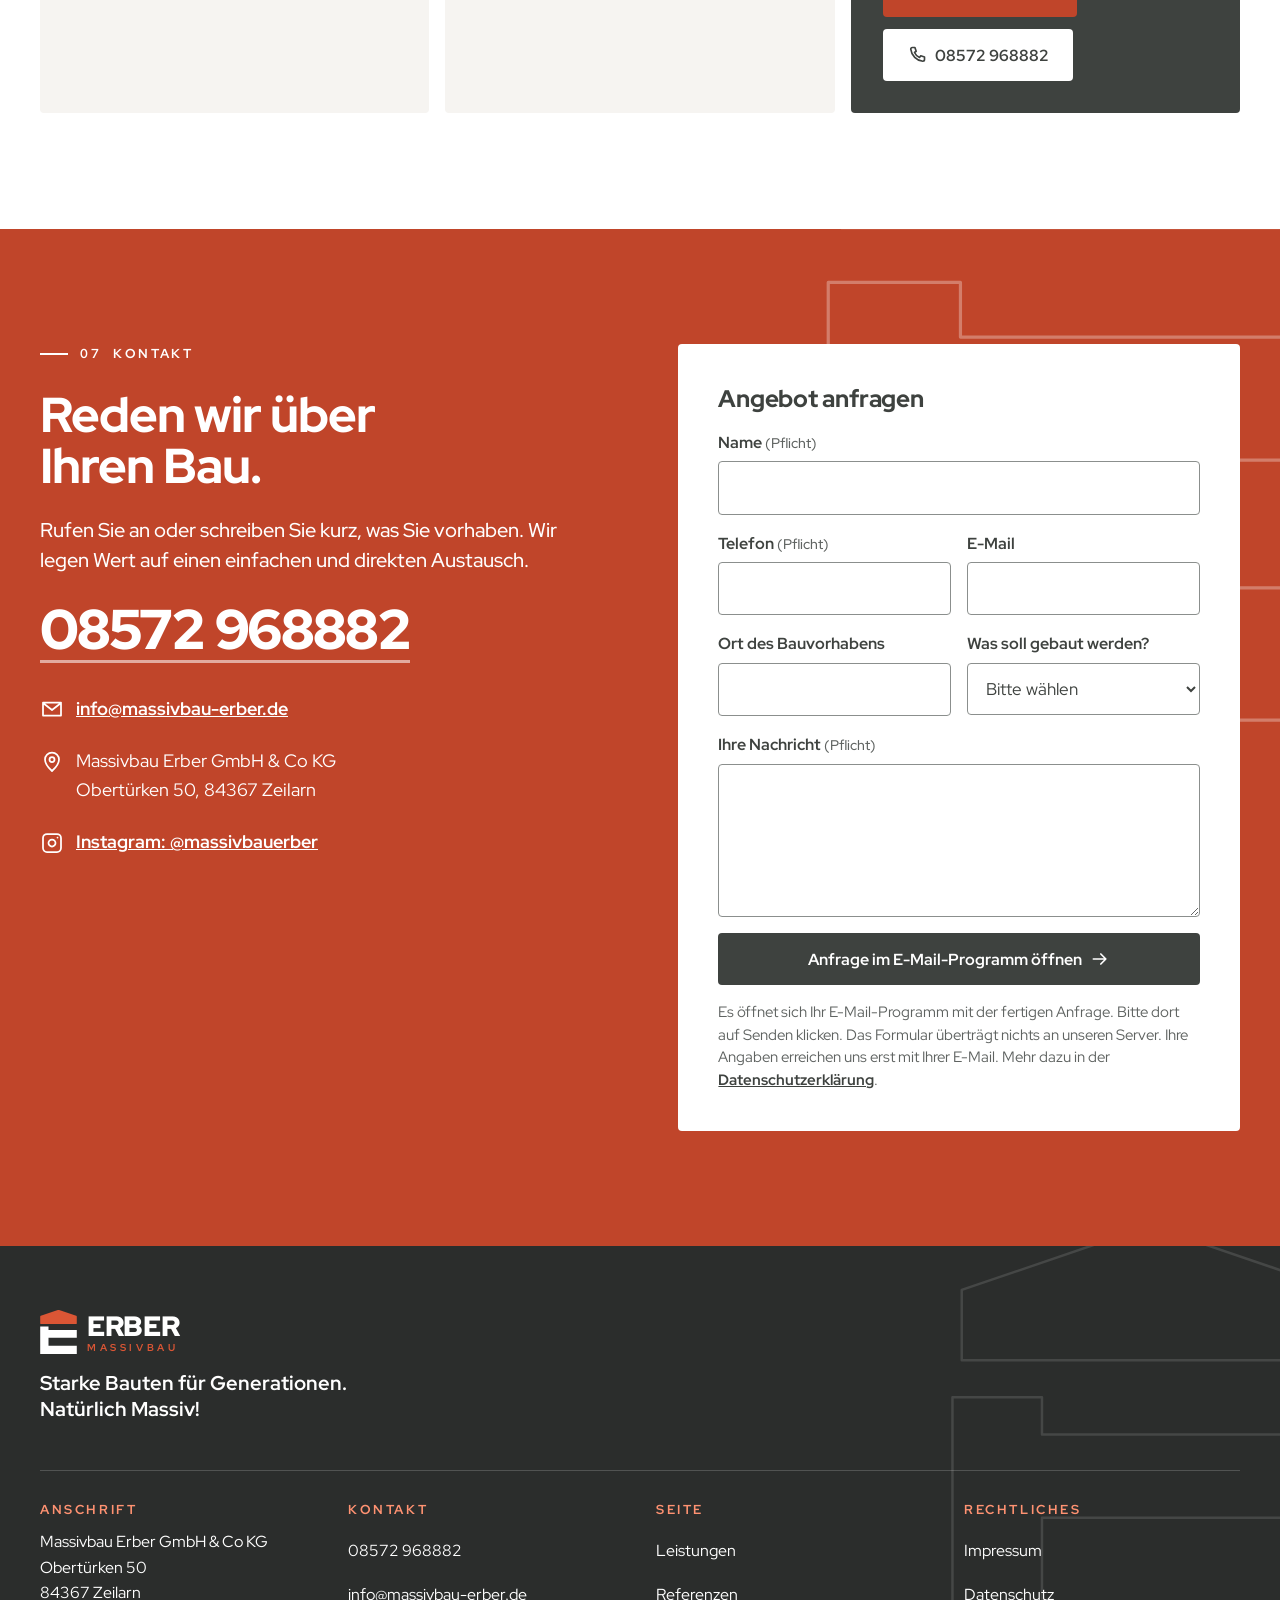
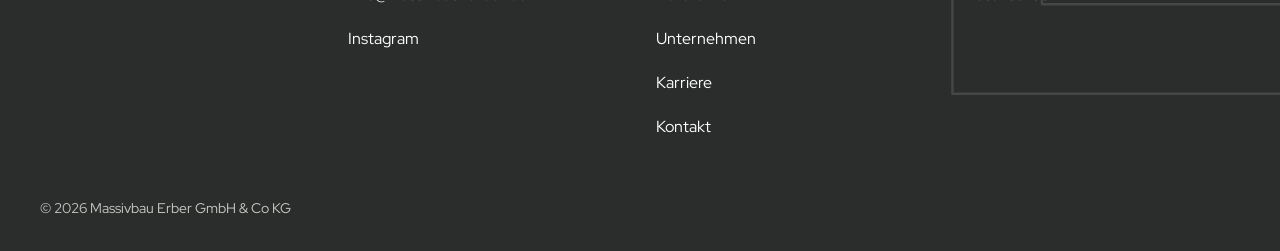
==== commit aa5d9684: "Add job offer section to Massivbau Erber landing page Maurer-Azubis and Maurer-Gesellen (m/w/d), sty" ====
--- a/examples/massivbau-erber/index.html
+++ b/examples/massivbau-erber/index.html
@@ -98,6 +98,7 @@
         <li><a class="site-nav__link" href="#digital" data-spy="digital">Digital</a></li>
         <li><a class="site-nav__link" href="#referenzen" data-spy="referenzen">Referenzen</a></li>
         <li><a class="site-nav__link" href="#unternehmen" data-spy="unternehmen">Unternehmen</a></li>
+        <li><a class="site-nav__link" href="#karriere" data-spy="karriere">Karriere</a></li>
         <li><a class="site-nav__link" href="#kontakt" data-spy="kontakt">Kontakt</a></li>
       </ul>
       <a class="btn btn--primary btn--sm site-nav__cta" href="tel:+498572968882">
@@ -412,12 +413,68 @@
     </div>
   </section>
 
+  <!-- ===================== KARRIERE / STELLENANGEBOT ===================== -->
+  <!-- Stellen laut Banner des Betriebs. Aufgaben und Anforderungen sind kurz gehalten und bitte vom Betrieb zu bestätigen. -->
+  <section class="section" id="karriere" aria-labelledby="h-karriere">
+    <div class="container">
+      <div class="jobs__banner">
+        <p class="jobs__badge" aria-hidden="true"><span>Wir<br>suchen<br>Dich</span></p>
+        <div class="jobs__banner-text">
+          <p class="eyebrow"><span class="eyebrow__no">06</span> Karriere</p>
+          <h2 id="h-karriere" class="jobs__title">
+            <span class="sr-only">Wir suchen Dich: </span>
+            <span class="jobs__strip">Maurer-Azubis &amp;</span>
+            <span class="jobs__strip">Maurer-Gesellen</span>
+            <span class="jobs__strip jobs__strip--small">(m/w/d)</span>
+          </h2>
+        </div>
+      </div>
+
+      <div class="jobs reveal-group">
+        <article class="job">
+          <p class="job__type">Ausbildung</p>
+          <h3>Maurer-Azubi (m/w/d)</h3>
+          <p>Du lernst das Handwerk von Grund auf: mauern, schalen und betonieren. Auf echten Baustellen im Wohn-, Gewerbe- und Agrarbau.</p>
+          <h4>Das bringst Du mit</h4>
+          <ul class="job__list">
+            <li>Freude an praktischer Arbeit im Freien</li>
+            <li>Zuverlässigkeit und Teamgeist</li>
+          </ul>
+        </article>
+        <article class="job">
+          <p class="job__type">Festanstellung</p>
+          <h3>Maurer-Geselle (m/w/d)</h3>
+          <p>Du baust mit uns Wohnhäuser, Gewerbebauten, Hallen und Ställe. Vom Fundament bis zum fertigen Rohbau.</p>
+          <h4>Das bringst Du mit</h4>
+          <ul class="job__list">
+            <li>Abgeschlossene Ausbildung als Maurer</li>
+            <li>Selbstständiges und sauberes Arbeiten</li>
+          </ul>
+        </article>
+        <article class="job job--dark">
+          <p class="job__type">Bei uns</p>
+          <h3>Das erwartet Dich</h3>
+          <ul class="job__list">
+            <li>Ein Team mit über 15 Beschäftigten</li>
+            <li>Digitale Baustelle: Unterlagen und Stunden per App</li>
+            <li>Abwechslungsreiche Projekte in Zeilarn und Umgebung</li>
+            <li>Ein familiär geführter Betrieb</li>
+          </ul>
+          <div class="btn-row">
+            <a class="btn btn--primary" href="mailto:info@massivbau-erber.de?subject=Bewerbung%20als%20Maurer%20(m%2Fw%2Fd)">Jetzt bewerben <svg class="icon icon--sm" aria-hidden="true"><use href="#i-arrow"/></svg></a>
+            <a class="btn btn--light" href="tel:+498572968882"><svg class="icon icon--sm" aria-hidden="true"><use href="#i-phone"/></svg> 08572 968882</a>
+          </div>
+        </article>
+      </div>
+    </div>
+  </section>
+
   <!-- ===================== KONTAKT ===================== -->
   <section class="section section--orange" id="kontakt" aria-labelledby="h-kontakt">
     <svg class="contact__mark" aria-hidden="true"><use href="#mark-outline"/></svg>
     <div class="container contact">
       <div class="contact__info">
-        <p class="eyebrow"><span class="eyebrow__no">06</span> Kontakt</p>
+        <p class="eyebrow"><span class="eyebrow__no">07</span> Kontakt</p>
         <h2 id="h-kontakt">Reden wir über Ihren Bau.</h2>
         <p class="lead">Rufen Sie an oder schreiben Sie kurz, was Sie vorhaben. Wir legen Wert auf einen einfachen und direkten Austausch.</p>
         <a class="contact__phone" href="tel:+498572968882"><span class="sr-only">Anrufen: </span>08572&nbsp;968882</a>
@@ -512,6 +569,7 @@
           <li><a href="#leistungen">Leistungen</a></li>
           <li><a href="#referenzen">Referenzen</a></li>
           <li><a href="#unternehmen">Unternehmen</a></li>
+          <li><a href="#karriere">Karriere</a></li>
           <li><a href="#kontakt">Kontakt</a></li>
         </ul>
       </nav>
--- a/examples/massivbau-erber/styles.css
+++ b/examples/massivbau-erber/styles.css
@@ -1291,3 +1291,83 @@
   .voice { padding: var(--s5); }
   .facts { gap: var(--s3) var(--s5); }
 }
+
+/* ---------- Karriere / Stellenangebot (nach dem Stellenbanner des Betriebs) ---------- */
+h4 { margin: 0; font-size: .8125rem; font-weight: 700; letter-spacing: .16em; text-transform: uppercase; color: var(--muted); }
+.jobs__banner {
+  --focus: #fff;
+  position: relative;
+  display: grid;
+  grid-template-columns: auto minmax(0, 1fr);
+  align-items: center;
+  gap: clamp(24px, 5vw, 72px);
+  padding: clamp(28px, 5vw, 64px);
+  background: var(--orange-strong);
+  color: #fff;
+  border-radius: var(--radius);
+  overflow: hidden;
+}
+.jobs__banner .eyebrow, .jobs__banner .eyebrow__no { color: #fff; }
+.jobs__banner .eyebrow::before { background: #fff; }
+.jobs__badge {
+  display: grid;
+  place-items: center;
+  width: clamp(150px, 17vw, 210px);
+  aspect-ratio: 1;
+  background: var(--ink);
+  border-radius: 50%;
+  box-shadow: 0 0 0 6px rgba(62, 66, 63, .35);
+  transform: rotate(-12deg);
+}
+.jobs__badge span { font-size: clamp(1.35rem, 2.3vw, 1.9rem); font-weight: 800; line-height: 1.15; text-align: center; }
+.jobs__title { display: grid; justify-items: start; gap: 10px; font-size: clamp(1.7rem, 4.6vw, 3.6rem); letter-spacing: -.01em; }
+.jobs__strip {
+  padding: .12em .4em .16em;
+  background: #fff;
+  color: var(--ink);
+  font-weight: 800;
+  text-transform: uppercase;
+  line-height: 1.1;
+  border-radius: 3px 9px 4px 8px;
+  transform: rotate(-1.2deg);
+}
+.jobs__strip:nth-child(3) { transform: rotate(.6deg); margin-left: .5em; }
+.jobs__strip--small { font-size: .55em; font-weight: 700; transform: rotate(-.6deg); margin-left: 3em; }
+
+.jobs {
+  display: grid;
+  grid-template-columns: repeat(3, minmax(0, 1fr));
+  gap: var(--s4);
+  margin-top: var(--s4);
+}
+.job {
+  display: grid;
+  align-content: start;
+  gap: var(--s3);
+  padding: var(--s6);
+  background: var(--stone);
+  border-radius: var(--radius);
+  border-top: 4px solid var(--orange);
+}
+.job__type { font-size: .8125rem; font-weight: 700; letter-spacing: .2em; text-transform: uppercase; color: var(--orange-strong); }
+.job h3 { font-size: 1.5rem; }
+.job p { font-size: 1.0625rem; }
+.job h4 { margin-top: var(--s3); }
+.job__list { display: grid; gap: var(--s2); font-size: 1.0625rem; }
+.job__list li { position: relative; padding-left: 22px; }
+.job__list li::before { content: ""; position: absolute; left: 0; top: .62em; width: 10px; height: 10px; background: var(--orange); }
+.job--dark { --focus: #fff; background: var(--ink); color: #fff; border-top-color: var(--orange); }
+.job--dark .job__type { color: var(--orange-on-dark); }
+.job--dark .btn-row { margin-top: var(--s4); }
+
+@media (max-width: 1079px) {
+  .jobs { grid-template-columns: 1fr 1fr; }
+  .job--dark { grid-column: 1 / -1; }
+}
+@media (max-width: 767px) {
+  .jobs__banner { grid-template-columns: 1fr; justify-items: start; }
+  .jobs__badge { width: 132px; }
+  .jobs__strip--small { margin-left: 1.5em; }
+  .jobs { grid-template-columns: 1fr; }
+  .job { padding: var(--s5); }
+}
